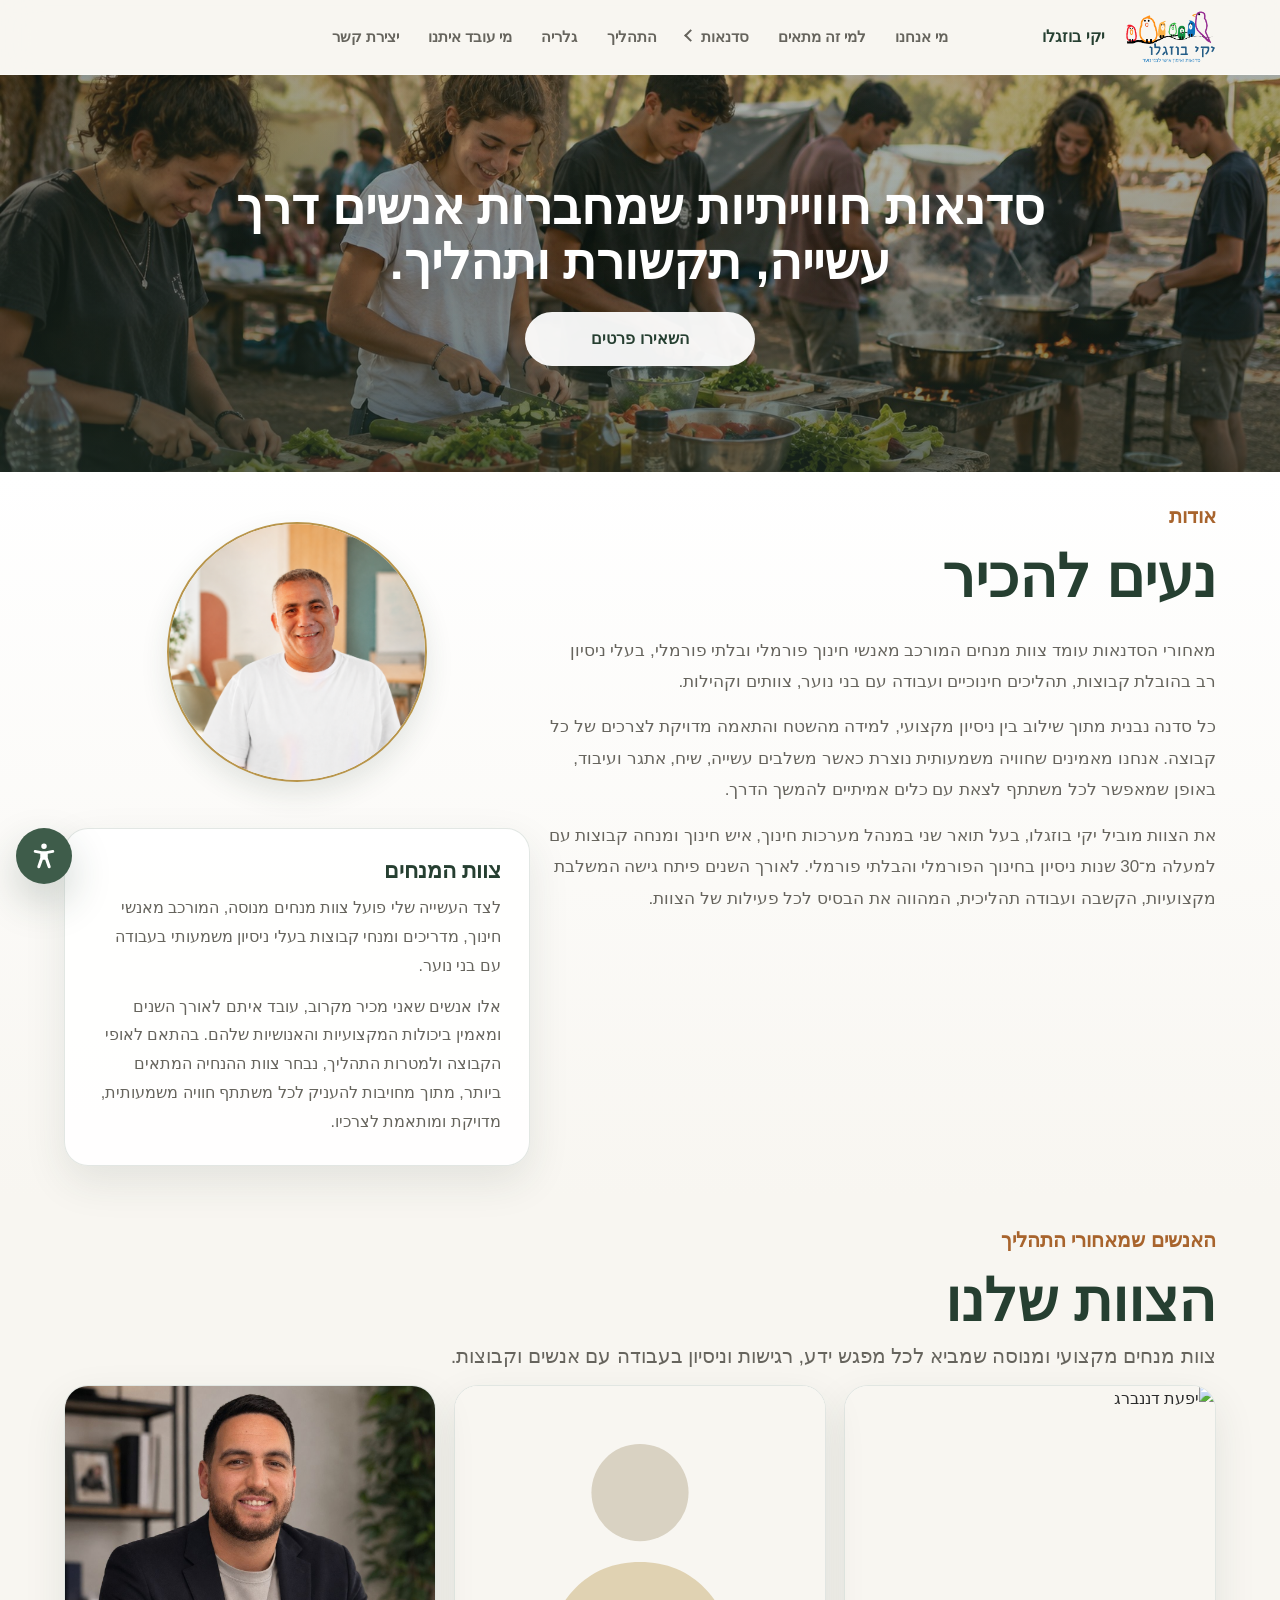
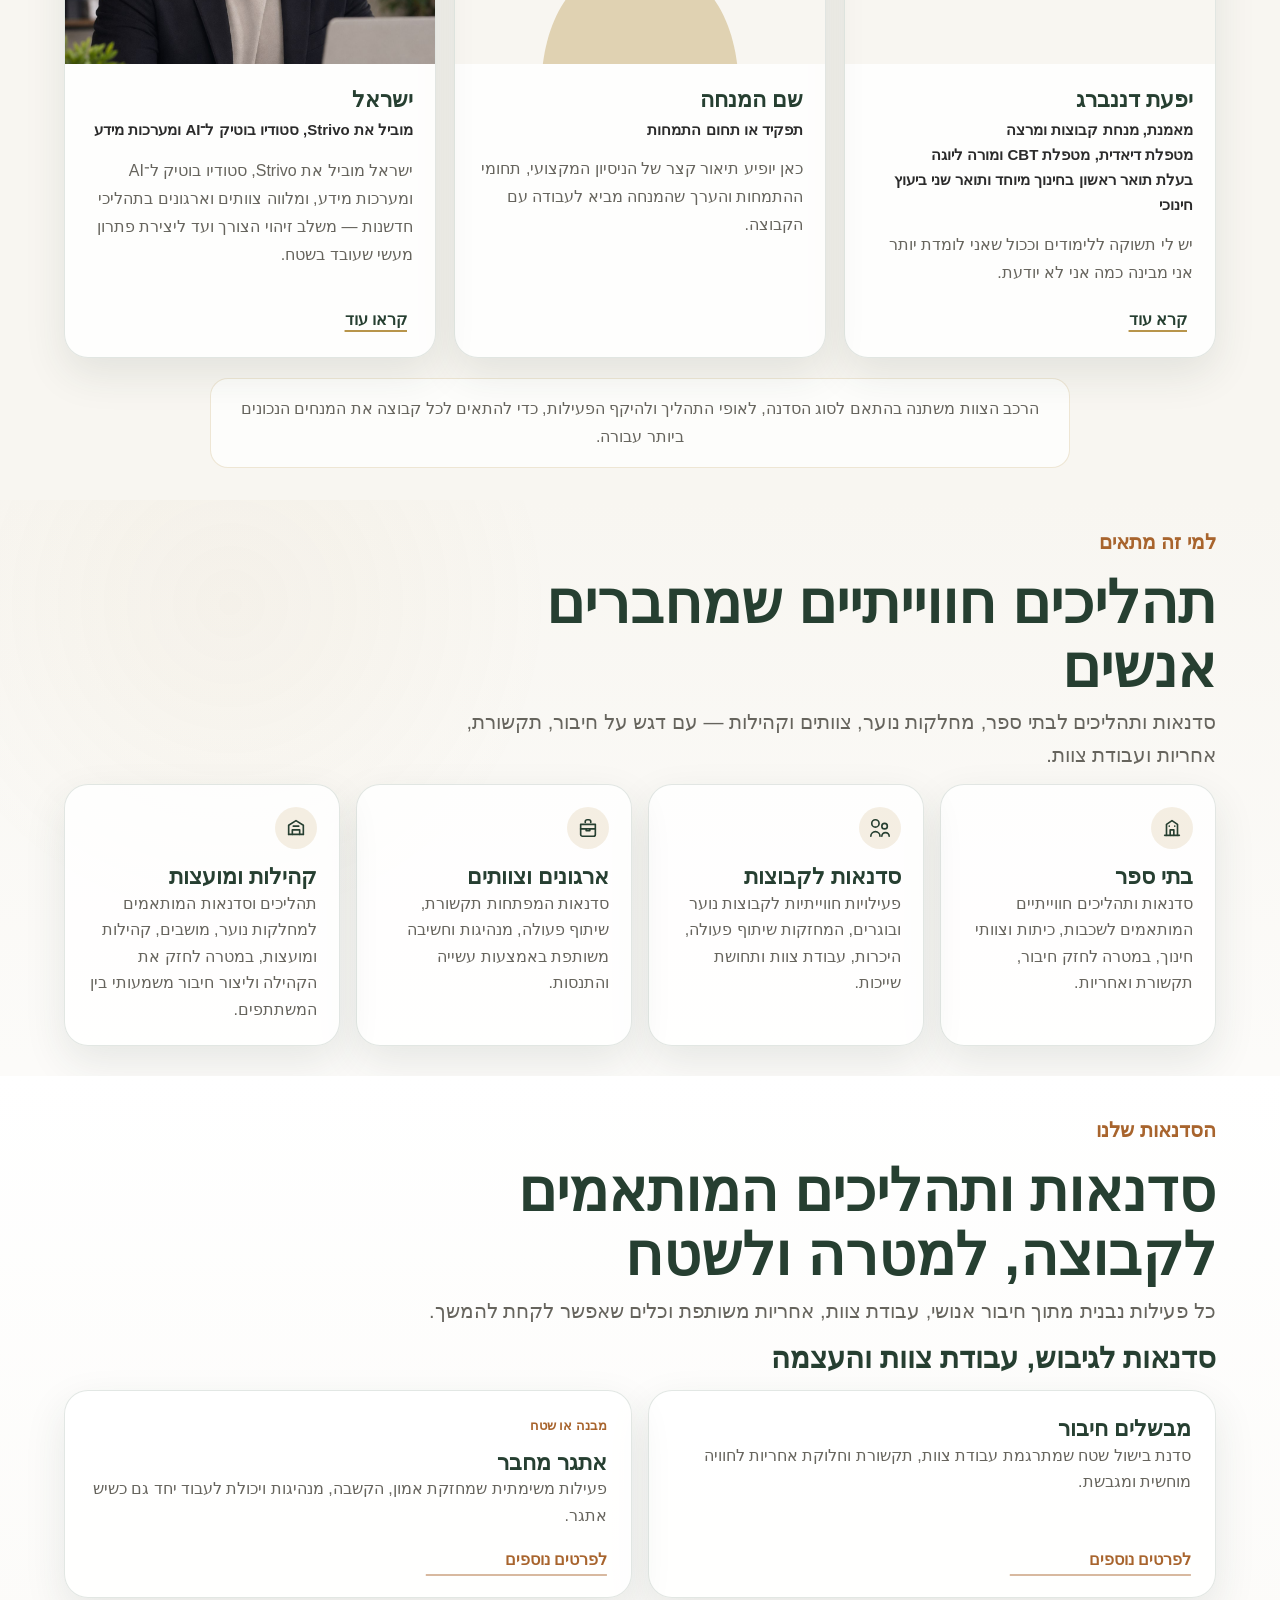
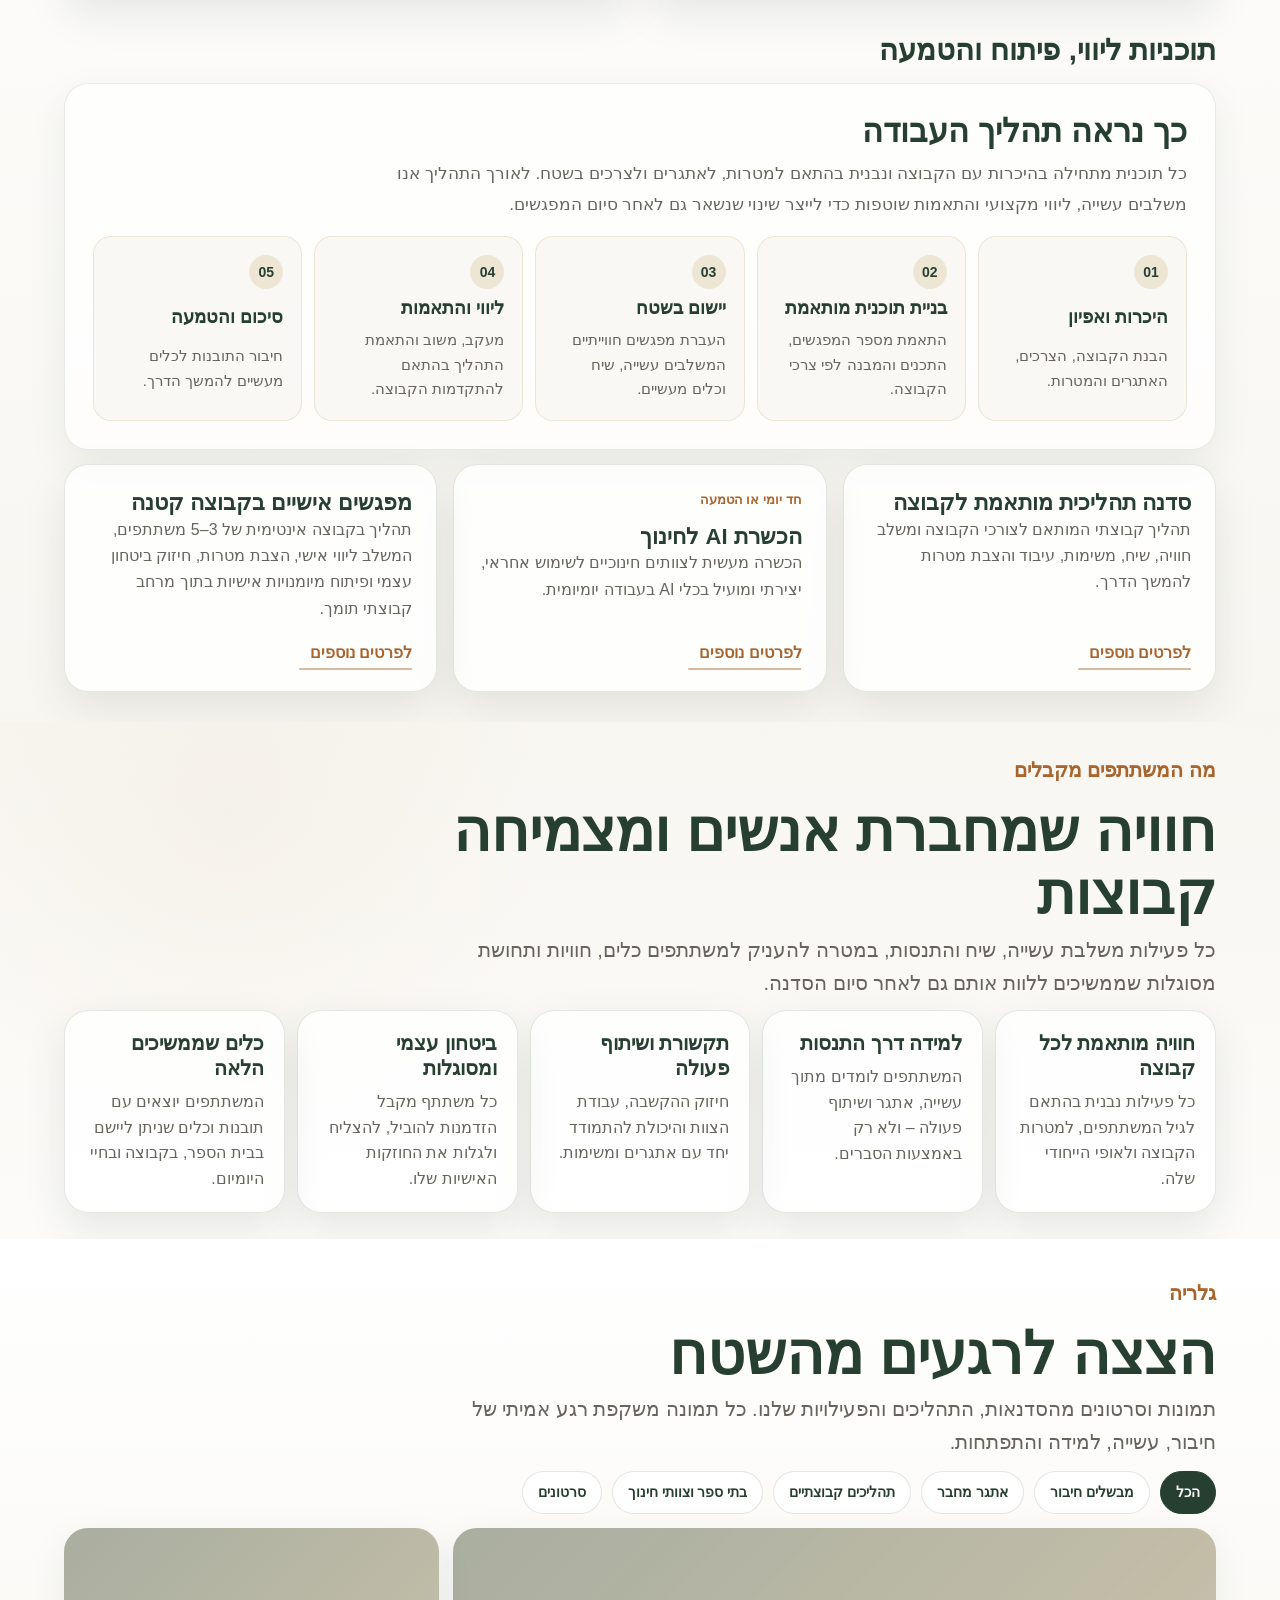
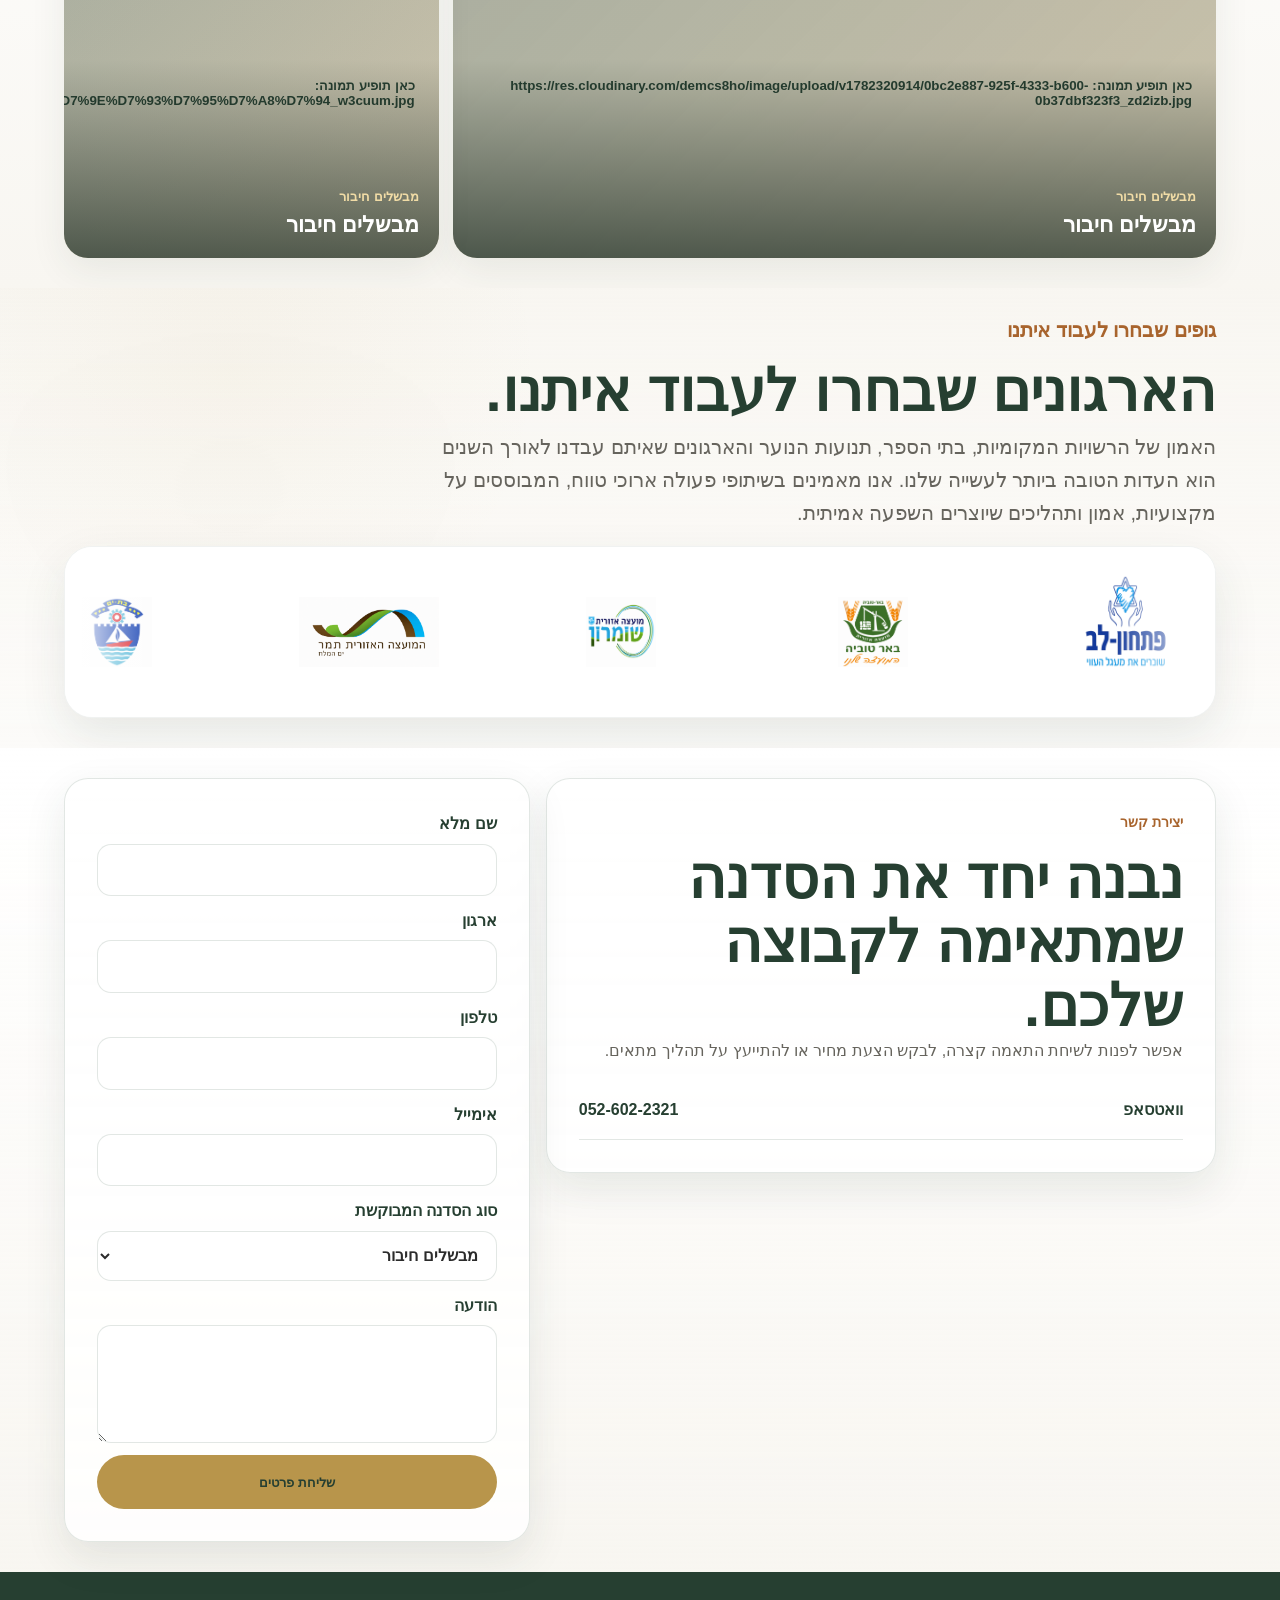
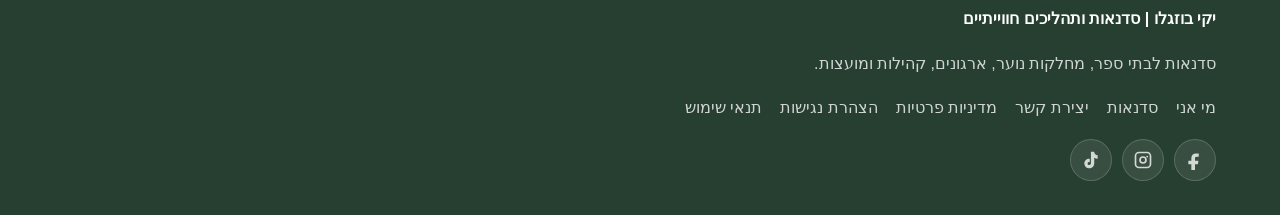
==== index.html @ cfc8cd13 "Fix process navigation scroll target" ====
<!doctype html>
<!-- Site heartbeat: homepage update verified. -->
<html lang="he" dir="rtl">
  <head>
    <script type="text/javascript">
        (function(c,l,a,r,i,t,y){
            c[a]=c[a]||function(){(c[a].q=c[a].q||[]).push(arguments)};
            t=l.createElement(r);t.async=1;t.src="https://www.clarity.ms/tag/"+i;
            y=l.getElementsByTagName(r)[0];y.parentNode.insertBefore(t,y);
        })(window, document, "clarity", "script", "xnafvwif09");
    </script>
    <meta charset="utf-8">
    <meta name="viewport" content="width=device-width, initial-scale=1">
    <meta name="description" content="סדנאות ותהליכים חווייתיים שמחזקים עבודת צוות, תקשורת ותחושת שייכות לבתי ספר, מחלקות נוער, ארגונים, קהילות ומועצות.">
    <title>יקי בוזגלו | סדנאות ותהליכים חווייתיים</title>
    <style>
      :root {
        --forest: #263f31;
        --green: #3e5c4a;
        --olive: #76805a;
        --cream: #f8f6f1;
        --sand: #eee7d8;
        --white: #ffffff;
        --ink: #2b2b2b;
        --muted: #66645d;
        --gold: #b8954b;
        --gold-strong: #a8642d;
        --line: rgba(62, 92, 74, .15);
        --shadow: 0 22px 56px rgba(38, 63, 49, .14);
        --radius: 24px;
      }

      * { box-sizing: border-box; }
      html { scroll-behavior: smooth; }
      body {
        margin: 0;
        background: var(--cream);
        color: var(--ink);
        font-family: Arial, "Helvetica Neue", sans-serif;
        line-height: 1.65;
        width: 100%;
        overflow-x: hidden;
      }
      body.is-menu-open { overflow: hidden; }
      a { color: inherit; }
      img { display: block; max-width: 100%; }
      h1, h2, h3, p { overflow-wrap: anywhere; }
      h1, h2, h3 { margin: 0; letter-spacing: 0; }
      p { margin: 0; color: var(--muted); }

      #workflow-process {
        scroll-margin-top: 82px;
      }

      .site-header {
        position: sticky;
        inset: 0 0 auto;
        z-index: 40;
        display: grid;
        grid-template-columns: 1fr auto 1fr;
        align-items: center;
        gap: 18px;
        padding: 10px clamp(16px, 4vw, 54px);
        background: rgba(248, 246, 241, .88);
        border-bottom: 1px solid rgba(255, 255, 255, .35);
        backdrop-filter: blur(18px);
      }

      .brand {
        display: inline-flex;
        align-items: center;
        gap: 12px;
        min-width: 0;
        color: var(--forest);
        font-weight: 900;
        text-decoration: none;
        justify-self: start;
      }

      .brand img {
        width: 112px;
        height: 54px;
        object-fit: contain;
      }

      .brand span {
        display: none;
        white-space: nowrap;
      }

      .primary-nav {
        display: none;
        align-items: center;
        justify-self: center;
        gap: clamp(10px, 1.8vw, 24px);
      }

      .primary-nav a,
      .nav-dropdown-toggle {
        padding: 8px 3px;
        border: 0;
        border-radius: 999px;
        background: transparent;
        color: var(--muted);
        font: inherit;
        font-size: 15px;
        font-weight: 800;
        text-decoration: none;
        cursor: pointer;
        transition: color .2s ease;
      }

      .primary-nav a:hover,
      .primary-nav a:focus-visible,
      .nav-dropdown-toggle:hover,
      .nav-dropdown-toggle:focus-visible,
      .nav-dropdown.is-open .nav-dropdown-toggle {
        color: var(--gold);
      }

      .nav-dropdown {
        position: relative;
      }

      .nav-dropdown-toggle {
        display: inline-flex;
        align-items: center;
        gap: 6px;
      }

      .nav-dropdown-toggle::after {
        content: "";
        width: 7px;
        height: 7px;
        border-inline-end: 2px solid currentColor;
        border-block-end: 2px solid currentColor;
        transform: translateY(-2px) rotate(45deg);
      }

      .dropdown-menu {
        position: absolute;
        top: calc(100% + 16px);
        right: 50%;
        width: min(620px, calc(100vw - 36px));
        display: grid;
        grid-template-columns: repeat(2, minmax(0, 1fr));
        gap: 18px;
        padding: 22px;
        border: 1px solid rgba(62, 92, 74, .13);
        border-radius: 22px;
        background: rgba(255, 255, 255, .97);
        box-shadow: 0 24px 70px rgba(38, 63, 49, .16);
        opacity: 0;
        visibility: hidden;
        transform: translate(50%, 8px);
        pointer-events: none;
        transition: opacity .2s ease, transform .2s ease, visibility .2s ease;
      }

      .nav-dropdown:hover .dropdown-menu,
      .nav-dropdown:focus-within .dropdown-menu,
      .nav-dropdown.is-open .dropdown-menu {
        opacity: 1;
        visibility: visible;
        transform: translate(50%, 0);
        pointer-events: auto;
      }

      .dropdown-menu::before {
        content: "";
        position: absolute;
        inset: -18px 0 auto;
        height: 18px;
      }

      .dropdown-group {
        display: grid;
        align-content: start;
        gap: 8px;
      }

      .dropdown-title {
        color: var(--forest);
        font-size: 14px;
        font-weight: 900;
        line-height: 1.45;
      }

      .primary-nav .dropdown-menu a {
        padding: 8px 0;
        border-radius: 0;
        color: var(--muted);
        font-size: 14px;
        line-height: 1.4;
      }

      .primary-nav .dropdown-menu a:hover,
      .primary-nav .dropdown-menu a:focus-visible {
        color: var(--gold);
      }

      .menu-toggle {
        width: 44px;
        height: 44px;
        border: 1px solid var(--line);
        border-radius: 999px;
        background: rgba(255, 255, 255, .72);
        color: var(--forest);
        font-size: 24px;
        line-height: 1;
        justify-self: end;
      }

      .mobile-panel {
        position: fixed;
        inset: 76px 14px auto;
        z-index: 50;
        display: none;
        padding: 16px;
        border: 1px solid var(--line);
        border-radius: 20px;
        background: rgba(248, 246, 241, .98);
        box-shadow: var(--shadow);
      }

      .mobile-panel.is-open {
        display: grid;
        gap: 8px;
      }

      .mobile-panel a {
        padding: 13px 14px;
        border-radius: 14px;
        color: var(--forest);
        font-weight: 900;
        text-decoration: none;
      }

      .mobile-panel a:hover {
        background: rgba(62, 92, 74, .08);
      }

      .mobile-panel details {
        border-radius: 14px;
      }

      .mobile-panel summary {
        padding: 13px 14px;
        border-radius: 14px;
        color: var(--forest);
        font-weight: 900;
        cursor: pointer;
        list-style: none;
      }

      .mobile-panel summary::-webkit-details-marker {
        display: none;
      }

      .mobile-panel details[open] summary,
      .mobile-panel summary:hover {
        background: rgba(62, 92, 74, .08);
      }

      .mobile-dropdown-content {
        display: grid;
        gap: 8px;
        padding: 2px 14px 10px;
      }

      .mobile-dropdown-title {
        margin-top: 6px;
        color: var(--gold-strong);
        font-size: 13px;
        font-weight: 900;
      }

      .mobile-panel .mobile-dropdown-content a {
        padding: 9px 12px;
        color: var(--muted);
        font-size: 14px;
      }

      .hero {
        position: relative;
        min-height: clamp(390px, 31vw, 460px);
        display: grid;
        align-items: center;
        overflow: hidden;
        color: var(--white);
        isolation: isolate;
      }

      .hero-slide {
        position: absolute;
        inset: 0;
        z-index: -3;
        background-size: cover;
        background-position: center;
        opacity: 0;
        transform: scale(1.02);
        transition: opacity 900ms ease, transform 5s ease;
      }

      .hero-slide.is-active {
        opacity: 1;
        transform: scale(1);
      }

      .hero::after {
        content: "";
        position: absolute;
        inset: 0;
        z-index: -2;
        background:
          linear-gradient(0deg, rgba(28, 43, 34, .58), rgba(28, 43, 34, .28) 52%, rgba(28, 43, 34, .18)),
          linear-gradient(90deg, rgba(28, 43, 34, .38), rgba(62, 92, 74, .18), rgba(28, 43, 34, .24));
      }

      .hero-content {
        width: 100%;
        max-width: 1080px;
        margin-inline: auto;
        padding: clamp(36px, 5vw, 72px) clamp(18px, 5vw, 72px);
        text-align: center;
      }

      .hero-logo {
        width: clamp(102px, 16vw, 150px);
        height: auto;
        margin: 0 auto 14px;
        filter: drop-shadow(0 12px 32px rgba(0, 0, 0, .28));
      }

      .eyebrow {
        margin: 0 0 12px;
        color: var(--gold-strong);
        font-size: 14px;
        font-weight: 900;
      }

      .hero .eyebrow {
        color: var(--gold-strong);
      }

      h1 {
        max-width: 840px;
        margin-inline: auto;
        color: var(--white);
        font-size: clamp(31px, 4.4vw, 50px);
        line-height: 1.1;
        text-shadow: 0 14px 36px rgba(0, 0, 0, .38);
      }

      .hero-lead {
        max-width: 780px;
        margin: 16px auto 0;
        color: rgba(255, 255, 255, .92);
        font-size: clamp(17px, 2vw, 22px);
        font-weight: 800;
      }

      .actions {
        display: grid;
        gap: 12px;
        width: min(430px, 100%);
        margin: 24px auto 0;
      }

      .hero .actions {
        grid-template-columns: 1fr;
        width: min(230px, 100%);
        margin-top: 22px;
      }

      .button {
        display: inline-flex;
        min-height: 54px;
        align-items: center;
        justify-content: center;
        padding: 12px 26px;
        border: 1px solid transparent;
        border-radius: 999px;
        font-weight: 900;
        text-decoration: none;
        transition: transform .22s ease, box-shadow .22s ease, background .22s ease, border-color .22s ease;
      }

      .button:hover,
      .button:focus-visible {
        transform: translateY(-2px);
        box-shadow: var(--shadow);
      }

      .button-primary {
        background: var(--gold);
        color: var(--forest);
      }

      .button-secondary {
        background: rgba(255, 255, 255, .94);
        color: var(--forest);
      }

      .section {
        position: relative;
        padding: clamp(20px, 2.8vw, 32px) clamp(18px, 5vw, 72px);
      }

      #about {
        padding-top: clamp(14px, 1.8vw, 20px);
      }

      #doing,
      #workshops,
      #gallery,
      #testimonials,
      #contact {
        padding-block: clamp(20px, 2.7vw, 30px);
      }

      #team,
      #doing,
      #testimonials {
        padding-top: clamp(14px, 1.5vw, 18px);
      }

      #workshops .section-heading {
        margin-bottom: 12px;
      }

      .section-inner {
        width: 100%;
        max-width: 1160px;
        margin-inline: auto;
      }

      .section-heading {
        max-width: 790px;
        margin-bottom: 12px;
      }

      h2 {
        color: var(--forest);
        font-size: clamp(32px, 5vw, 58px);
        line-height: 1.1;
      }

      h3 {
        color: var(--forest);
        font-size: 22px;
        line-height: 1.25;
      }

      .section-heading p {
        margin-top: 8px;
        font-size: clamp(17px, 2vw, 20px);
      }

      .soft-band {
        background: linear-gradient(180deg, var(--white), rgba(248, 246, 241, .42));
      }

      #doing,
      #process,
      #testimonials {
        background:
          radial-gradient(circle at 18% 18%, rgba(184, 149, 75, .055), transparent 28%),
          linear-gradient(180deg, var(--cream), rgba(255, 255, 255, .58));
      }

      .about-grid,
      .doing-grid,
      .workshop-grid,
      .benefits-grid,
      .process-grid,
      .contact-grid {
        display: grid;
        gap: 16px;
      }

      .about-grid {
        align-items: start;
      }

      .about-copy {
        display: grid;
        gap: 14px;
      }

      .about-story {
        display: grid;
        gap: 14px;
        max-width: 720px;
      }

      .about-story p {
        color: var(--muted);
        font-size: 17px;
        line-height: 1.85;
      }

      .about-story strong,
      .team-panel strong {
        color: var(--forest);
        font-weight: 900;
      }

      .about-visual {
        display: grid;
        gap: 16px;
      }

      .personal-photo {
        min-height: 320px;
        display: grid;
        justify-items: center;
        align-content: center;
        padding: 0;
      }

      .personal-photo img {
        width: min(86%, 260px);
        aspect-ratio: 1;
        object-fit: cover;
        object-position: center;
        border: 2px solid var(--gold);
        border-radius: 50%;
        box-shadow: 0 12px 28px rgba(38, 63, 49, .12);
      }

      .team-panel {
        padding: clamp(20px, 3vw, 28px);
        border: 1px solid var(--line);
        border-radius: var(--radius);
        background: rgba(255, 255, 255, .88);
        box-shadow: 0 16px 42px rgba(38, 63, 49, .1);
        transition: transform .25s ease, box-shadow .25s ease, border-color .25s ease;
      }

      .team-panel:hover {
        transform: translateY(-4px);
        border-color: rgba(184, 149, 75, .34);
        box-shadow: var(--shadow);
      }

      .team-panel h3 {
        margin-bottom: 10px;
      }

      .team-panel p {
        color: var(--muted);
        font-size: 16px;
        line-height: 1.8;
      }

      .team-panel p + p {
        margin-top: 12px;
      }

      .team-grid {
        display: grid;
        grid-template-columns: 1fr;
        grid-auto-rows: 1fr;
        gap: 18px;
      }

      .team-card {
        min-height: 100%;
        display: flex;
        flex-direction: column;
        overflow: hidden;
      }

      .team-card-image {
        width: 100%;
        aspect-ratio: 4 / 3;
        display: block;
        object-fit: cover;
        object-position: center;
        background: var(--cream);
      }

      .team-card-body {
        flex: 1;
        display: flex;
        flex-direction: column;
        padding: 22px;
      }

      .team-card-role {
        margin-top: 5px;
        color: var(--gold-dark);
        font-size: 15px;
        font-weight: 900;
      }

      .team-card-description {
        margin-top: 12px;
        color: var(--muted);
        font-size: 16px;
        line-height: 1.75;
      }

      .team-card-image-yifat {
        object-position: center 20%;
      }

      .team-card-image-israel {
        object-position: center 28%;
      }

      .team-card-summary {
        margin-top: 14px;
        color: var(--muted);
        font-size: 16px;
        line-height: 1.75;
      }

      .team-read-more {
        align-self: flex-start;
        margin-top: auto;
        padding-top: 20px;
        border: 0;
        background: transparent;
        color: var(--forest);
        font: inherit;
        font-weight: 900;
        text-decoration: underline;
        text-decoration-color: var(--gold);
        text-decoration-thickness: 2px;
        text-underline-offset: 5px;
        cursor: pointer;
      }

      .team-read-more:hover,
      .team-read-more:focus-visible {
        color: var(--gold-dark);
      }

      .team-profile-dialog {
        width: min(680px, calc(100% - 32px));
        max-height: min(88vh, 820px);
        padding: 0;
        border: 1px solid rgba(184, 149, 75, .3);
        border-radius: 26px;
        background: var(--white);
        box-shadow: 0 30px 90px rgba(24, 42, 32, .28);
        color: var(--ink);
      }

      .team-profile-dialog::backdrop {
        background: rgba(25, 38, 30, .68);
        backdrop-filter: blur(4px);
      }

      .team-profile-dialog-content {
        max-height: min(88vh, 820px);
        overflow-y: auto;
        padding: clamp(24px, 4vw, 38px);
      }

      .team-profile-close {
        position: sticky;
        top: 0;
        z-index: 1;
        width: 42px;
        height: 42px;
        display: grid;
        place-items: center;
        margin-right: auto;
        margin-bottom: 8px;
        border: 1px solid var(--line);
        border-radius: 50%;
        background: rgba(255, 255, 255, .96);
        color: var(--forest);
        font-size: 27px;
        line-height: 1;
        cursor: pointer;
      }

      .team-profile-dialog h3 {
        font-size: clamp(28px, 4vw, 38px);
      }

      .team-profile-dialog .team-card-role {
        margin-top: 14px;
        padding: 15px 18px;
        border-radius: 16px;
        background: rgba(184, 149, 75, .1);
        line-height: 1.75;
      }

      .team-profile-full-text {
        margin-top: 22px;
        padding-top: 20px;
        border-top: 1px solid rgba(62, 92, 74, .12);
        color: var(--muted);
        font-size: 16px;
        line-height: 1.9;
      }

      .team-note {
        max-width: 860px;
        margin: 20px auto 0;
        padding: 16px 20px;
        border: 1px solid rgba(184, 149, 75, .22);
        border-radius: 18px;
        background: rgba(255, 255, 255, .72);
        color: var(--muted);
        text-align: center;
        line-height: 1.75;
      }

      .quote-panel,
      .card,
      .contact-panel {
        border: 1px solid var(--line);
        border-radius: var(--radius);
        background: rgba(255, 255, 255, .82);
        box-shadow: 0 16px 42px rgba(38, 63, 49, .1);
        transition: transform .25s ease, box-shadow .25s ease, border-color .25s ease;
      }

      .quote-panel {
        padding: clamp(24px, 3vw, 32px);
        background:
          linear-gradient(135deg, rgba(62, 92, 74, .96), rgba(118, 128, 90, .92));
        color: var(--white);
      }

      .quote-panel p {
        color: rgba(255, 255, 255, .88);
        font-size: 18px;
        line-height: 1.75;
      }

      .quote-panel strong {
        display: block;
        margin-bottom: 14px;
        color: #f1dca6;
        font-size: clamp(25px, 3.4vw, 38px);
        line-height: 1.2;
      }

      .doing-grid {
        grid-template-columns: 1fr;
      }

      .card {
        overflow: hidden;
      }

      .card:hover {
        transform: translateY(-4px);
        border-color: rgba(184, 149, 75, .34);
        box-shadow: var(--shadow);
      }

      .contact-panel:hover {
        transform: translateY(-4px);
        border-color: rgba(184, 149, 75, .34);
        box-shadow: var(--shadow);
      }

      .value-card {
        padding: 22px;
      }

      .icon {
        width: 42px;
        height: 42px;
        display: grid;
        place-items: center;
        margin-bottom: 14px;
        border-radius: 50%;
        background: rgba(184, 149, 75, .15);
        color: var(--forest);
      }

      .icon svg {
        width: 22px;
        height: 22px;
        stroke: currentColor;
        stroke-width: 1.8;
        fill: none;
        stroke-linecap: round;
        stroke-linejoin: round;
      }

      .workshop-grid {
        grid-template-columns: 1fr;
        align-items: stretch;
      }

      .workshop-categories {
        display: grid;
        gap: clamp(22px, 3vw, 34px);
      }

      .workshop-category {
        display: grid;
        gap: 14px;
      }

      .workshop-category-title {
        margin: 0;
        color: var(--forest);
        font-size: clamp(22px, 2.3vw, 30px);
        line-height: 1.25;
      }

      .program-process {
        display: grid;
        gap: 16px;
        padding: clamp(20px, 3vw, 28px);
        border: 1px solid rgba(62, 92, 74, .12);
        border-radius: var(--radius);
        background: rgba(255, 255, 255, .74);
        box-shadow: 0 14px 38px rgba(38, 63, 49, .08);
      }

      .program-process-intro {
        max-width: 820px;
      }

      .program-process-intro h4 {
        margin: 0 0 8px;
        color: var(--forest);
        font-size: clamp(23px, 2.5vw, 32px);
        line-height: 1.22;
      }

      .program-process-intro p {
        margin: 0;
        color: var(--muted);
        font-size: 17px;
        line-height: 1.8;
      }

      .program-steps {
        display: grid;
        grid-template-columns: 1fr;
        gap: 12px;
      }

      .program-step {
        display: grid;
        gap: 8px;
        padding: 18px;
        border: 1px solid rgba(184, 149, 75, .18);
        border-radius: 18px;
        background: rgba(248, 246, 241, .76);
      }

      .program-step-number {
        width: 34px;
        height: 34px;
        display: grid;
        place-items: center;
        border-radius: 50%;
        background: rgba(184, 149, 75, .18);
        color: var(--forest);
        font-size: 14px;
        font-weight: 900;
      }

      .program-step h5 {
        margin: 0;
        color: var(--forest);
        font-size: 18px;
        line-height: 1.25;
      }

      .program-step p {
        margin: 0;
        color: var(--muted);
        font-size: 15px;
        line-height: 1.65;
      }

      .workshop-card {
        display: flex;
      }

      .workshop-body {
        width: 100%;
        min-height: 100%;
        display: flex;
        flex-direction: column;
        padding: 24px;
      }

      .workshop-body .text-link {
        margin-top: auto;
        padding-top: 18px;
      }

      .workshop-detail-panel {
        margin-top: 14px;
        padding: clamp(20px, 3vw, 30px);
        border: 1px solid rgba(184, 149, 75, .28);
        border-radius: var(--radius);
        background: rgba(248, 246, 241, .86);
        box-shadow: 0 12px 36px rgba(38, 63, 49, .08);
      }

      .workshop-detail-panel.is-collapsed:not(:target) {
        display: none;
      }

      .workshop-detail-panel .section-heading {
        margin-bottom: 16px;
      }

      .workshop-option-grid {
        display: grid;
        gap: 14px;
      }

      .workshop-option-card {
        display: grid;
        gap: 12px;
        padding: 20px;
      }

      .workshop-option-card .button {
        margin-top: 6px;
        justify-self: start;
      }

      .workshop-note {
        margin-top: 14px;
        padding: 16px 18px;
        border-right: 4px solid var(--gold);
        border-radius: 14px;
        background: rgba(255, 255, 255, .72);
        color: var(--forest);
        font-weight: 800;
      }

      .tag {
        display: inline-flex;
        margin-bottom: 12px;
        padding: 0;
        color: var(--gold-strong);
        font-size: 13px;
        font-weight: 900;
      }

      .text-link {
        display: inline-flex;
        position: relative;
        margin-top: 18px;
        padding: 0;
        border: 0;
        background: transparent;
        color: var(--gold-strong);
        font: inherit;
        font-weight: 700;
        text-decoration: none;
        cursor: pointer;
        transition: color .25s ease;
      }

      .text-link::after {
        content: "";
        position: absolute;
        inset-inline: 0;
        bottom: -3px;
        height: 2px;
        border-radius: 999px;
        background: currentColor;
        transform: scaleX(.35);
        transform-origin: right;
        opacity: .45;
        transition: transform .25s ease, opacity .25s ease;
      }

      .text-link:hover,
      .text-link:focus-visible {
        color: #b66a30;
      }

      .text-link:hover::after,
      .text-link:focus-visible::after {
        transform: scaleX(1);
        opacity: .9;
      }

      .process-grid {
        counter-reset: process;
        gap: 12px;
      }

      #process {
        padding-top: clamp(18px, 2.2vw, 24px);
        padding-bottom: clamp(18px, 2.4vw, 26px);
      }

      #process .section-heading {
        margin-bottom: 10px;
      }

      .process-card {
        position: relative;
        min-height: 0;
        padding: 18px 20px;
      }

      .process-card::before {
        counter-increment: process;
        content: "0" counter(process);
        display: block;
        margin-bottom: 12px;
        color: var(--gold);
        font-size: 18px;
        font-weight: 900;
        line-height: 1;
      }

      .process-card h3 {
        margin-bottom: 8px;
        font-size: 20px;
      }

      .process-card p {
        line-height: 1.55;
      }

      .benefits-grid {
        grid-template-columns: 1fr;
        gap: 12px;
      }

      .benefit-card {
        padding: 20px;
      }

      .benefit-card h3 {
        margin-bottom: 8px;
        font-size: 20px;
      }

      .benefit-card p {
        line-height: 1.6;
      }

      .gallery-note {
        display: grid;
        gap: 14px;
        padding: clamp(24px, 5vw, 44px);
        border-radius: var(--radius);
        background: linear-gradient(135deg, rgba(38, 63, 49, .96), rgba(118, 128, 90, .9));
        box-shadow: var(--shadow);
        color: var(--white);
      }

      .gallery-note p { color: rgba(255, 255, 255, .86); }
      .gallery-note strong {
        color: #f1dca6;
        font-size: clamp(26px, 4vw, 42px);
        line-height: 1.15;
      }

      .gallery-shell {
        display: grid;
        gap: 14px;
      }

      .gallery-filters {
        display: flex;
        flex-wrap: wrap;
        gap: 10px;
      }

      .gallery-filter {
        border: 1px solid var(--line);
        border-radius: 999px;
        background: rgba(255, 255, 255, .78);
        color: var(--forest);
        font: inherit;
        font-weight: 900;
        cursor: pointer;
        transition: background .2s ease, border-color .2s ease, transform .2s ease;
      }

      .gallery-filter {
        padding: 9px 15px;
        font-size: 14px;
      }

      .gallery-filter:hover,
      .gallery-filter:focus-visible {
        transform: translateY(-1px);
        border-color: rgba(184, 149, 75, .42);
      }

      .gallery-filter.is-active {
        background: var(--forest);
        border-color: var(--forest);
        color: var(--white);
      }

      .gallery-grid {
        display: grid;
        gap: 14px;
        grid-template-columns: 1fr;
        align-items: stretch;
      }

      .gallery-item {
        position: relative;
        min-height: clamp(230px, 28vw, 330px);
        overflow: hidden;
        border: 0;
        border-radius: var(--radius);
        background: var(--sand);
        box-shadow: 0 12px 36px rgba(38, 63, 49, .08);
        color: var(--white);
        cursor: pointer;
        text-align: right;
        animation: galleryFadeIn .55s ease both;
      }

      @keyframes galleryFadeIn {
        from {
          opacity: 0;
          transform: translateY(8px);
        }
        to {
          opacity: 1;
          transform: none;
        }
      }

      .gallery-item-media {
        position: absolute;
        inset: 0;
        background:
          linear-gradient(135deg, rgba(62, 92, 74, .28), rgba(184, 149, 75, .18)),
          var(--sand);
      }

      .gallery-item-media img,
      .gallery-item-media video {
        width: 100%;
        height: 100%;
        object-fit: cover;
      }

      .gallery-item-media.is-empty {
        display: grid;
        place-items: center;
        padding: 24px;
        color: var(--forest);
        font-weight: 900;
      }

      .gallery-item::after {
        content: "";
        position: absolute;
        inset: 0;
        background: linear-gradient(0deg, rgba(28, 43, 34, .72), rgba(28, 43, 34, .12) 60%);
      }

      .gallery-item-content {
        position: absolute;
        inset: auto 0 0;
        z-index: 1;
        padding: 20px;
      }

      .gallery-item-content span {
        display: inline-flex;
        margin-bottom: 8px;
        color: #f1dca6;
        font-size: 13px;
        font-weight: 900;
      }

      .gallery-item-content strong {
        display: block;
        color: var(--white);
        font-size: 22px;
        line-height: 1.2;
      }

      .gallery-empty {
        display: none;
        padding: 22px;
        border: 1px solid var(--line);
        border-radius: var(--radius);
        background: rgba(255, 255, 255, .82);
        color: var(--forest);
        font-weight: 900;
        text-align: center;
      }

      .gallery-empty.is-visible {
        display: block;
      }

      .lightbox {
        position: fixed;
        inset: 0;
        z-index: 80;
        display: none;
        place-items: center;
        padding: clamp(18px, 4vw, 48px);
        background: rgba(28, 43, 34, .82);
      }

      .lightbox.is-open {
        display: grid;
      }

      .lightbox-panel {
        width: min(980px, 100%);
        overflow: hidden;
        border-radius: var(--radius);
        background: var(--cream);
        box-shadow: 0 24px 80px rgba(0, 0, 0, .32);
      }

      .lightbox-media {
        background: var(--forest);
      }

      .lightbox-media img,
      .lightbox-media video {
        width: 100%;
        max-height: min(70vh, 720px);
        object-fit: contain;
        background: var(--forest);
      }

      .lightbox-media .gallery-item-media.is-empty {
        position: static;
        min-height: 360px;
        background:
          linear-gradient(135deg, rgba(62, 92, 74, .18), rgba(184, 149, 75, .12)),
          var(--sand);
      }

      .lightbox-body {
        display: flex;
        align-items: center;
        justify-content: space-between;
        gap: 16px;
        padding: 16px 18px;
      }

      .lightbox-body strong {
        display: block;
        color: var(--forest);
        font-size: 20px;
      }

      .lightbox-body span {
        color: var(--muted);
        font-weight: 800;
      }

      .lightbox-close {
        width: 42px;
        height: 42px;
        flex: 0 0 auto;
        border: 1px solid var(--line);
        border-radius: 999px;
        background: var(--white);
        color: var(--forest);
        font-size: 24px;
        cursor: pointer;
      }

      .partners-carousel {
        position: relative;
        overflow: hidden;
        background: var(--white);
        border: 1px solid rgba(62, 92, 74, .08);
        border-radius: 28px;
        box-shadow: 0 18px 46px rgba(38, 63, 49, .1);
        margin-top: 16px;
        padding-block: clamp(18px, 2.6vw, 26px);
      }

      .partners-carousel::before,
      .partners-carousel::after {
        content: "";
        position: absolute;
        inset-block: 0;
        z-index: 2;
        width: clamp(42px, 8vw, 120px);
        pointer-events: none;
      }

      .partners-carousel::before {
        right: 0;
        background: linear-gradient(270deg, var(--white), rgba(255, 255, 255, 0));
      }

      .partners-carousel::after {
        left: 0;
        background: linear-gradient(90deg, var(--white), rgba(255, 255, 255, 0));
      }

      .partners-track {
        display: flex;
        align-items: center;
        gap: clamp(34px, 6vw, 72px);
        width: max-content;
        animation: partners-scroll 36s linear infinite;
      }

      .partners-carousel:hover .partners-track {
        animation-play-state: paused;
      }

      .partner-logo {
        display: inline-flex;
        align-items: center;
        justify-content: center;
        min-width: clamp(120px, 15vw, 180px);
        transition: transform .25s ease;
      }

      .partner-logo:hover {
        transform: scale(1.05);
      }

      .partner-logo img {
        display: block;
        width: auto;
        height: clamp(46px, 6vw, 70px);
        max-width: 180px;
        object-fit: contain;
      }

      .partner-logo.is-pitahon img {
        height: clamp(88px, 10vw, 118px);
        max-width: 260px;
        transform: scale(1.55);
      }

      @keyframes partners-scroll {
        from {
          transform: translateX(0);
        }
        to {
          transform: translateX(50%);
        }
      }

      .contact-grid {
        align-items: start;
      }

      .contact-panel {
        padding: clamp(22px, 3vw, 32px);
      }

      .contact-list {
        display: grid;
        gap: 12px;
        margin-top: 18px;
      }

      .contact-list a {
        display: flex;
        justify-content: space-between;
        gap: 16px;
        padding: 15px 0;
        border-bottom: 1px solid var(--line);
        color: var(--forest);
        font-weight: 900;
        text-decoration: none;
      }

      form {
        display: grid;
        gap: 12px;
      }

      label {
        display: grid;
        gap: 6px;
        color: var(--forest);
        font-weight: 900;
      }

      input,
      select,
      textarea {
        width: 100%;
        min-height: 50px;
        padding: 12px 14px;
        border: 1px solid var(--line);
        border-radius: 14px;
        background: var(--white);
        color: var(--ink);
        font: inherit;
      }

      textarea {
        min-height: 118px;
        resize: vertical;
      }

      .form-note {
        display: none;
        margin-top: 12px;
        padding: 14px;
        border-radius: 14px;
        background: rgba(62, 92, 74, .1);
        color: var(--forest);
        font-weight: 900;
      }

      .form-note.is-visible {
        display: block;
      }

      .form-note.is-error {
        background: rgba(166, 64, 45, .1);
        color: #7b2e20;
      }

      .hidden-field {
        display: none;
      }

      .form-selection {
        padding: 14px;
        border: 1px solid rgba(184, 149, 75, .32);
        border-radius: 14px;
        background: rgba(248, 246, 241, .82);
        color: var(--forest);
        font-weight: 900;
        line-height: 1.7;
      }

      .site-footer {
        padding: 34px clamp(18px, 5vw, 72px);
        background: var(--forest);
        color: var(--white);
      }

      .footer-inner {
        width: min(1160px, 100%);
        margin-inline: auto;
        display: grid;
        gap: 18px;
      }

      .site-footer p,
      .site-footer a {
        color: rgba(255, 255, 255, .78);
      }

      .footer-links {
        display: flex;
        flex-wrap: wrap;
        gap: 10px 18px;
      }

      .footer-links a {
        text-decoration: none;
      }

      .social-links {
        display: flex;
        flex-wrap: wrap;
        align-items: center;
        gap: 10px;
      }

      .social-link {
        width: 42px;
        height: 42px;
        display: inline-grid;
        place-items: center;
        border: 1px solid rgba(255, 255, 255, .18);
        border-radius: 999px;
        background: rgba(255, 255, 255, .08);
        color: rgba(255, 255, 255, .86);
        text-decoration: none;
        transition: transform .22s ease, background .22s ease, color .22s ease, border-color .22s ease;
      }

      .social-link:hover,
      .social-link:focus-visible {
        transform: translateY(-2px);
        border-color: rgba(184, 149, 75, .56);
        background: rgba(184, 149, 75, .18);
        color: var(--white);
      }

      .social-link svg {
        width: 20px;
        height: 20px;
        fill: currentColor;
      }

      .sr-only {
        position: absolute;
        width: 1px;
        height: 1px;
        padding: 0;
        overflow: hidden;
        clip: rect(0, 0, 0, 0);
        white-space: nowrap;
        border: 0;
      }

      .reveal {
        opacity: 0;
        transform: translateY(18px);
        transition: opacity .65s ease, transform .65s ease;
      }

      .reveal.is-visible {
        opacity: 1;
        transform: none;
      }

      @media (min-width: 640px) {
        .team-grid {
          grid-template-columns: repeat(2, 1fr);
        }

        .actions {
          grid-template-columns: 1fr 1fr;
        }

        .doing-grid,
        .process-grid,
        .benefits-grid,
        .gallery-grid {
          grid-template-columns: repeat(2, 1fr);
        }

        .program-steps {
          grid-template-columns: repeat(2, 1fr);
        }
      }

      @media (min-width: 900px) {
        .menu-toggle { display: none; }
        .primary-nav { display: flex; }
        .brand span { display: inline; }
        .hero { min-height: clamp(390px, 31vw, 460px); }
        .about-grid,
        .contact-grid {
          grid-template-columns: minmax(0, 1.18fr) minmax(280px, .82fr);
        }
        .workshop-grid {
          grid-template-columns: repeat(3, 1fr);
        }
        .workshop-category.is-team-building .workshop-grid {
          grid-template-columns: repeat(2, minmax(0, 1fr));
        }
        .program-steps {
          grid-template-columns: repeat(5, 1fr);
        }
        .workshop-option-grid {
          grid-template-columns: repeat(2, 1fr);
        }
        .workshop-card.featured {
          grid-column: span 2;
        }
        .workshop-category.is-team-building .workshop-card.featured {
          grid-column: span 1;
        }
        .doing-grid {
          grid-template-columns: repeat(4, 1fr);
        }
        .team-grid {
          grid-template-columns: repeat(3, 1fr);
        }
        .process-grid {
          grid-template-columns: repeat(4, 1fr);
        }
        .benefits-grid {
          grid-template-columns: repeat(5, 1fr);
        }
        .gallery-grid {
          grid-template-columns: repeat(3, 1fr);
        }
        .gallery-item:nth-child(1) {
          grid-column: span 2;
        }
      }

      @media (max-width: 520px) {
        #workflow-process {
          scroll-margin-top: 70px;
        }

        .site-header {
          display: flex;
          justify-content: center;
          padding-block: 8px;
        }
        .menu-toggle {
          position: absolute;
          left: 18px;
        }
        .brand img {
          width: 86px;
          height: 44px;
        }
        .brand span {
          display: none;
        }
        .hero {
          min-height: 310px;
        }
        .partners-carousel {
          border-radius: 22px;
          padding-block: 16px;
        }
        .partner-logo {
          min-width: 118px;
        }
        .partner-logo img {
          height: 48px;
          max-width: 138px;
        }
        .partner-logo.is-pitahon img {
          height: 82px;
          max-width: 190px;
          transform: scale(1.42);
        }
        .personal-photo {
          min-height: 220px;
        }
        .team-profile-dialog {
          width: calc(100% - 20px);
          max-height: 92vh;
          border-radius: 22px;
        }
        .team-profile-dialog-content {
          max-height: 92vh;
          padding: 18px;
        }
        .team-profile-full-text {
          font-size: 15px;
          line-height: 1.85;
        }
        .hero-content {
          padding-top: 24px;
          padding-inline: 22px;
          padding-bottom: 24px;
        }
        .hero-logo {
          display: none;
        }
        .hero .eyebrow {
          margin-bottom: 6px;
          font-size: 12px;
        }
        h1 {
          max-width: 286px;
          font-size: 21px;
          line-height: 1.18;
        }
        .hero-lead {
          max-width: 286px;
          margin-top: 10px;
          font-size: 14px;
          line-height: 1.55;
        }
        .actions {
          max-width: 220px;
          margin-top: 18px;
          gap: 10px;
        }
        .button {
          min-height: 44px;
          padding-block: 9px;
        }
        .section-heading {
          max-width: 286px;
          margin-inline: auto;
          text-align: center;
        }
        h2 {
          font-size: 27px;
          line-height: 1.18;
        }
        .section {
          padding-block: 18px;
        }
        #about {
          padding-top: 14px;
          padding-bottom: 18px;
        }
        #doing,
        #workshops,
        #gallery,
        #testimonials,
        #contact {
          padding-block: 18px;
        }
        #team,
        #doing,
        #testimonials {
          padding-top: 12px;
        }
        #workshops {
          padding-top: 16px;
        }
        #workshops .section-heading {
          margin-bottom: 10px;
        }
        #process {
          padding-top: 16px;
          padding-bottom: 18px;
        }
        #process .section-heading {
          margin-bottom: 10px;
        }
        .gallery-filters {
          justify-content: center;
        }
        .gallery-item {
          min-height: 178px;
        }
        .lightbox-body {
          align-items: flex-start;
        }
      }
    </style>
    <link rel="stylesheet" href="assets/css/accessibility-widget.css">
  </head>
  <body>
    <header class="site-header">
      <a class="brand" href="#home" aria-label="יקי בוזגלו - דף הבית">
        <img src="assets/images/logo.png" alt="לוגו יקי בוזגלו">
        <span>יקי בוזגלו</span>
      </a>
      <nav class="primary-nav" aria-label="ניווט ראשי">
        <a href="#about">מי אנחנו</a>
        <a href="#doing">למי זה מתאים</a>
        <div class="nav-dropdown">
          <button class="nav-dropdown-toggle" type="button" aria-expanded="false" aria-haspopup="true">סדנאות</button>
          <div class="dropdown-menu" role="menu">
            <div class="dropdown-group">
              <span class="dropdown-title">סדנאות לגיבוש, עבודת צוות והעצמה</span>
              <a href="workshops/mevashlim-hibur.html" role="menuitem">מבשלים חיבור</a>
              <a href="workshops/etgar-mehaber.html" role="menuitem">אתגר מחבר</a>
            </div>
            <div class="dropdown-group">
              <span class="dropdown-title">תוכניות ליווי, פיתוח והטמעה</span>
              <a href="workshops/sadna-tahalichit.html" role="menuitem">ד.ר.ך</a>
              <a href="workshops/sadna-tahalichit.html" role="menuitem">סדנה תהליכית</a>
              <a href="workshops/small-group.html" role="menuitem">מפגשים אישיים בקבוצה קטנה</a>
              <a href="workshops/ai-education.html" role="menuitem">הכשרת AI לחינוך</a>
            </div>
          </div>
        </div>
        <a href="#workflow-process">התהליך</a>
        <a href="#gallery">גלריה</a>
        <a href="#testimonials">מי עובד איתנו</a>
        <a href="#contact">יצירת קשר</a>
      </nav>
      <button class="menu-toggle" type="button" aria-label="פתיחת תפריט" aria-expanded="false">☰</button>
    </header>

    <nav class="mobile-panel" aria-label="ניווט מובייל">
      <a href="#about">מי אנחנו</a>
      <a href="#doing">למי זה מתאים</a>
      <details>
        <summary>סדנאות</summary>
        <div class="mobile-dropdown-content">
          <span class="mobile-dropdown-title">סדנאות לגיבוש, עבודת צוות והעצמה</span>
          <a href="workshops/mevashlim-hibur.html">מבשלים חיבור</a>
          <a href="workshops/etgar-mehaber.html">אתגר מחבר</a>
          <span class="mobile-dropdown-title">תוכניות ליווי, פיתוח והטמעה</span>
          <a href="workshops/sadna-tahalichit.html">ד.ר.ך</a>
          <a href="workshops/sadna-tahalichit.html">סדנה תהליכית</a>
          <a href="workshops/small-group.html">מפגשים אישיים בקבוצה קטנה</a>
          <a href="workshops/ai-education.html">הכשרת AI לחינוך</a>
        </div>
      </details>
      <a href="#workflow-process">התהליך</a>
      <a href="#gallery">גלריה</a>
      <a href="#testimonials">מי עובד איתנו</a>
      <a href="#contact">יצירת קשר</a>
    </nav>

    <main id="home">
      <section class="hero" aria-label="פתיח האתר">
        <div class="hero-slide is-active" style="background-image: url('assets/images/hero-01.jpg');"></div>
        <div class="hero-slide" style="background-image: url('assets/images/hero-02.jpg');"></div>
        <div class="hero-slide" style="background-image: url('assets/images/hero-03.jpg');"></div>
        <div class="hero-content">
          <h1>סדנאות חווייתיות שמחברות אנשים דרך עשייה, תקשורת ותהליך.</h1>
          <div class="actions">
            <a class="button button-secondary" href="https://wa.me/972526022321?text=שלום%20יקי,%20אשמח%20לקבל%20פרטים%20על%20הסדנאות">השאירו פרטים</a>
          </div>
        </div>
      </section>

      <section class="section soft-band" id="about">
        <div class="section-inner about-grid">
          <div class="about-copy reveal">
            <div class="section-heading">
              <p class="eyebrow">אודות</p>
              <h2>נעים להכיר</h2>
            </div>
            <div class="about-story">
              <p>מאחורי הסדנאות עומד צוות מנחים המורכב מאנשי חינוך פורמלי ובלתי פורמלי, בעלי ניסיון רב בהובלת קבוצות, תהליכים חינוכיים ועבודה עם בני נוער, צוותים וקהילות.</p>
              <p>כל סדנה נבנית מתוך שילוב בין ניסיון מקצועי, למידה מהשטח והתאמה מדויקת לצרכים של כל קבוצה. אנחנו מאמינים שחוויה משמעותית נוצרת כאשר משלבים עשייה, שיח, אתגר ועיבוד, באופן שמאפשר לכל משתתף לצאת עם כלים אמיתיים להמשך הדרך.</p>
              <p>את הצוות מוביל יקי בוזגלו, בעל תואר שני במנהל מערכות חינוך, איש חינוך ומנחה קבוצות עם למעלה מ־30 שנות ניסיון בחינוך הפורמלי והבלתי פורמלי. לאורך השנים פיתח גישה המשלבת מקצועיות, הקשבה ועבודה תהליכית, המהווה את הבסיס לכל פעילות של הצוות.</p>
            </div>
          </div>
          <aside class="about-visual reveal" aria-label="תמונה אישית וצוות המנחים">
            <div class="personal-photo">
              <img src="assets/images/yaki-profile.png" alt="יקי בוזגלו">
            </div>
            <div class="team-panel">
              <h3>צוות המנחים</h3>
              <p>לצד העשייה שלי פועל צוות מנחים מנוסה, המורכב מאנשי חינוך, מדריכים ומנחי קבוצות בעלי ניסיון משמעותי בעבודה עם בני נוער.</p>
              <p>אלו אנשים שאני מכיר מקרוב, עובד איתם לאורך השנים ומאמין ביכולות המקצועיות והאנושיות שלהם. בהתאם לאופי הקבוצה ולמטרות התהליך, נבחר צוות ההנחיה המתאים ביותר, מתוך מחויבות להעניק לכל משתתף חוויה משמעותית, מדויקת ומותאמת לצרכיו.</p>
            </div>
          </aside>
        </div>
      </section>

      <section class="section" id="team">
        <div class="section-inner">
          <div class="section-heading reveal">
            <p class="eyebrow">האנשים שמאחורי התהליך</p>
            <h2>הצוות שלנו</h2>
            <p>צוות מנחים מקצועי ומנוסה שמביא לכל מפגש ידע, רגישות וניסיון בעבודה עם אנשים וקבוצות.</p>
          </div>
          <div class="team-grid">
            <article class="card team-card reveal">
              <img class="team-card-image team-card-image-yifat" src="https://res.cloudinary.com/demcs8ho/image/upload/v1784157553/WhatsApp_Image_2026-07-13_at_12.47.29_blbqca.jpg" alt="יפעת דננברג">
              <div class="team-card-body">
                <h3>יפעת דננברג</h3>
                <p class="team-card-role">מאמנת, מנחת קבוצות ומרצה<br>מטפלת דיאדית, מטפלת CBT ומורה ליוגה<br>בעלת תואר ראשון בחינוך מיוחד ותואר שני ביעוץ חינוכי</p>
                <p class="team-card-summary">יש לי תשוקה ללימודים וככול שאני לומדת יותר אני מבינה כמה אני לא יודעת.</p>
                <button class="team-read-more" type="button" data-team-profile-open="team-profile-yifat">קרא עוד</button>
              </div>
            </article>
            <article class="card team-card reveal">
              <img class="team-card-image" src="data:image/svg+xml,%3Csvg xmlns='http://www.w3.org/2000/svg' viewBox='0 0 800 600'%3E%3Crect width='800' height='600' fill='%23f8f6f1'/%3E%3Ccircle cx='400' cy='230' r='105' fill='%23d9d2c2'/%3E%3Cpath d='M190 600c18-140 96-220 210-220s192 80 210 220' fill='%23b8954b' opacity='.38'/%3E%3C/svg%3E" alt="תמונה זמנית של המנחה">
              <div class="team-card-body">
                <h3>שם המנחה</h3>
                <p class="team-card-role">תפקיד או תחום התמחות</p>
                <p class="team-card-description">כאן יופיע תיאור קצר של הניסיון המקצועי, תחומי ההתמחות והערך שהמנחה מביא לעבודה עם הקבוצה.</p>
              </div>
            </article>
            <article class="card team-card reveal">
              <img class="team-card-image team-card-image-israel" src="assets/images/team-israel.jpg" alt="ישראל">
              <div class="team-card-body">
                <h3>ישראל</h3>
                <p class="team-card-role">מוביל את Strivo, סטודיו בוטיק ל־AI ומערכות מידע</p>
                <p class="team-card-summary">ישראל מוביל את Strivo, סטודיו בוטיק ל־AI ומערכות מידע, ומלווה צוותים וארגונים בתהליכי חדשנות — משלב זיהוי הצורך ועד ליצירת פתרון מעשי שעובד בשטח.</p>
                <button class="team-read-more" type="button" data-team-profile-open="team-profile-israel">קראו עוד</button>
              </div>
            </article>
          </div>
          <p class="team-note reveal">הרכב הצוות משתנה בהתאם לסוג הסדנה, לאופי התהליך ולהיקף הפעילות, כדי להתאים לכל קבוצה את המנחים הנכונים ביותר עבורה.</p>
        </div>
      </section>

      <dialog class="team-profile-dialog" id="team-profile-yifat" aria-labelledby="team-profile-yifat-title">
        <div class="team-profile-dialog-content">
          <button class="team-profile-close" type="button" data-team-profile-close aria-label="סגירת הפרופיל">×</button>
          <h3 id="team-profile-yifat-title">יפעת דננברג</h3>
          <p class="team-card-role">מאמנת, מנחת קבוצות ומרצה<br>מטפלת דיאדית, מטפלת CBT ומורה ליוגה<br>בעלת תואר ראשון בחינוך מיוחד ותואר שני ביעוץ חינוכי</p>
          <p class="team-profile-full-text">יש לי תשוקה ללימודים וככול שאני לומדת יותר אני מבינה כמה אני לא יודעת.<br><br>מאמינה כמו שאת.ה ככה זה טוב- לא באתי לתקן , מניסיוני, הרבה פעמים השינוי הגדול מגיע פשוט מתוך השיקוף- דרך האמונה שלי בך אדם שאני פוגשת את.ה לומד להאמין בעצמך מחדש- יחד מגיעים לתוצאות מדהימות, ומממשים את היכולות האישיות.<br>את.ה לא לבד!<br>אני איתך 🙂<br>מלווה, תומכת, מכוונת. אנחנו מתקדמים בקצב שנכון עבורך ועובדים עם כלים שמותאמים לך.</p>
        </div>
      </dialog>

      <dialog class="team-profile-dialog" id="team-profile-israel" aria-labelledby="team-profile-israel-title">
        <div class="team-profile-dialog-content">
          <button class="team-profile-close" type="button" data-team-profile-close aria-label="סגירת הפרופיל">×</button>
          <h3 id="team-profile-israel-title">ישראל</h3>
          <p class="team-card-role">מוביל את Strivo, סטודיו בוטיק ל־AI ומערכות מידע</p>
          <p class="team-profile-full-text">ישראל מוביל את Strivo, סטודיו בוטיק ל־AI ומערכות מידע, ומלווה צוותים וארגונים בתהליכי חדשנות — משלב זיהוי הצורך ועד ליצירת פתרון מעשי שעובד בשטח.<br><br>בשנים האחרונות ישראל פועל גם בעולם החינוך הבלתי פורמלי, ומנגיש לצוותים ולבני נוער את תחום הבינה המלאכותית בדרך פשוטה, חווייתית ומעשית. הוא מעביר סדנאות והכשרות המשלבות התנסות בכלי AI, חשיבה יצירתית, פתרון בעיות ועבודה משותפת.<br><br>הגישה שלו מבוססת על פחות תיאוריה ויותר התנסות: כלים שאפשר להשתמש בהם כבר ביום שאחרי, תוך התאמה לגיל המשתתפים, לצורכי הקבוצה ולמטרות התהליך.</p>
        </div>
      </dialog>

      <section class="section" id="doing">
        <div class="section-inner">
          <div class="section-heading reveal">
            <p class="eyebrow">למי זה מתאים</p>
            <h2>תהליכים חווייתיים שמחברים אנשים</h2>
            <p>סדנאות ותהליכים לבתי ספר, מחלקות נוער, צוותים וקהילות — עם דגש על חיבור, תקשורת, אחריות ועבודת צוות.</p>
          </div>
          <div class="doing-grid">
            <article class="card value-card reveal">
              <div class="icon" aria-hidden="true">
                <svg viewBox="0 0 24 24"><path d="M4 20h16"/><path d="M6 20V8l6-4 6 4v12"/><path d="M10 20v-6h4v6"/><path d="M9 10h.01"/><path d="M15 10h.01"/></svg>
              </div>
              <h3>בתי ספר</h3>
              <p>סדנאות ותהליכים חווייתיים המותאמים לשכבות, כיתות וצוותי חינוך, במטרה לחזק חיבור, תקשורת ואחריות.</p>
            </article>
            <article class="card value-card reveal">
              <div class="icon" aria-hidden="true">
                <svg viewBox="0 0 24 24"><path d="M7 11a4 4 0 1 0 0-8 4 4 0 0 0 0 8Z"/><path d="M17 13a3 3 0 1 0 0-6 3 3 0 0 0 0 6Z"/><path d="M2 21a5 5 0 0 1 10 0"/><path d="M14 21a4 4 0 0 1 8 0"/></svg>
              </div>
              <h3>סדנאות לקבוצות</h3>
              <p>פעילויות חווייתיות לקבוצות נוער ובוגרים, המחזקות שיתוף פעולה, היכרות, עבודת צוות ותחושת שייכות.</p>
            </article>
            <article class="card value-card reveal">
              <div class="icon" aria-hidden="true">
                <svg viewBox="0 0 24 24"><path d="M9 6V5a2 2 0 0 1 2-2h2a2 2 0 0 1 2 2v1"/><path d="M4 8h16v11a2 2 0 0 1-2 2H6a2 2 0 0 1-2-2Z"/><path d="M4 13h16"/><path d="M10 13v2h4v-2"/></svg>
              </div>
              <h3>ארגונים וצוותים</h3>
              <p>סדנאות המפתחות תקשורת, שיתוף פעולה, מנהיגות וחשיבה משותפת באמצעות עשייה והתנסות.</p>
            </article>
            <article class="card value-card reveal">
              <div class="icon" aria-hidden="true">
                <svg viewBox="0 0 24 24"><path d="M4 19V9l8-5 8 5v10"/><path d="M4 19h16"/><path d="M8 19v-5h8v5"/><path d="M9 10h6"/></svg>
              </div>
              <h3>קהילות ומועצות</h3>
              <p>תהליכים וסדנאות המותאמים למחלקות נוער, מושבים, קהילות ומועצות, במטרה לחזק את הקהילה וליצור חיבור משמעותי בין המשתתפים.</p>
            </article>
          </div>
        </div>
      </section>

      <section class="section soft-band" id="workshops">
        <div class="section-inner">
          <div class="section-heading reveal">
            <p class="eyebrow">הסדנאות שלנו</p>
            <h2>סדנאות ותהליכים המותאמים לקבוצה, למטרה ולשטח</h2>
            <p>כל פעילות נבנית מתוך חיבור אנושי, עבודת צוות, אחריות משותפת וכלים שאפשר לקחת להמשך.</p>
          </div>
          <div class="workshop-categories">
            <div class="workshop-category is-team-building">
              <h3 class="workshop-category-title reveal">סדנאות לגיבוש, עבודת צוות והעצמה</h3>
              <div class="workshop-grid">
                <article class="card workshop-card featured reveal">
                  <div class="workshop-body">
                    <h3>מבשלים חיבור</h3>
                    <p>סדנת בישול שטח שמתרגמת עבודת צוות, תקשורת וחלוקת אחריות לחוויה מוחשית ומגבשת.</p>
                    <a class="text-link" href="workshops/mevashlim-hibur.html">לפרטים נוספים</a>
                  </div>
                </article>
                <article class="card workshop-card reveal">
                  <div class="workshop-body">
                    <span class="tag">מבנה או שטח</span>
                    <h3>אתגר מחבר</h3>
                    <p>פעילות משימתית שמחזקת אמון, הקשבה, מנהיגות ויכולת לעבוד יחד גם כשיש אתגר.</p>
                    <a class="text-link" href="workshops/etgar-mehaber.html">לפרטים נוספים</a>
                  </div>
                </article>
              </div>
            </div>
            <div class="workshop-category">
              <h3 class="workshop-category-title reveal">תוכניות ליווי, פיתוח והטמעה</h3>
              <div class="program-process reveal" id="workflow-process">
                <div class="program-process-intro">
                  <h4>כך נראה תהליך העבודה</h4>
                  <p>כל תוכנית מתחילה בהיכרות עם הקבוצה ונבנית בהתאם למטרות, לאתגרים ולצרכים בשטח. לאורך התהליך אנו משלבים עשייה, ליווי מקצועי והתאמות שוטפות כדי לייצר שינוי שנשאר גם לאחר סיום המפגשים.</p>
                </div>
                <div class="program-steps" aria-label="שלבי התהליך">
                  <article class="program-step">
                    <span class="program-step-number">01</span>
                    <h5>היכרות ואפיון</h5>
                    <p>הבנת הקבוצה, הצרכים, האתגרים והמטרות.</p>
                  </article>
                  <article class="program-step">
                    <span class="program-step-number">02</span>
                    <h5>בניית תוכנית מותאמת</h5>
                    <p>התאמת מספר המפגשים, התכנים והמבנה לפי צרכי הקבוצה.</p>
                  </article>
                  <article class="program-step">
                    <span class="program-step-number">03</span>
                    <h5>יישום בשטח</h5>
                    <p>העברת מפגשים חווייתיים המשלבים עשייה, שיח וכלים מעשיים.</p>
                  </article>
                  <article class="program-step">
                    <span class="program-step-number">04</span>
                    <h5>ליווי והתאמות</h5>
                    <p>מעקב, משוב והתאמת התהליך בהתאם להתקדמות הקבוצה.</p>
                  </article>
                  <article class="program-step">
                    <span class="program-step-number">05</span>
                    <h5>סיכום והטמעה</h5>
                    <p>חיבור התובנות לכלים מעשיים להמשך הדרך.</p>
                  </article>
                </div>
              </div>
              <div class="workshop-grid">
                <article class="card workshop-card reveal">
                  <div class="workshop-body">
                    <h3>סדנה תהליכית מותאמת לקבוצה</h3>
                    <p>תהליך קבוצתי המותאם לצורכי הקבוצה ומשלב חוויה, שיח, משימות, עיבוד והצבת מטרות להמשך הדרך.</p>
                    <a class="text-link" href="workshops/sadna-tahalichit.html">לפרטים נוספים</a>
                  </div>
                </article>
                <article class="card workshop-card reveal">
                  <div class="workshop-body">
                    <span class="tag">חד יומי או הטמעה</span>
                    <h3>הכשרת AI לחינוך</h3>
                    <p>הכשרה מעשית לצוותים חינוכיים לשימוש אחראי, יצירתי ומועיל בכלי AI בעבודה יומיומית.</p>
                    <a class="text-link" href="workshops/ai-education.html">לפרטים נוספים</a>
                  </div>
                </article>
                <article class="card workshop-card reveal">
                  <div class="workshop-body">
                    <h3>מפגשים אישיים בקבוצה קטנה</h3>
                    <p>תהליך בקבוצה אינטימית של 3–5 משתתפים, המשלב ליווי אישי, הצבת מטרות, חיזוק ביטחון עצמי ופיתוח מיומנויות אישיות בתוך מרחב קבוצתי תומך.</p>
                    <a class="text-link" href="workshops/small-group.html">לפרטים נוספים</a>
                  </div>
                </article>
              </div>
            </div>
          </div>
        </div>
      </section>

      <section class="section" id="process">
        <div class="section-inner">
          <div class="section-heading reveal">
            <p class="eyebrow">מה המשתתפים מקבלים</p>
            <h2>חוויה שמחברת אנשים ומצמיחה קבוצות</h2>
            <p>כל פעילות משלבת עשייה, שיח והתנסות, במטרה להעניק למשתתפים כלים, חוויות ותחושת מסוגלות שממשיכים ללוות אותם גם לאחר סיום הסדנה.</p>
          </div>
          <div class="benefits-grid">
            <article class="card benefit-card reveal"><h3>חוויה מותאמת לכל קבוצה</h3><p>כל פעילות נבנית בהתאם לגיל המשתתפים, למטרות הקבוצה ולאופי הייחודי שלה.</p></article>
            <article class="card benefit-card reveal"><h3>למידה דרך התנסות</h3><p>המשתתפים לומדים מתוך עשייה, אתגר ושיתוף פעולה – ולא רק באמצעות הסברים.</p></article>
            <article class="card benefit-card reveal"><h3>תקשורת ושיתוף פעולה</h3><p>חיזוק ההקשבה, עבודת הצוות והיכולת להתמודד יחד עם אתגרים ומשימות.</p></article>
            <article class="card benefit-card reveal"><h3>ביטחון עצמי ומסוגלות</h3><p>כל משתתף מקבל הזדמנות להוביל, להצליח ולגלות את החוזקות האישיות שלו.</p></article>
            <article class="card benefit-card reveal"><h3>כלים שממשיכים הלאה</h3><p>המשתתפים יוצאים עם תובנות וכלים שניתן ליישם בבית הספר, בקבוצה ובחיי היומיום.</p></article>
          </div>
        </div>
      </section>

      <section class="section soft-band" id="gallery">
        <div class="section-inner">
          <div class="section-heading reveal">
            <p class="eyebrow">גלריה</p>
            <h2>הצצה לרגעים מהשטח</h2>
            <p>תמונות וסרטונים מהסדנאות, התהליכים והפעילויות שלנו. כל תמונה משקפת רגע אמיתי של חיבור, עשייה, למידה והתפתחות.</p>
          </div>
          <div class="gallery-shell reveal" data-gallery>
            <div class="gallery-filters" aria-label="סינון לפי נושא">
              <button class="gallery-filter is-active" type="button" data-gallery-filter="all">הכל</button>
              <button class="gallery-filter" type="button" data-gallery-filter="mevashlim">מבשלים חיבור</button>
              <button class="gallery-filter" type="button" data-gallery-filter="etgar">אתגר מחבר</button>
              <button class="gallery-filter" type="button" data-gallery-filter="process">תהליכים קבוצתיים</button>
              <button class="gallery-filter" type="button" data-gallery-filter="schools">בתי ספר וצוותי חינוך</button>
              <button class="gallery-filter" type="button" data-gallery-filter="videos">סרטונים</button>
            </div>
            <div class="gallery-grid" id="gallery-grid" aria-live="polite"></div>
            <div class="gallery-empty" id="gallery-empty">בקטגוריה הזו יתווספו פריטים בהמשך.</div>
          </div>
        </div>
      </section>

      <section class="section" id="testimonials">
        <div class="section-inner">
          <div class="section-heading reveal">
            <p class="eyebrow">גופים שבחרו לעבוד איתנו</p>
            <h2>הארגונים שבחרו לעבוד איתנו.</h2>
            <p>האמון של הרשויות המקומיות, בתי הספר, תנועות הנוער והארגונים שאיתם עבדנו לאורך השנים הוא העדות הטובה ביותר לעשייה שלנו. אנו מאמינים בשיתופי פעולה ארוכי טווח, המבוססים על מקצועיות, אמון ותהליכים שיוצרים השפעה אמיתית.</p>
          </div>
          <div class="partners-carousel reveal" aria-label="גופים שבחרו לעבוד איתנו">
            <div class="partners-track">
              <span class="partner-logo is-pitahon" aria-label="פתחון לב"><img src="assets/images/partners/pitahon-lev.png" alt="פתחון לב" onerror="this.closest('.partner-logo').hidden = true"></span>
              <span class="partner-logo" aria-label="מועצה אזורית באר טוביה"><img src="assets/images/partners/beer-tuvia.png" alt="מועצה אזורית באר טוביה" onerror="this.closest('.partner-logo').hidden = true"></span>
              <span class="partner-logo" aria-label="מועצה אזורית שומרון"><img src="assets/images/partners/shomron.png" alt="מועצה אזורית שומרון" onerror="this.closest('.partner-logo').hidden = true"></span>
              <span class="partner-logo" aria-label="מועצה אזורית תמר"><img src="assets/images/partners/tamar.png" alt="מועצה אזורית תמר" onerror="this.closest('.partner-logo').hidden = true"></span>
              <span class="partner-logo" aria-label="עיריית בת ים"><img src="assets/images/partners/bat-yam.png" alt="עיריית בת ים" onerror="this.closest('.partner-logo').hidden = true"></span>
              <span class="partner-logo" aria-label="קריית חינוך אמית"><img src="assets/images/partners/amit.png" alt="קריית חינוך אמית" onerror="this.closest('.partner-logo').hidden = true"></span>
              <span class="partner-logo" aria-label="תיכון יצחק נבון"><img src="assets/images/partners/yitzhak-navon.png" alt="תיכון יצחק נבון" onerror="this.closest('.partner-logo').hidden = true"></span>
              <span class="partner-logo" aria-label="מועצה אזורית לכיש"><img src="assets/images/partners/lachish.png" alt="מועצה אזורית לכיש" onerror="this.closest('.partner-logo').hidden = true"></span>
              <span class="partner-logo is-pitahon" aria-hidden="true"><img src="assets/images/partners/pitahon-lev.png" alt="" onerror="this.closest('.partner-logo').hidden = true"></span>
              <span class="partner-logo" aria-hidden="true"><img src="assets/images/partners/beer-tuvia.png" alt="" onerror="this.closest('.partner-logo').hidden = true"></span>
              <span class="partner-logo" aria-hidden="true"><img src="assets/images/partners/shomron.png" alt="" onerror="this.closest('.partner-logo').hidden = true"></span>
              <span class="partner-logo" aria-hidden="true"><img src="assets/images/partners/tamar.png" alt="" onerror="this.closest('.partner-logo').hidden = true"></span>
              <span class="partner-logo" aria-hidden="true"><img src="assets/images/partners/bat-yam.png" alt="" onerror="this.closest('.partner-logo').hidden = true"></span>
              <span class="partner-logo" aria-hidden="true"><img src="assets/images/partners/amit.png" alt="" onerror="this.closest('.partner-logo').hidden = true"></span>
              <span class="partner-logo" aria-hidden="true"><img src="assets/images/partners/yitzhak-navon.png" alt="" onerror="this.closest('.partner-logo').hidden = true"></span>
              <span class="partner-logo" aria-hidden="true"><img src="assets/images/partners/lachish.png" alt="" onerror="this.closest('.partner-logo').hidden = true"></span>
            </div>
          </div>
        </div>
      </section>

      <section class="section soft-band" id="contact">
        <div class="section-inner contact-grid">
          <div class="contact-panel reveal">
            <p class="eyebrow">יצירת קשר</p>
            <h2>נבנה יחד את הסדנה שמתאימה לקבוצה שלכם.</h2>
            <p>אפשר לפנות לשיחת התאמה קצרה, לבקש הצעת מחיר או להתייעץ על תהליך מתאים.</p>
            <div class="contact-list">
              <a href="https://wa.me/972526022321?text=%D7%A9%D7%9C%D7%95%D7%9D%20%D7%99%D7%A7%D7%99%2C%20%D7%90%D7%A9%D7%9E%D7%97%20%D7%9C%D7%A7%D7%91%D7%9C%20%D7%A4%D7%A8%D7%98%D7%99%D7%9D%20%D7%A2%D7%9C%20%D7%94%D7%A1%D7%93%D7%A0%D7%90%D7%95%D7%AA." data-contact-link="whatsapp"><span>וואטסאפ</span><span>052-602-2321</span></a>
            </div>
          </div>
          <div class="contact-panel reveal">
            <form id="lead-form" name="lead-form" method="POST" action="https://formsubmit.co/ajax/yakib.officiai@gmail.com" accept-charset="UTF-8">
              <input type="hidden" name="_subject" value="פנייה חדשה מהאתר של יקי בוזגלו">
              <input type="hidden" name="_template" value="table">
              <input type="hidden" name="_captcha" value="false">
              <input type="hidden" name="_url" value="https://yakib.com/">
              <p class="hidden-field" aria-hidden="true">
                <label>לא למלא<input name="_honey" tabindex="-1" autocomplete="off"></label>
              </p>
              <label>שם מלא<input name="name" autocomplete="name" required></label>
              <label>ארגון<input name="organization" autocomplete="organization"></label>
              <label>טלפון<input name="phone" autocomplete="tel" required></label>
              <label>אימייל<input type="email" name="email" autocomplete="email" required></label>
              <label>סוג הסדנה המבוקשת
                <select name="workshop">
                  <option>מבשלים חיבור</option>
                  <option>אתגר מחבר</option>
                  <option>סדנה תהליכית מותאמת לקבוצה</option>
                  <option>הכשרת AI לחינוך</option>
                  <option>מפגשים אישיים בקבוצה קטנה</option>
                </select>
              </label>
              <input type="hidden" name="workshop_version">
              <input type="hidden" name="meeting_count">
              <input type="hidden" name="activity_type">
              <div class="form-selection" id="form-selection" hidden></div>
              <label>הודעה<textarea name="message"></textarea></label>
              <button class="button button-primary" type="submit">שליחת פרטים</button>
              <p class="form-note" id="lead-form-status" role="status" aria-live="polite"></p>
            </form>
          </div>
        </div>
      </section>
    </main>

    <footer class="site-footer">
      <div class="footer-inner">
        <strong>יקי בוזגלו | סדנאות ותהליכים חווייתיים</strong>
        <p>סדנאות לבתי ספר, מחלקות נוער, ארגונים, קהילות ומועצות.</p>
        <div class="footer-links">
          <a href="#about">מי אני</a>
          <a href="#workshops">סדנאות</a>
          <a href="#contact">יצירת קשר</a>
          <a href="privacy.html">מדיניות פרטיות</a>
          <a href="accessibility.html">הצהרת נגישות</a>
          <a href="terms.html">תנאי שימוש</a>
        </div>
        <div class="social-links" aria-label="רשתות חברתיות">
          <a class="social-link" href="coming-soon.html" data-social-link="facebook" aria-label="Facebook">
            <svg viewBox="0 0 24 24" aria-hidden="true"><path d="M14.2 8.1h2.3V4.3c-.4-.1-1.8-.2-3.4-.2-3.3 0-5.5 2-5.5 5.7v3.2H4v4.2h3.6V24h4.4v-6.8h3.5l.6-4.2H12V10.2c0-1.2.3-2.1 2.2-2.1Z"/></svg>
            <span class="sr-only">Facebook</span>
          </a>
          <a class="social-link" href="coming-soon.html" data-social-link="instagram" aria-label="Instagram">
            <svg viewBox="0 0 24 24" aria-hidden="true"><path d="M7.2 2h9.6A5.2 5.2 0 0 1 22 7.2v9.6a5.2 5.2 0 0 1-5.2 5.2H7.2A5.2 5.2 0 0 1 2 16.8V7.2A5.2 5.2 0 0 1 7.2 2Zm0 2A3.2 3.2 0 0 0 4 7.2v9.6A3.2 3.2 0 0 0 7.2 20h9.6a3.2 3.2 0 0 0 3.2-3.2V7.2A3.2 3.2 0 0 0 16.8 4H7.2ZM12 7.4a4.6 4.6 0 1 1 0 9.2 4.6 4.6 0 0 1 0-9.2Zm0 2a2.6 2.6 0 1 0 0 5.2 2.6 2.6 0 0 0 0-5.2Zm5-2.6a1.1 1.1 0 1 1 0 2.2 1.1 1.1 0 0 1 0-2.2Z"/></svg>
            <span class="sr-only">Instagram</span>
          </a>
          <a class="social-link" href="coming-soon.html" data-social-link="tiktok" aria-label="TikTok">
            <svg viewBox="0 0 24 24" aria-hidden="true"><path d="M15.8 2c.3 2.4 1.7 4.1 4.2 4.3v4.1a8.4 8.4 0 0 1-4.1-1.2v6.4c0 4.1-2.7 6.4-6.2 6.4A5.8 5.8 0 0 1 4 16.2c0-3.5 2.8-6.1 6.5-5.8v4.2c-1.5-.5-2.6.4-2.6 1.6 0 1.1.8 1.9 2 1.9 1.3 0 2-.8 2-2.4V2h3.9Z"/></svg>
            <span class="sr-only">TikTok</span>
          </a>
        </div>
      </div>
    </footer>

    <div class="lightbox" id="gallery-lightbox" aria-hidden="true">
      <div class="lightbox-panel" role="dialog" aria-modal="true" aria-label="צפייה בפריט מהגלריה">
        <div class="lightbox-media" id="lightbox-media"></div>
        <div class="lightbox-body">
          <div>
            <strong id="lightbox-title"></strong>
            <span id="lightbox-category"></span>
          </div>
          <button class="lightbox-close" type="button" aria-label="סגירת צפייה">×</button>
        </div>
      </div>
    </div>

    <script src="galleryItems.js"></script>
    <script>
      const slides = document.querySelectorAll(".hero-slide");
      let activeSlide = 0;
      setInterval(() => {
        slides[activeSlide].classList.remove("is-active");
        activeSlide = (activeSlide + 1) % slides.length;
        slides[activeSlide].classList.add("is-active");
      }, 2000);

      const toggle = document.querySelector(".menu-toggle");
      const mobilePanel = document.querySelector(".mobile-panel");
      toggle.addEventListener("click", () => {
        const open = mobilePanel.classList.toggle("is-open");
        document.body.classList.toggle("is-menu-open", open);
        toggle.setAttribute("aria-expanded", String(open));
      });
      mobilePanel.querySelectorAll("a").forEach((link) => {
        link.addEventListener("click", () => {
          mobilePanel.classList.remove("is-open");
          document.body.classList.remove("is-menu-open");
          toggle.setAttribute("aria-expanded", "false");
        });
      });

      const navDropdown = document.querySelector(".nav-dropdown");
      const navDropdownToggle = document.querySelector(".nav-dropdown-toggle");
      if (navDropdown && navDropdownToggle) {
        const setDropdownOpen = (open) => {
          navDropdown.classList.toggle("is-open", open);
          navDropdownToggle.setAttribute("aria-expanded", String(open));
        };

        navDropdownToggle.addEventListener("click", (event) => {
          event.stopPropagation();
          setDropdownOpen(!navDropdown.classList.contains("is-open"));
        });

        document.addEventListener("click", (event) => {
          if (!navDropdown.contains(event.target)) {
            setDropdownOpen(false);
          }
        });

        document.addEventListener("keydown", (event) => {
          if (event.key === "Escape") {
            setDropdownOpen(false);
            navDropdownToggle.blur();
          }
        });

        navDropdown.querySelectorAll("a").forEach((link) => {
          link.addEventListener("click", () => setDropdownOpen(false));
        });
      }

      const observer = new IntersectionObserver((entries) => {
        entries.forEach((entry) => {
          if (entry.isIntersecting) entry.target.classList.add("is-visible");
        });
      }, { threshold: 0.15 });
      document.querySelectorAll(".reveal").forEach((el) => observer.observe(el));

      let galleryItems = window.galleryItems || [];
      const galleryCategoryLabels = {
        gallery: "גלריה",
        mevashlim: "מבשלים חיבור",
        etgar: "אתגר מחבר",
        field: "סדנאות שטח",
        process: "תהליכים קבוצתיים",
        schools: "בתי ספר וצוותי חינוך"
      };
      const galleryGrid = document.querySelector("#gallery-grid");
      const galleryEmpty = document.querySelector("#gallery-empty");
      const galleryFilters = document.querySelectorAll("[data-gallery-filter]");
      const lightbox = document.querySelector("#gallery-lightbox");
      const lightboxMedia = document.querySelector("#lightbox-media");
      const lightboxTitle = document.querySelector("#lightbox-title");
      const lightboxCategory = document.querySelector("#lightbox-category");
      let activeGalleryFilter = "all";
      let galleryWindowStart = 0;
      let galleryRotationTimer = null;
      const galleryVisibleCount = 2;
      const galleryRotationDelay = 4500;

      const getGalleryItemSrc = (item) => {
        if (item.src) return item.src;
        const basePath = item.type === "video" ? "assets/videos/gallery/" : "assets/images/gallery/";
        return `${basePath}${item.fileName}`;
      };

      const getGalleryItemLabel = (item) => (
        galleryCategoryLabels[item.category] || item.category
      );

      const getFullGalleryUrl = (category) => (
        `gallery.html?category=${encodeURIComponent(category || "all")}`
      );

      const createGalleryPreview = (item) => {
        const wrapper = document.createElement("div");
        wrapper.className = "gallery-item-media";
        const src = getGalleryItemSrc(item);

        if (item.type === "image") {
          const image = document.createElement("img");
          image.src = src;
          image.alt = item.alt || item.title;
          image.loading = "lazy";
          image.addEventListener("error", () => {
            wrapper.classList.add("is-empty");
            wrapper.replaceChildren(`כאן תופיע תמונה: ${src}`);
          });
          wrapper.append(image);
          return wrapper;
        }

        wrapper.classList.add("is-empty");
        wrapper.textContent = `כאן יופיע סרטון: ${src}`;
        return wrapper;
      };

      const openGalleryItem = (item) => {
        lightboxMedia.replaceChildren();
        const src = getGalleryItemSrc(item);

        if (item.type === "image") {
          const image = document.createElement("img");
          image.src = src;
          image.alt = item.alt || item.title;
          image.addEventListener("error", () => {
            const fallback = document.createElement("div");
            fallback.className = "gallery-item-media is-empty";
            fallback.textContent = `כאן תופיע תמונה: ${src}`;
            lightboxMedia.replaceChildren(fallback);
          });
          lightboxMedia.append(image);
        } else {
          const video = document.createElement("video");
          video.src = src;
          video.controls = true;
          video.playsInline = true;
          video.addEventListener("error", () => {
            const fallback = document.createElement("div");
            fallback.className = "gallery-item-media is-empty";
            fallback.textContent = `כאן יופיע סרטון: ${src}`;
            lightboxMedia.replaceChildren(fallback);
          });
          lightboxMedia.append(video);
        }

        lightboxTitle.textContent = item.title;
        lightboxCategory.textContent = getGalleryItemLabel(item);
        lightbox.classList.add("is-open");
        lightbox.setAttribute("aria-hidden", "false");
        document.body.classList.add("is-menu-open");
      };

      const closeGalleryItem = () => {
        lightbox.classList.remove("is-open");
        lightbox.setAttribute("aria-hidden", "true");
        lightboxMedia.replaceChildren();
        document.body.classList.remove("is-menu-open");
      };

      const getFilteredGalleryItems = () => (
        galleryItems.filter((item) => (
          activeGalleryFilter === "all" ||
          (activeGalleryFilter === "videos" && item.type === "video") ||
          item.category === activeGalleryFilter
        ))
      );

      const getVisibleGalleryItems = (items) => {
        if (items.length <= galleryVisibleCount) return items;

        return Array.from({ length: galleryVisibleCount }, (_, index) => (
          items[(galleryWindowStart + index) % items.length]
        ));
      };

      const stopGalleryRotation = () => {
        if (galleryRotationTimer) {
          clearInterval(galleryRotationTimer);
          galleryRotationTimer = null;
        }
      };

      const startGalleryRotation = () => {
        stopGalleryRotation();
        const items = getFilteredGalleryItems();

        if (items.length <= galleryVisibleCount) return;

        galleryRotationTimer = setInterval(() => {
          galleryWindowStart = (galleryWindowStart + galleryVisibleCount) % items.length;
          renderGallery();
        }, galleryRotationDelay);
      };

      const renderGallery = () => {
        const items = getFilteredGalleryItems();
        const visibleItems = getVisibleGalleryItems(items);

        galleryGrid.replaceChildren();
        galleryEmpty.classList.toggle("is-visible", items.length === 0);

        visibleItems.forEach((item) => {
          const button = document.createElement("button");
          button.className = "gallery-item";
          button.type = "button";
          button.setAttribute("aria-label", `פתיחת ${item.title}`);
          button.append(createGalleryPreview(item));

          const content = document.createElement("div");
          content.className = "gallery-item-content";
          content.innerHTML = `<span>${getGalleryItemLabel(item)}</span><strong>${item.title}</strong>`;
          button.append(content);
          button.addEventListener("click", () => {
            saveHomepageScroll();
            window.location.href = getFullGalleryUrl(item.category);
          });
          galleryGrid.append(button);
        });
      };

      const loadCloudinaryGallery = async () => {
        const feedUrls = [
          "api/gallery-feed",
          "/api/gallery-feed",
          "/.netlify/functions/gallery-feed"
        ];

        for (const url of feedUrls) {
          try {
            const response = await fetch(url, { cache: "no-store" });
            if (!response.ok) continue;

            const data = await response.json();
            if (Array.isArray(data.items)) {
              galleryItems = data.items;
              galleryWindowStart = 0;
              renderGallery();
              startGalleryRotation();
              return;
            }
          } catch (error) {
            // The site can still run locally from galleryItems.js until deployment is configured.
          }
        }

        renderGallery();
        startGalleryRotation();
      };

      galleryFilters.forEach((filter) => {
        filter.addEventListener("click", () => {
          saveHomepageScroll();
          window.location.href = getFullGalleryUrl(filter.dataset.galleryFilter);
        });
      });

      document.querySelector(".lightbox-close").addEventListener("click", closeGalleryItem);
      lightbox.addEventListener("click", (event) => {
        if (event.target === lightbox) closeGalleryItem();
      });
      document.addEventListener("keydown", (event) => {
        if (event.key === "Escape" && lightbox.classList.contains("is-open")) {
          closeGalleryItem();
        }
      });
      loadCloudinaryGallery();

      const contactParams = new URLSearchParams(window.location.search);
      const requestedWorkshop = contactParams.get("workshop");
      const requestedVersion = contactParams.get("version");
      const leadForm = document.querySelector("#lead-form");
      const selectionBox = document.querySelector("#form-selection");

      const setLeadSelection = ({ workshop, version, workshopLabel = "שם הסדנה", versionLabel = "סוג הסדנה שנבחרה" }) => {
        const workshopSelect = leadForm.elements.workshop;
        const versionField = leadForm.elements.workshop_version;
        const meetingCountField = leadForm.elements.meeting_count;
        const activityTypeField = leadForm.elements.activity_type;
        const selectionLines = [];

        versionField.value = "";
        meetingCountField.value = "";
        activityTypeField.value = "";

        if (workshop) {
          workshopSelect.value = workshop;
          if (workshopLabel === "סוג הפעילות") {
            activityTypeField.value = workshop;
          }
          selectionLines.push(`${workshopLabel}: ${workshop}`);
        }
        if (version) {
          if (versionLabel === "כמות המפגשים שנבחרה") {
            meetingCountField.value = version;
          } else {
            versionField.value = version;
          }
          selectionLines.push(`${versionLabel}: ${version}`);
        }

        selectionBox.innerHTML = selectionLines.join("<br>");
        selectionBox.hidden = selectionLines.length === 0;
      };

      document.querySelectorAll("[data-open-detail]").forEach((link) => {
        link.addEventListener("click", (event) => {
          event.preventDefault();
          document.querySelectorAll(".workshop-detail-panel").forEach((panel) => {
            panel.classList.add("is-collapsed");
          });
          const details = document.querySelector(link.getAttribute("href"));
          details.classList.remove("is-collapsed");
          history.replaceState(null, "", link.getAttribute("href"));
          details.scrollIntoView({ behavior: "smooth", block: "start" });
        });
      });

      document.querySelectorAll("[data-quote-request]").forEach((button) => {
        button.addEventListener("click", () => {
          setLeadSelection({
            workshop: button.dataset.workshop,
            version: button.dataset.version,
            workshopLabel: button.dataset.workshopLabel || "שם הסדנה",
            versionLabel: button.dataset.versionLabel || "סוג הסדנה שנבחרה"
          });
          document.querySelector("#contact").scrollIntoView({ behavior: "smooth", block: "start" });
        });
      });

      if (requestedWorkshop || requestedVersion) {
        setLeadSelection({ workshop: requestedWorkshop, version: requestedVersion });
      }

      const leadFormStatus = document.querySelector("#lead-form-status");
      const leadFormSubmit = leadForm.querySelector('[type="submit"]');
      const leadFormSubmitLabel = leadFormSubmit.textContent;

      leadForm.addEventListener("submit", async (event) => {
        event.preventDefault();
        leadFormStatus.classList.remove("is-visible", "is-error");
        leadFormSubmit.disabled = true;
        leadFormSubmit.textContent = "שולח...";

        try {
          const response = await fetch(leadForm.action, {
            method: "POST",
            headers: { Accept: "application/json" },
            body: new FormData(leadForm)
          });
          const result = await response.json();
          const accepted = result.success === true || result.success === "true";

          if (!response.ok || !accepted) {
            throw new Error(result.message || "השליחה לא התקבלה");
          }

          leadFormStatus.textContent = "הפרטים נשלחו בהצלחה. נחזור אליכם בהקדם.";
          leadFormStatus.classList.add("is-visible");
          leadForm.reset();
          selectionBox.hidden = true;
        } catch (error) {
          leadFormStatus.textContent = "השליחה לא הושלמה. נסו שוב או פנו אלינו בוואטסאפ.";
          leadFormStatus.classList.add("is-visible", "is-error");
        } finally {
          leadFormSubmit.disabled = false;
          leadFormSubmit.textContent = leadFormSubmitLabel;
        }
      });

      document.querySelectorAll("[data-team-profile-open]").forEach((button) => {
        const dialog = document.querySelector(`#${button.dataset.teamProfileOpen}`);
        const closeButton = dialog.querySelector("[data-team-profile-close]");

        button.addEventListener("click", () => {
          dialog.showModal();
        });

        closeButton.addEventListener("click", () => {
          dialog.close();
        });

        dialog.addEventListener("click", (event) => {
          if (event.target === dialog) dialog.close();
        });
      });

    </script>
    <script src="assets/js/scroll-restoration.js"></script>
    <script src="assets/js/social-links.js"></script>
    <script src="assets/js/accessibility-widget.js"></script>
  </body>
</html>
---- assets/css/accessibility-widget.css ----
.accessibility-widget {
  position: fixed;
  left: max(16px, env(safe-area-inset-left));
  bottom: max(16px, env(safe-area-inset-bottom));
  z-index: 9999;
  direction: rtl;
  font-family: system-ui, -apple-system, BlinkMacSystemFont, "Segoe UI", sans-serif;
}

.accessibility-toggle {
  width: 56px;
  height: 56px;
  display: grid;
  place-items: center;
  border: 0;
  border-radius: 50%;
  background: #3e5c4a;
  color: #ffffff;
  box-shadow: 0 18px 42px rgba(38, 63, 49, .22);
  cursor: pointer;
  transition: transform .22s ease, box-shadow .22s ease, background .22s ease;
}

.accessibility-toggle:hover,
.accessibility-toggle:focus-visible {
  transform: translateY(-2px);
  background: #324d3d;
  box-shadow: 0 20px 48px rgba(38, 63, 49, .28);
}

.accessibility-toggle:focus-visible,
.accessibility-panel button:focus-visible {
  outline: 3px solid #b8954b;
  outline-offset: 3px;
}

.accessibility-toggle svg {
  width: 30px;
  height: 30px;
  fill: currentColor;
}

.accessibility-panel {
  position: absolute;
  left: 0;
  bottom: 70px;
  width: min(310px, calc(100vw - 32px));
  padding: 16px;
  border: 1px solid rgba(62, 92, 74, .16);
  border-radius: 22px;
  background: rgba(255, 255, 255, .96);
  box-shadow: 0 24px 70px rgba(38, 63, 49, .18);
  color: #2b2b2b;
  opacity: 0;
  visibility: hidden;
  transform: translateY(10px);
  transition: opacity .2s ease, transform .2s ease, visibility .2s ease;
}

.accessibility-widget.is-open .accessibility-panel {
  opacity: 1;
  visibility: visible;
  transform: translateY(0);
}

.accessibility-panel h2 {
  margin: 0 0 6px;
  color: #3e5c4a;
  font-size: 20px;
  line-height: 1.25;
}

.accessibility-panel p {
  margin: 0 0 12px;
  color: #66645d;
  font-size: 14px;
  line-height: 1.55;
}

.accessibility-actions {
  display: grid;
  gap: 8px;
}

.accessibility-actions button {
  width: 100%;
  min-height: 42px;
  display: flex;
  align-items: center;
  justify-content: space-between;
  gap: 12px;
  padding: 9px 12px;
  border: 1px solid rgba(62, 92, 74, .14);
  border-radius: 14px;
  background: #f8f6f1;
  color: #2b2b2b;
  font: inherit;
  font-size: 15px;
  font-weight: 800;
  text-align: right;
  cursor: pointer;
  transition: background .18s ease, border-color .18s ease, transform .18s ease;
}

.accessibility-actions button:hover {
  transform: translateY(-1px);
  border-color: rgba(184, 149, 75, .38);
  background: #ffffff;
}

.accessibility-actions button[aria-pressed="true"] {
  border-color: rgba(62, 92, 74, .45);
  background: rgba(62, 92, 74, .1);
  color: #3e5c4a;
}

.accessibility-actions .accessibility-reset {
  margin-top: 4px;
  justify-content: center;
  background: #3e5c4a;
  color: #ffffff;
}

html[data-accessibility-text="large"] body :where(p, li, a, button, input, textarea, select, label, span, h1, h2, h3, h4, h5, h6) {
  font-size: calc(1em * 1.1) !important;
}

html[data-accessibility-text="small"] body :where(p, li, a, button, input, textarea, select, label, span, h1, h2, h3, h4, h5, h6) {
  font-size: calc(1em * .94) !important;
}

html.accessibility-readable-font body,
html.accessibility-readable-font body * {
  font-family: Arial, Helvetica, sans-serif !important;
}

html.accessibility-highlight-links a {
  text-decoration: underline !important;
  text-decoration-thickness: 2px !important;
  text-underline-offset: .22em !important;
}

html.accessibility-high-contrast body {
  background: #ffffff !important;
  color: #111111 !important;
}

html.accessibility-high-contrast body :where(p, li, span, h1, h2, h3, h4, h5, h6, label, strong) {
  color: #111111 !important;
}

html.accessibility-high-contrast body :where(a, button) {
  color: #000000 !important;
}

html.accessibility-high-contrast body :where(.card, .policy-card, .term-card, .accessibility-card, .workshop-card, .contact-panel, .team-panel, .partners-carousel, .accessibility-panel) {
  border-color: #000000 !important;
  background: #ffffff !important;
  box-shadow: none !important;
}

html.accessibility-dark-mode body {
  background: #171b18 !important;
  color: #f8f6f1 !important;
}

html.accessibility-dark-mode body :where(.section, .soft-band, .card, .policy-card, .term-card, .accessibility-card, .workshop-card, .contact-panel, .team-panel, .partners-carousel, .accessibility-panel) {
  background: #202820 !important;
  color: #f8f6f1 !important;
  border-color: rgba(248, 246, 241, .22) !important;
}

html.accessibility-dark-mode body :where(p, li, span, h1, h2, h3, h4, h5, h6, label, strong, a) {
  color: #f8f6f1 !important;
}

@media (max-width: 640px) {
  .accessibility-toggle {
    width: 50px;
    height: 50px;
  }

  .accessibility-toggle svg {
    width: 27px;
    height: 27px;
  }

  .accessibility-panel {
    bottom: 62px;
  }
}
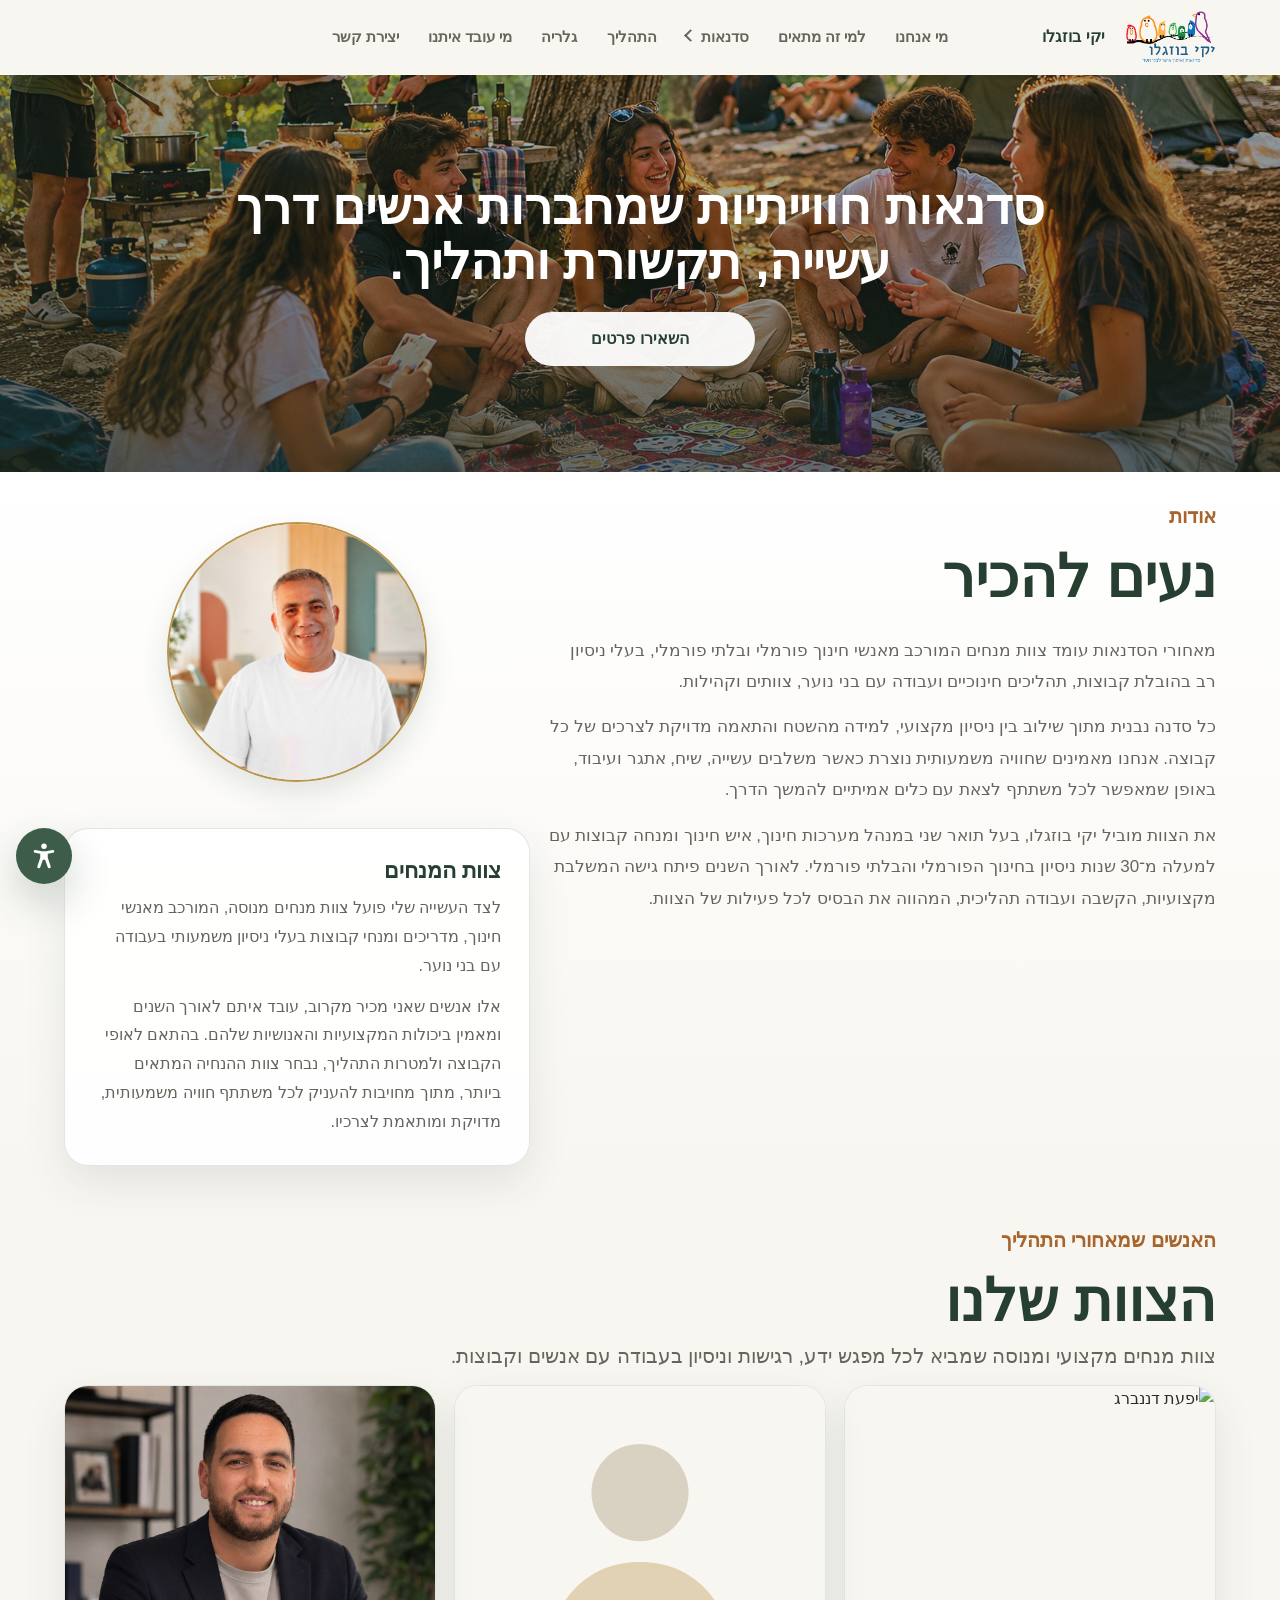
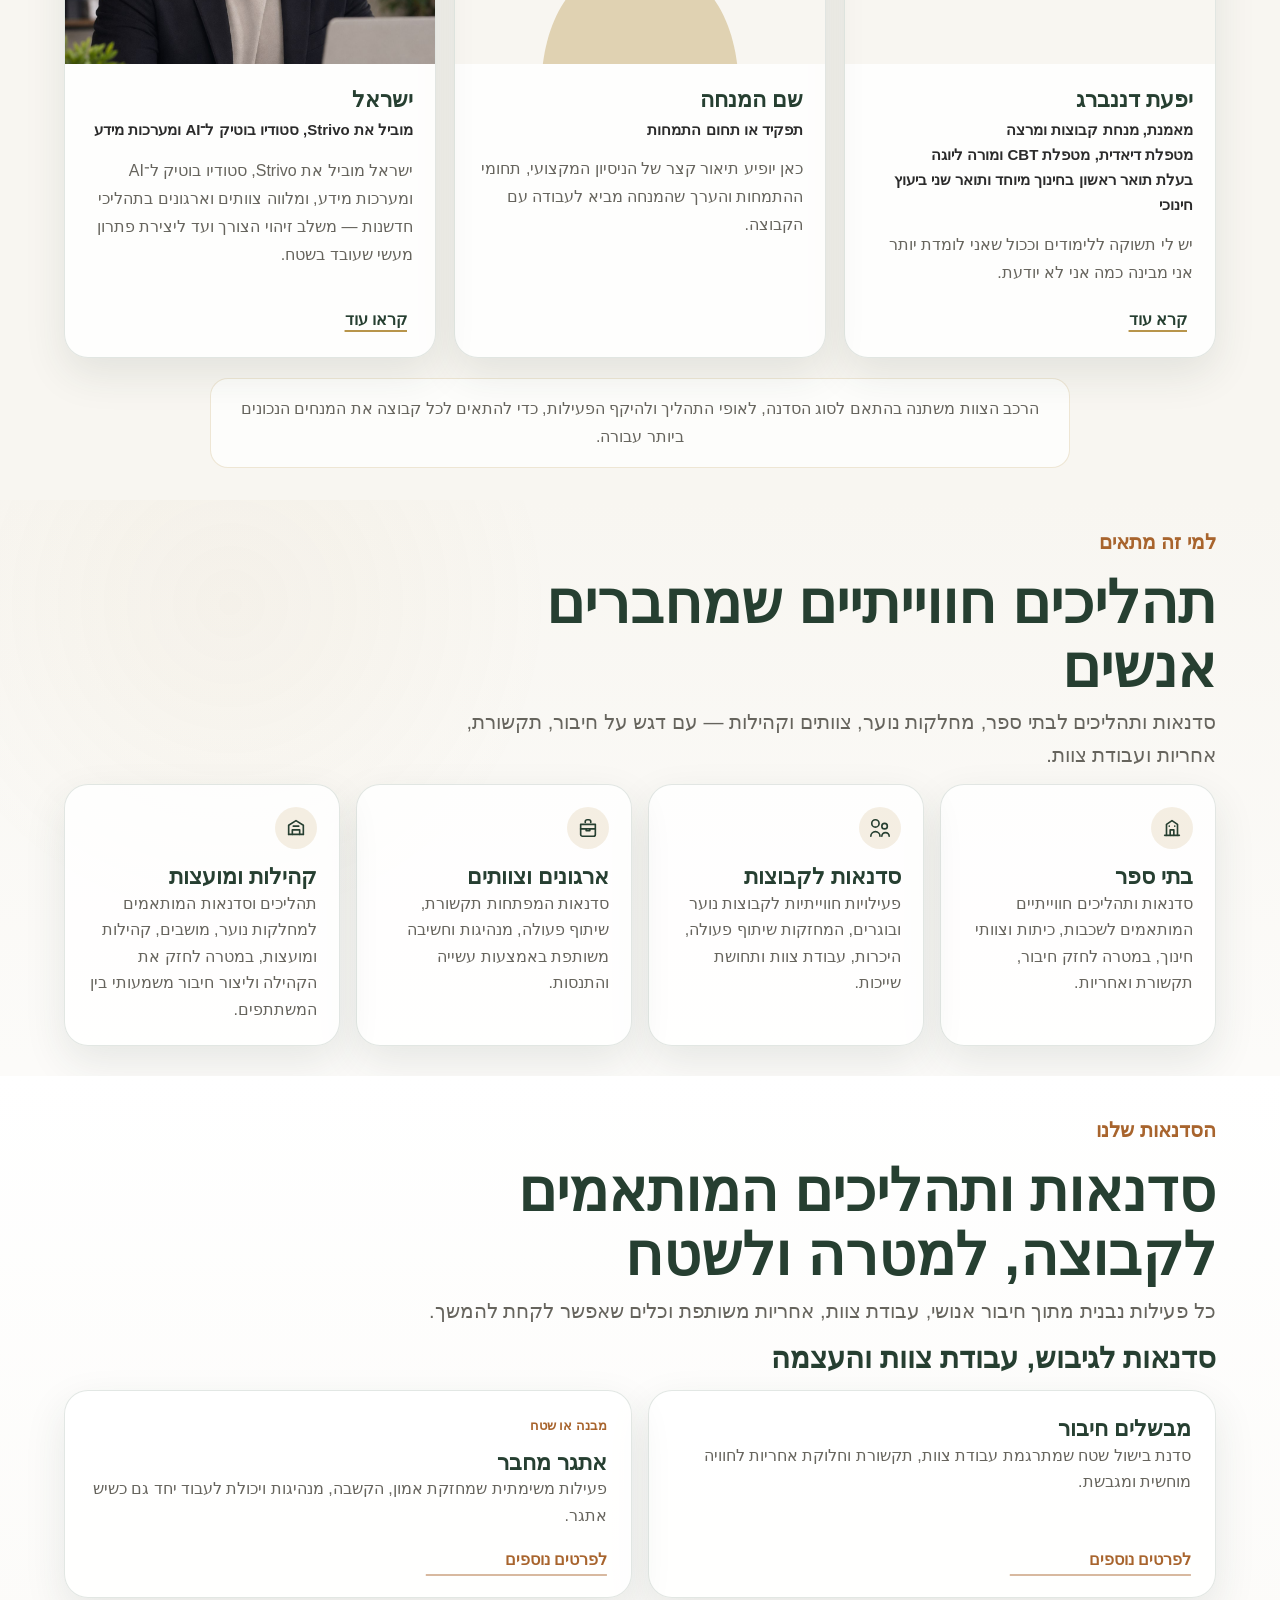
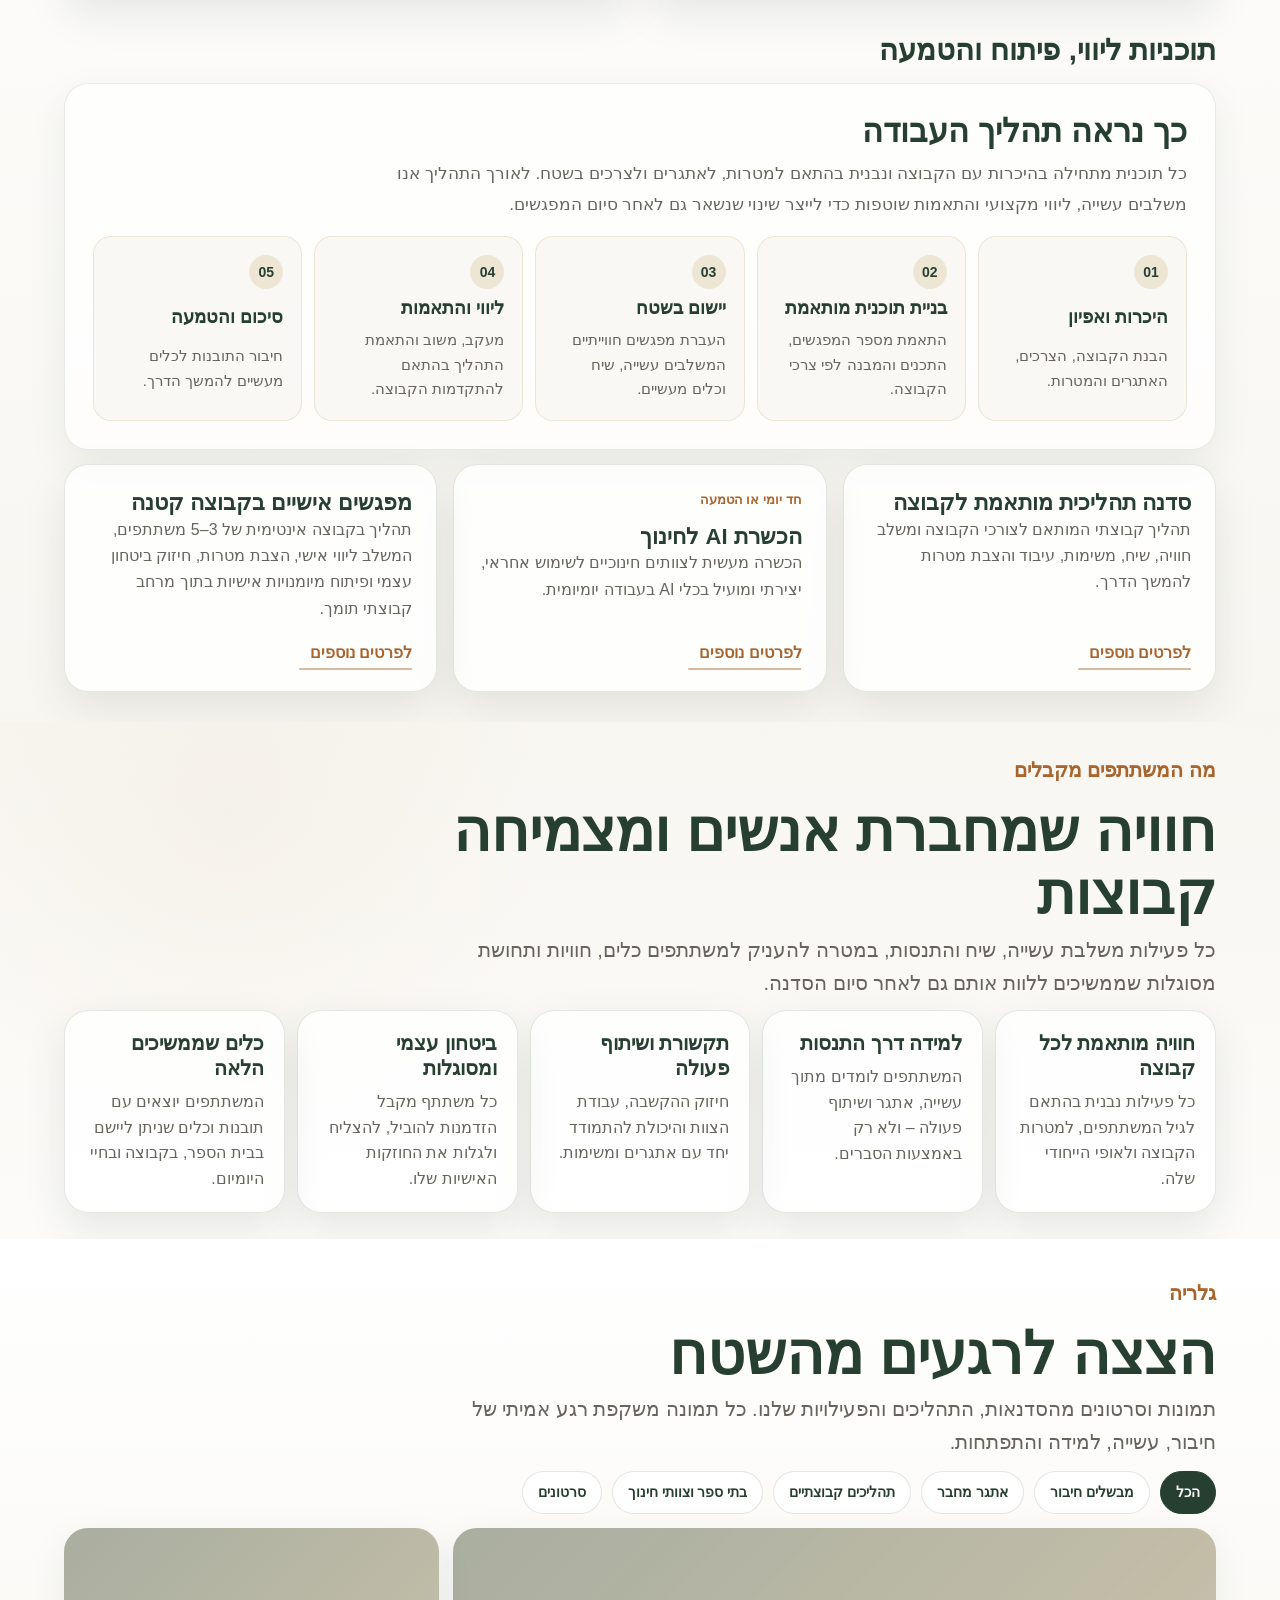
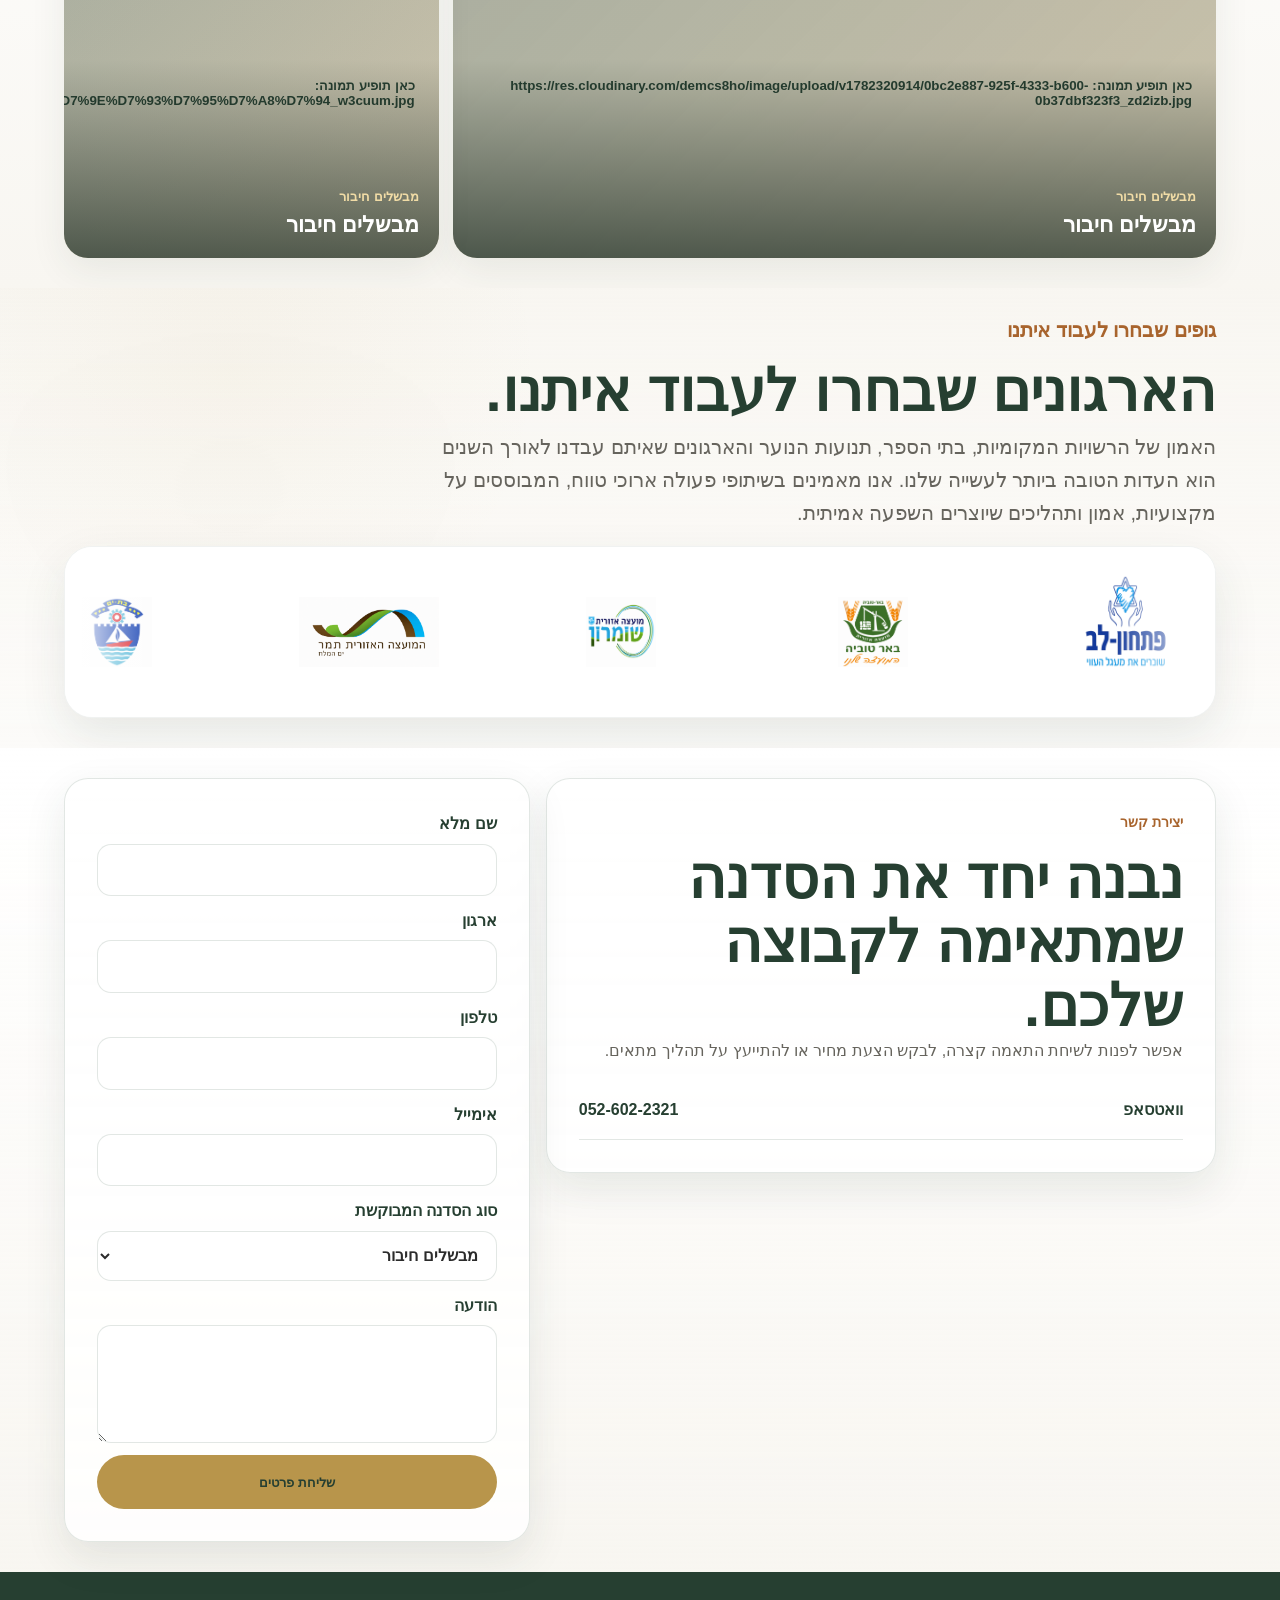
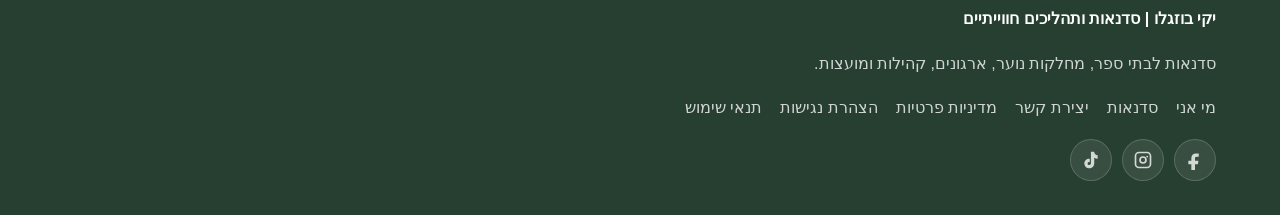
==== commit 5b6d35e2: "Remove temporary form diagnostics" ====
(no text change in the page or its own stylesheets)
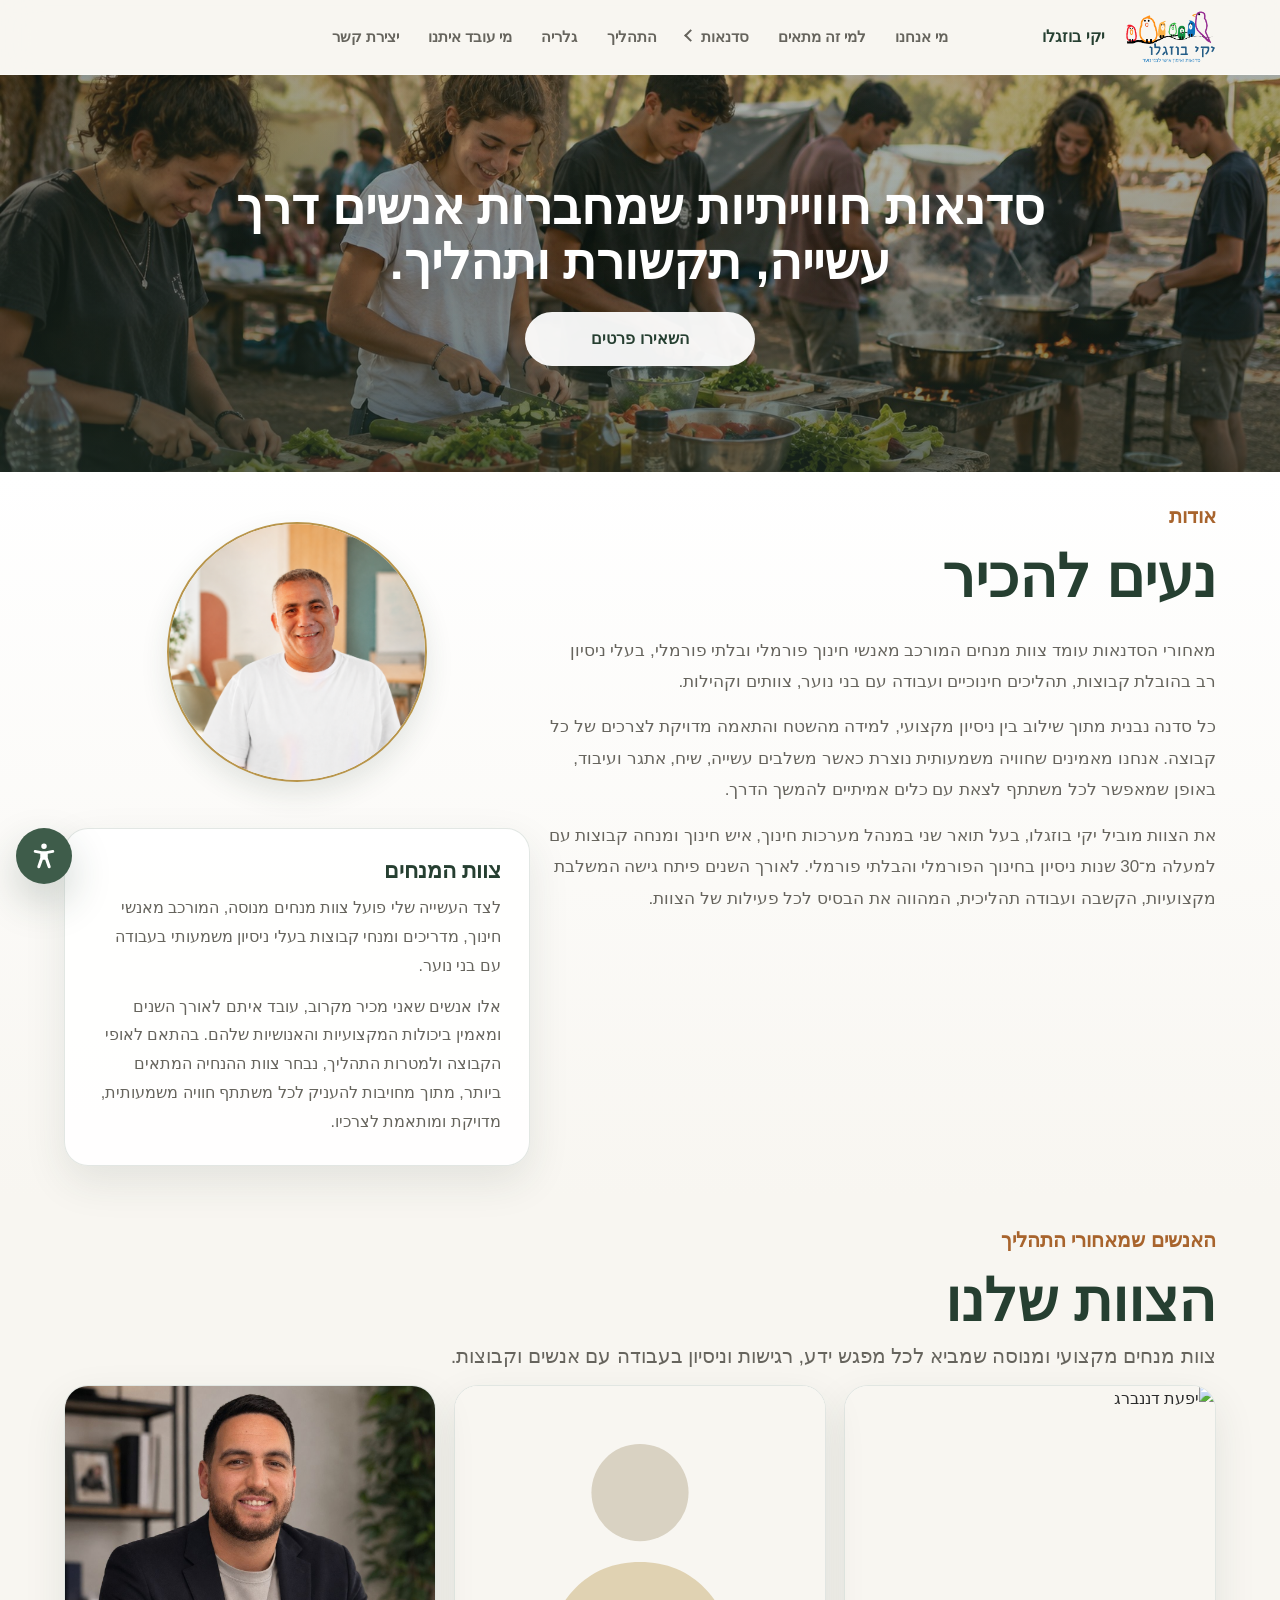
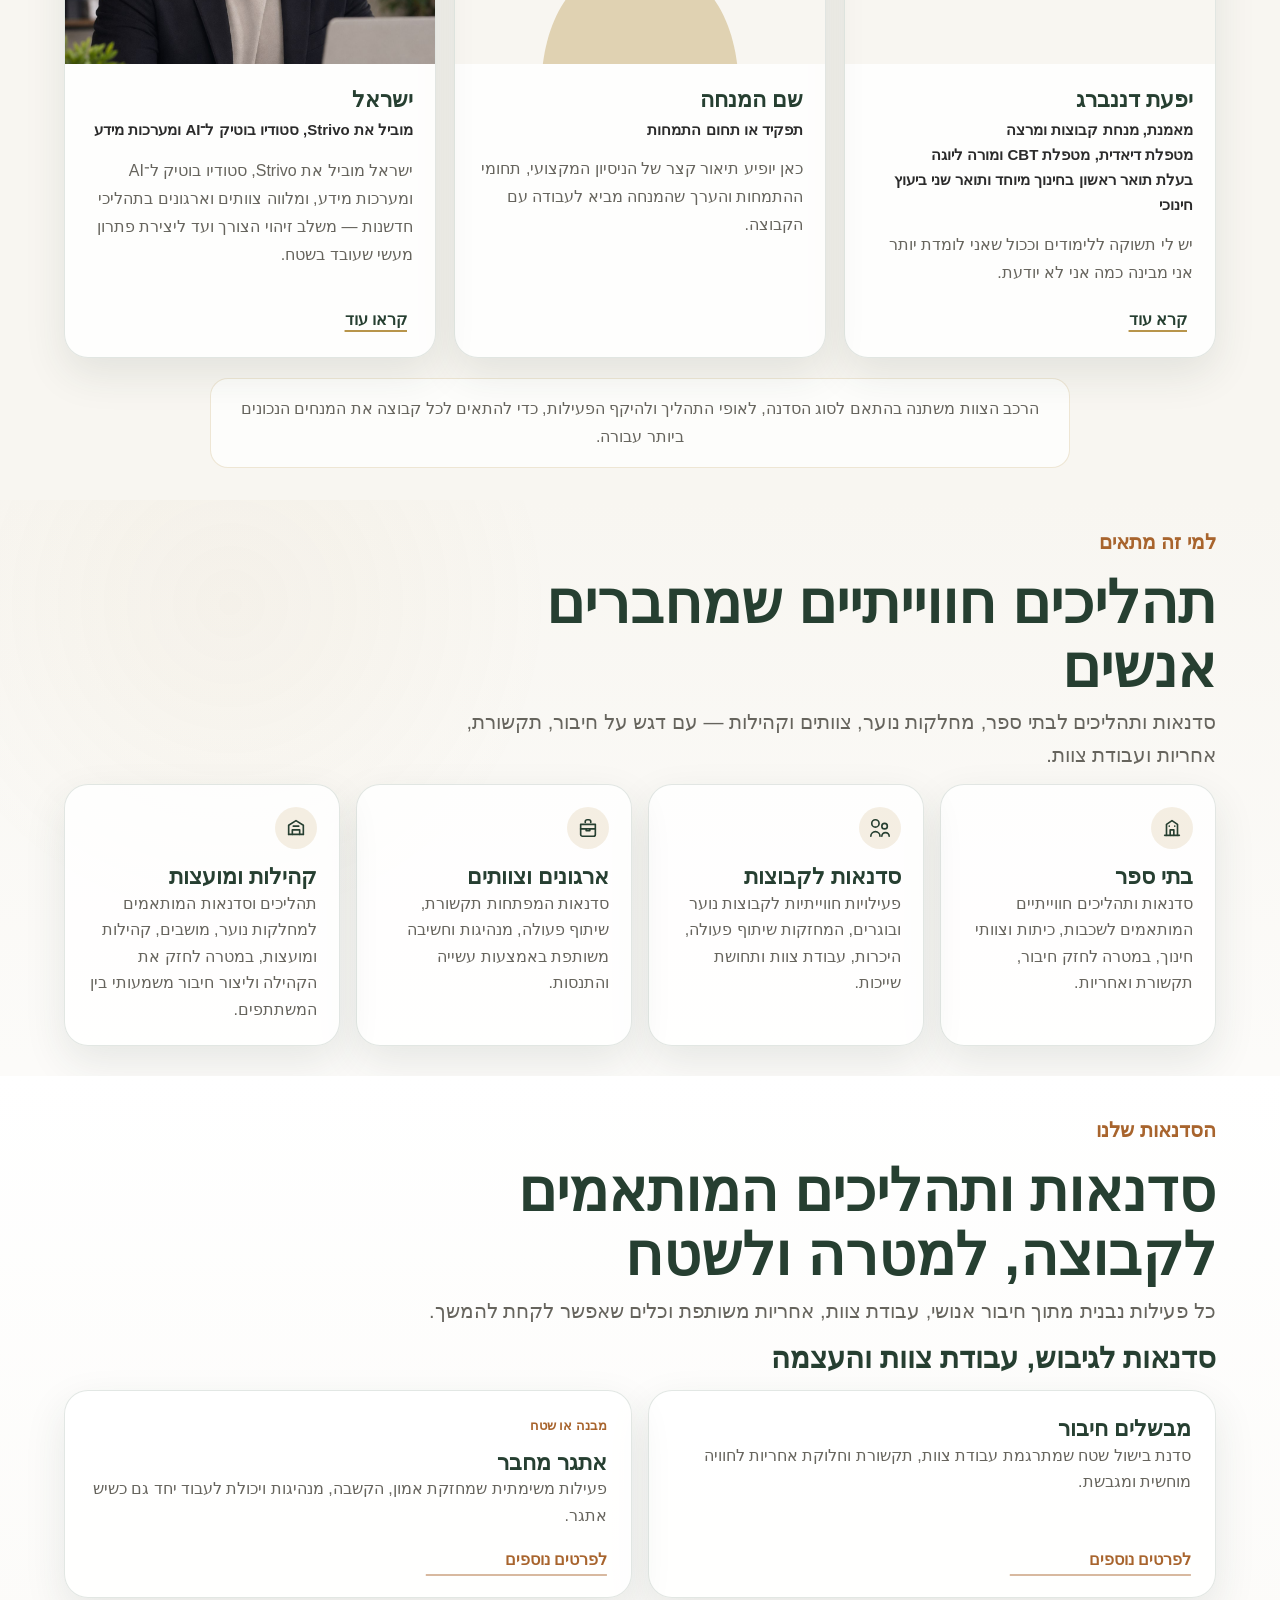
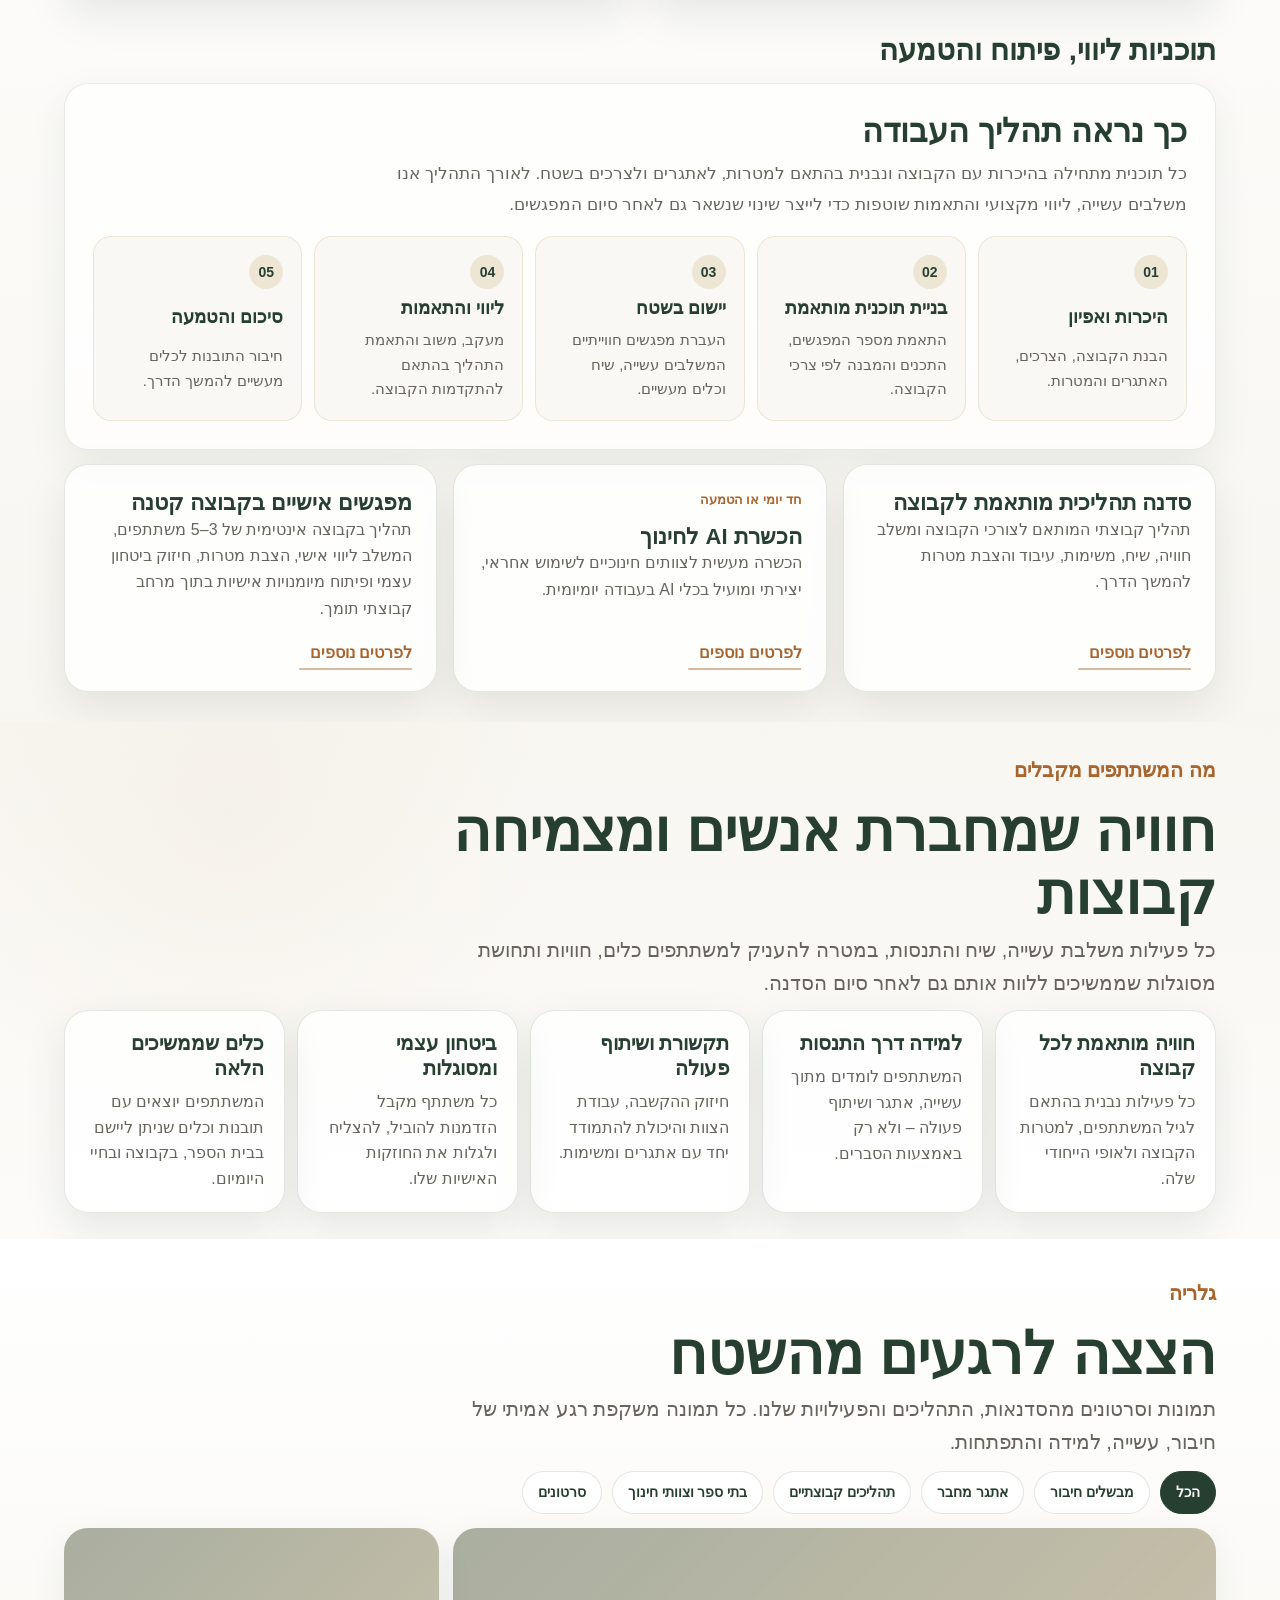
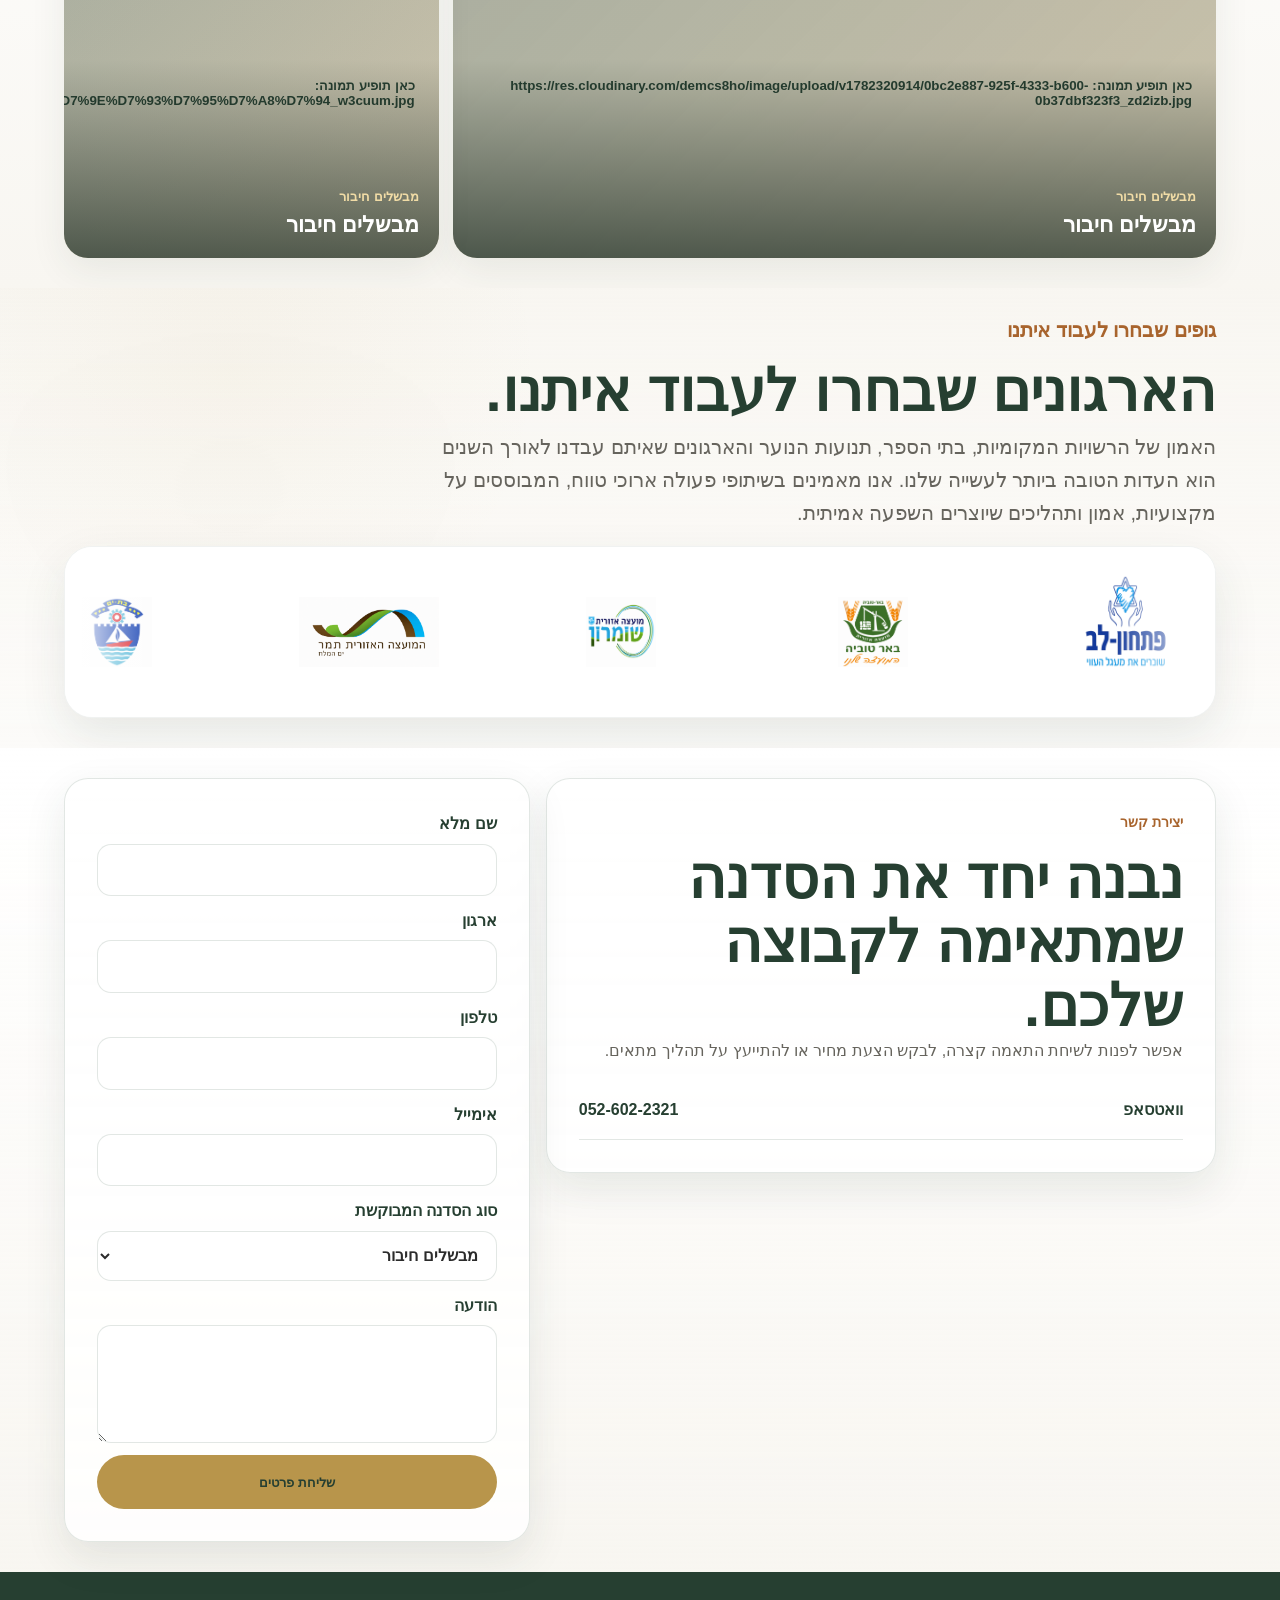
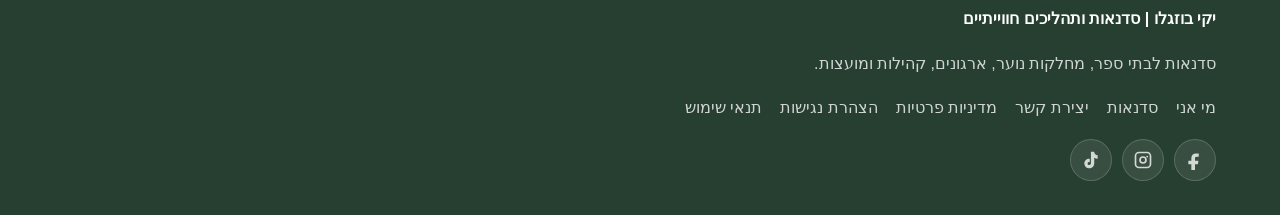
==== commit 16ae6f4b: "Align process navigation with benefits section" ====
--- a/index.html
+++ b/index.html
@@ -48,7 +48,7 @@
       h1, h2, h3 { margin: 0; letter-spacing: 0; }
       p { margin: 0; color: var(--muted); }
 
-      #workflow-process {
+      #process {
         scroll-margin-top: 82px;
       }
 
@@ -1593,7 +1593,7 @@
       }
 
       @media (max-width: 520px) {
-        #workflow-process {
+        #process {
           scroll-margin-top: 70px;
         }
 
@@ -1760,7 +1760,7 @@
             </div>
           </div>
         </div>
-        <a href="#workflow-process">התהליך</a>
+        <a href="#process">התהליך</a>
         <a href="#gallery">גלריה</a>
         <a href="#testimonials">מי עובד איתנו</a>
         <a href="#contact">יצירת קשר</a>
@@ -1784,7 +1784,7 @@
           <a href="workshops/ai-education.html">הכשרת AI לחינוך</a>
         </div>
       </details>
-      <a href="#workflow-process">התהליך</a>
+      <a href="#process">התהליך</a>
       <a href="#gallery">גלריה</a>
       <a href="#testimonials">מי עובד איתנו</a>
       <a href="#contact">יצירת קשר</a>
@@ -1956,7 +1956,7 @@
             </div>
             <div class="workshop-category">
               <h3 class="workshop-category-title reveal">תוכניות ליווי, פיתוח והטמעה</h3>
-              <div class="program-process reveal" id="workflow-process">
+              <div class="program-process reveal">
                 <div class="program-process-intro">
                   <h4>כך נראה תהליך העבודה</h4>
                   <p>כל תוכנית מתחילה בהיכרות עם הקבוצה ונבנית בהתאם למטרות, לאתגרים ולצרכים בשטח. לאורך התהליך אנו משלבים עשייה, ליווי מקצועי והתאמות שוטפות כדי לייצר שינוי שנשאר גם לאחר סיום המפגשים.</p>
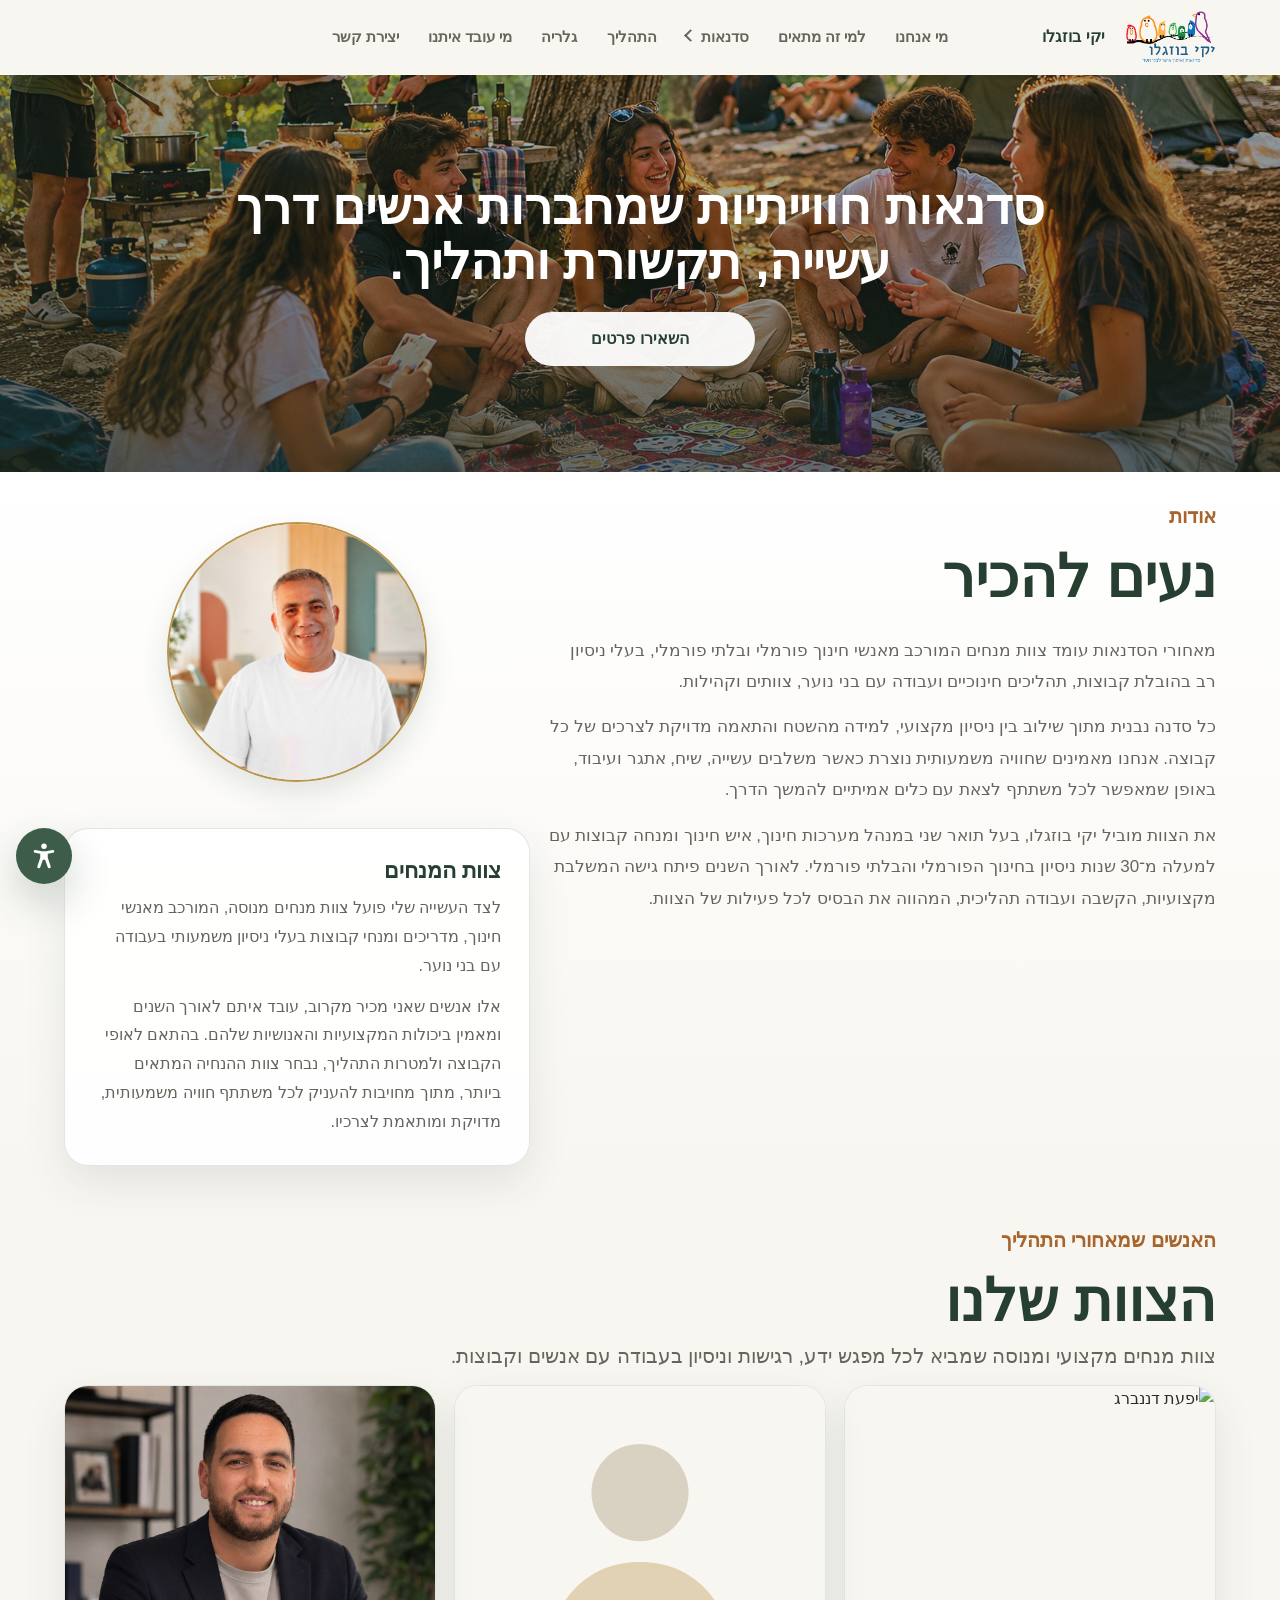
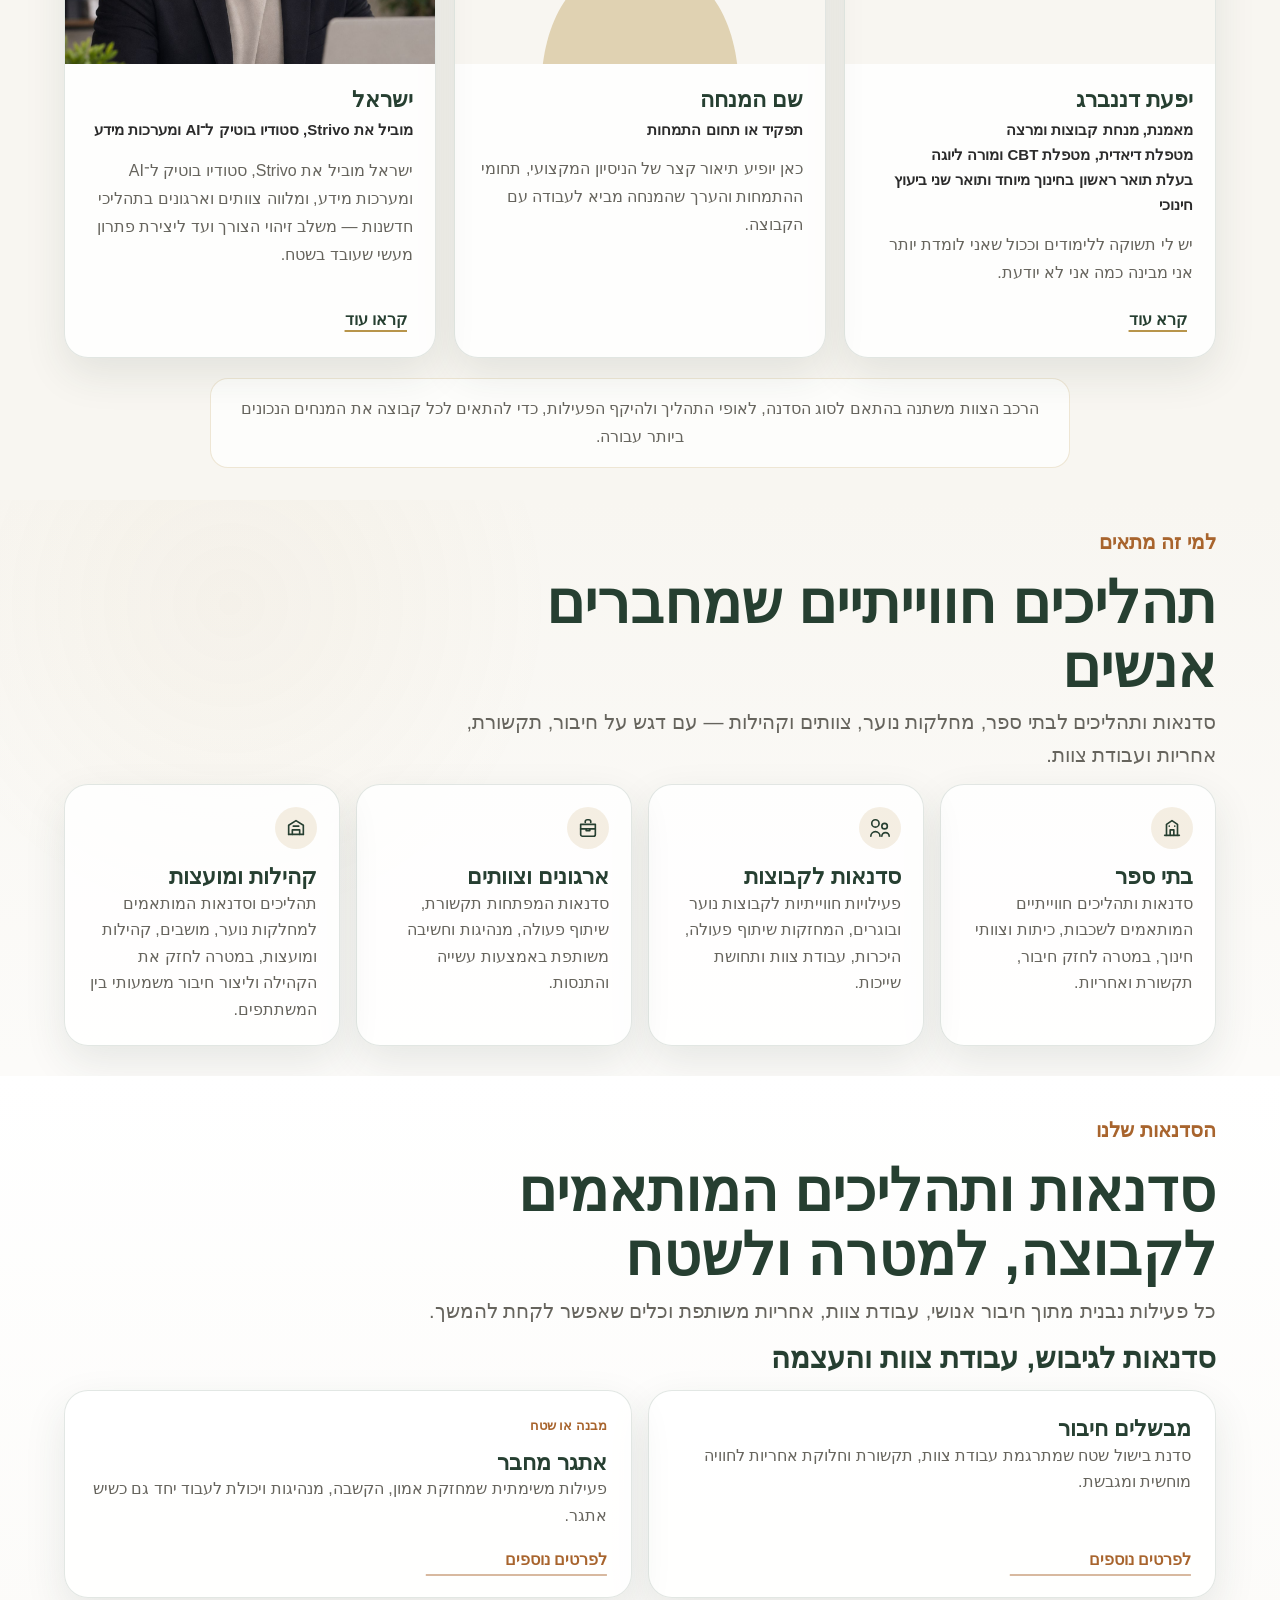
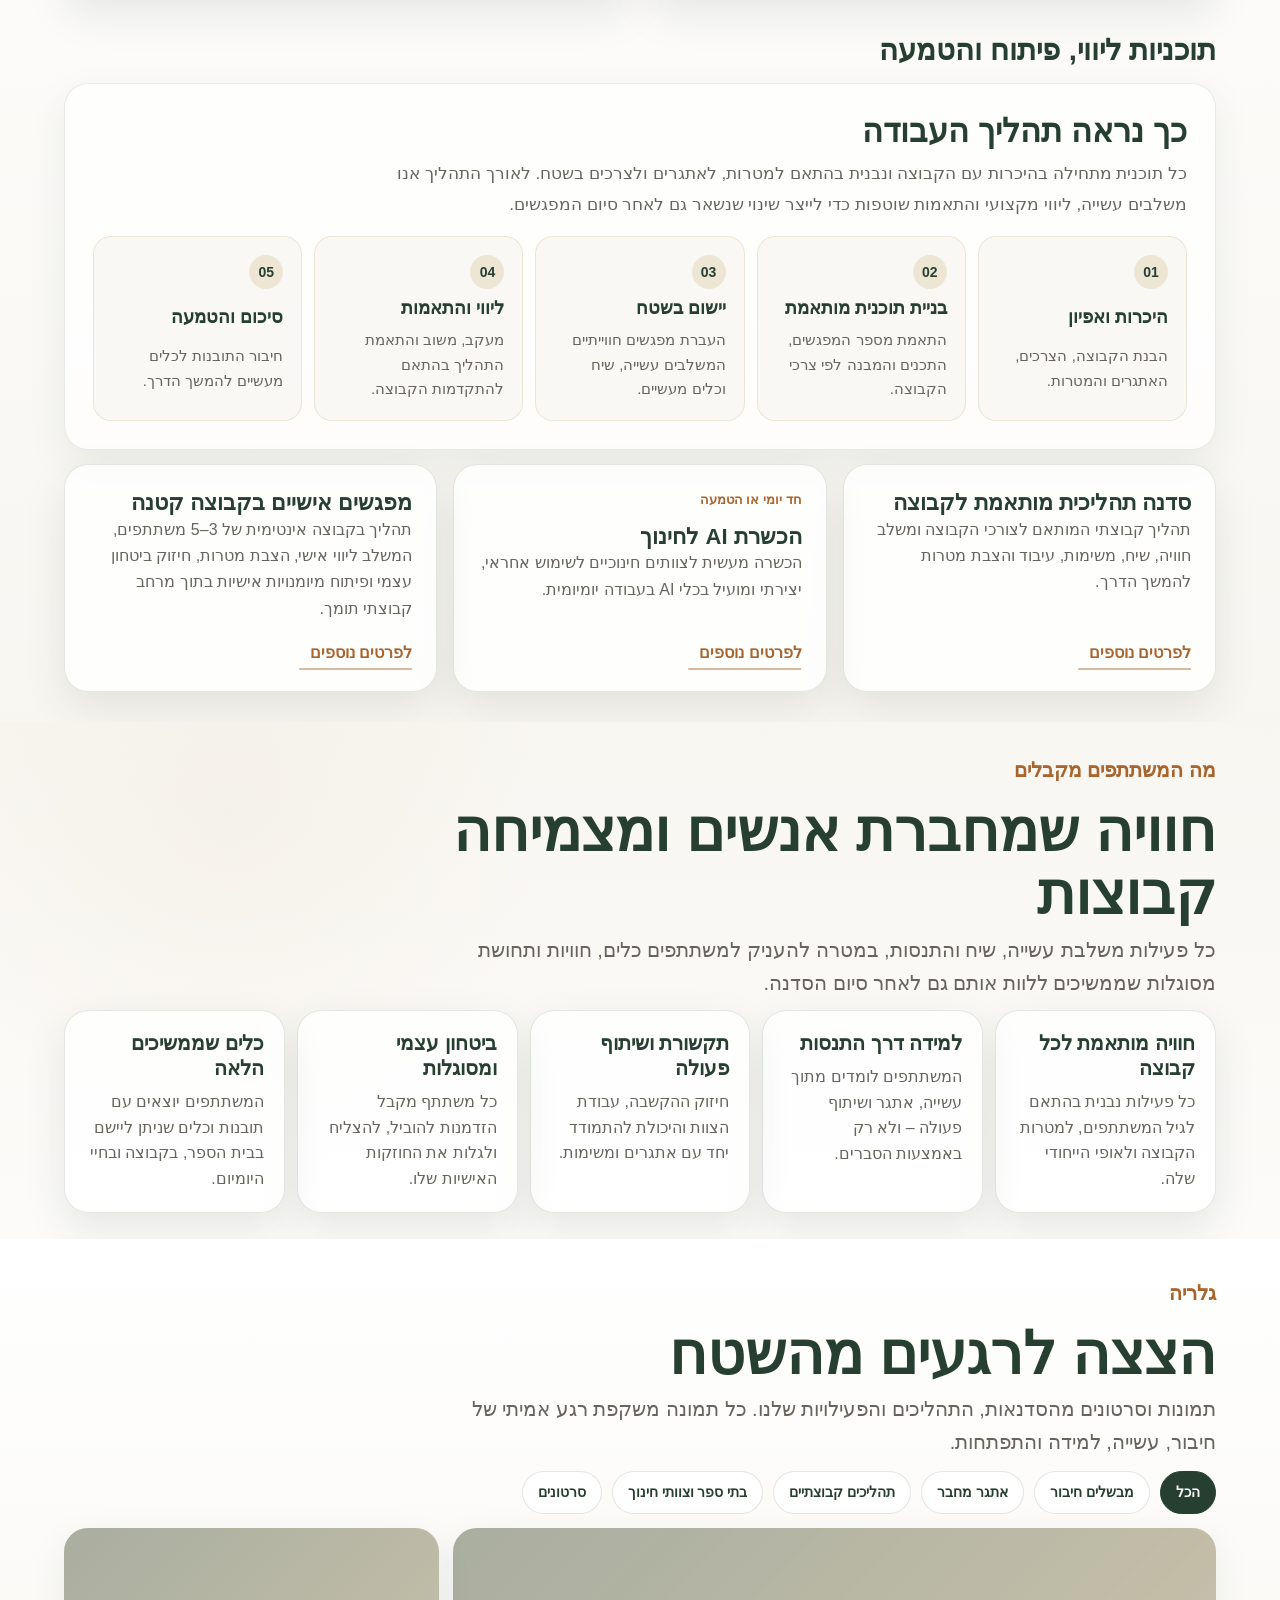
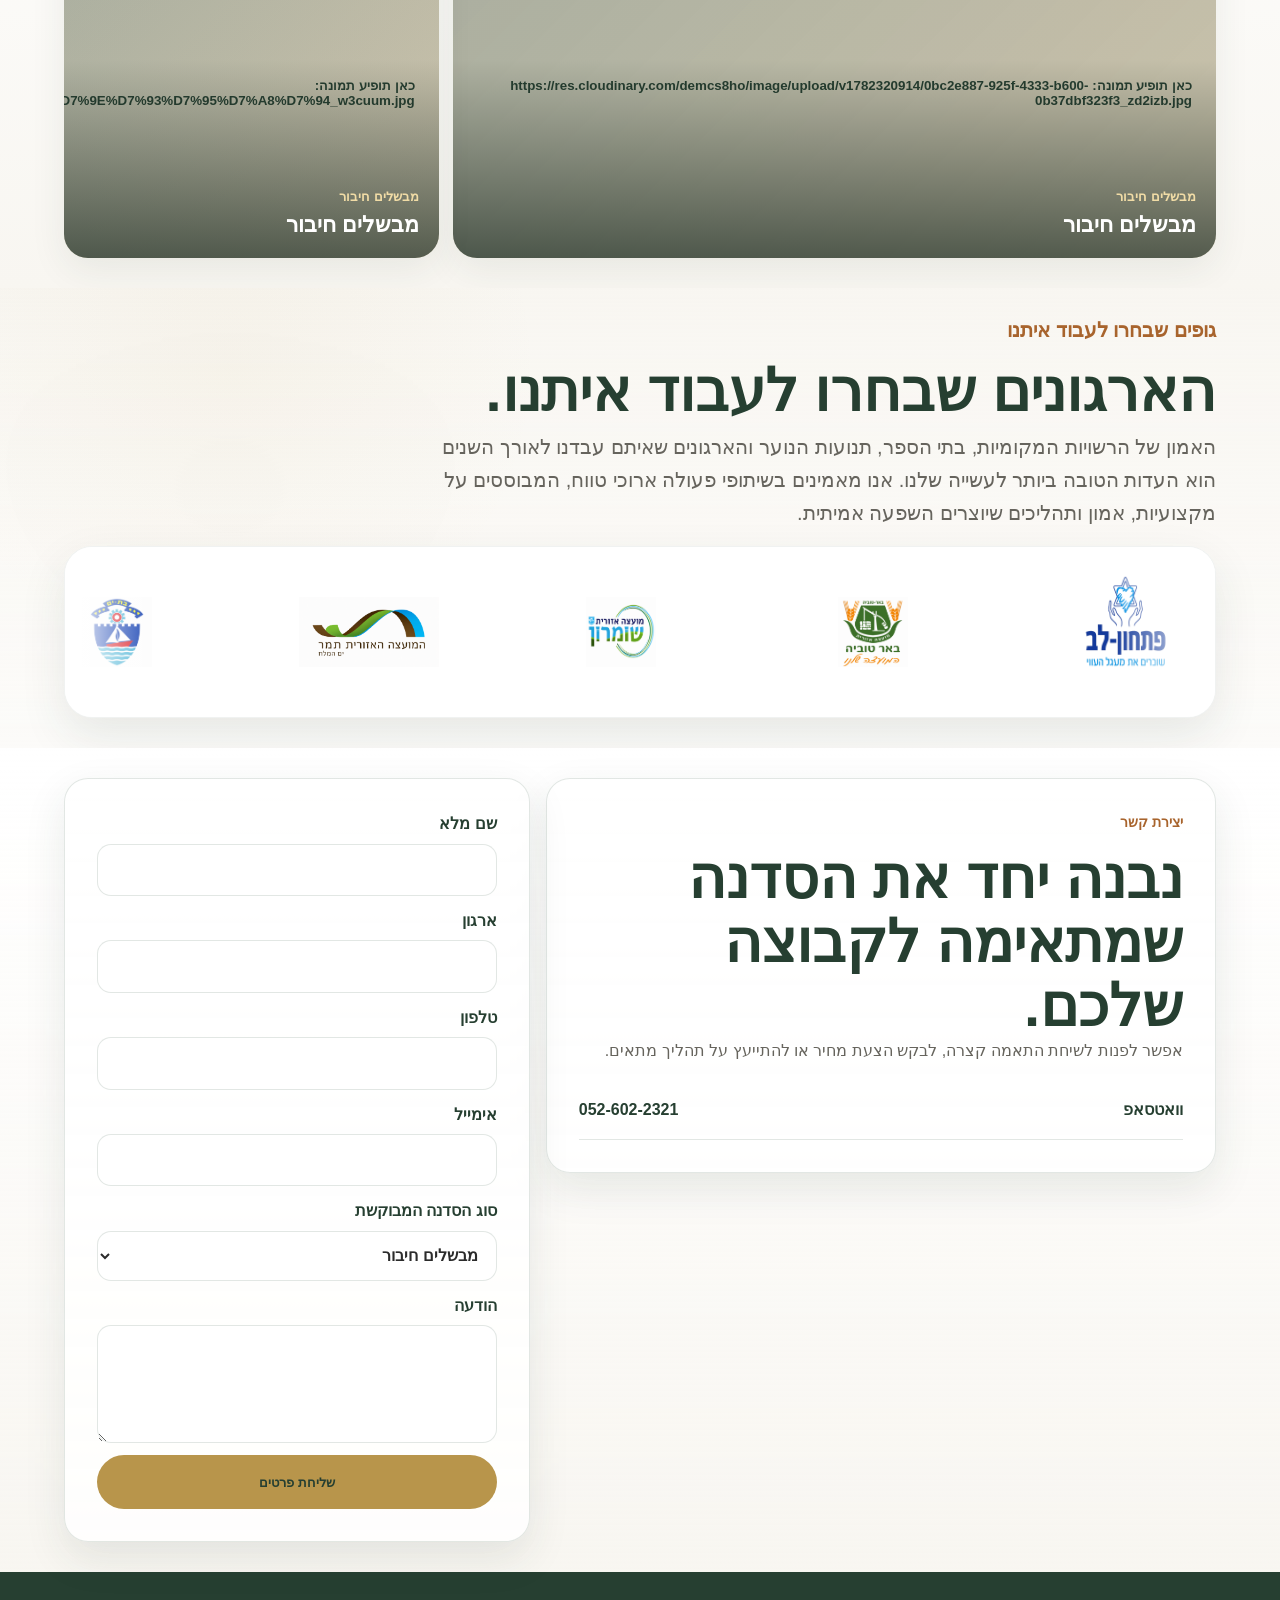
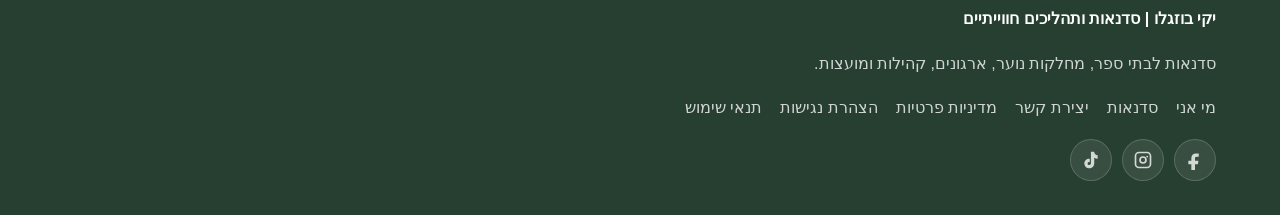
==== commit 4d8ea8ff: "Adjust gallery navigation scroll offset" ====
--- a/index.html
+++ b/index.html
@@ -52,6 +52,10 @@
         scroll-margin-top: 82px;
       }
 
+      #gallery {
+        scroll-margin-top: 82px;
+      }
+
       .site-header {
         position: sticky;
         inset: 0 0 auto;
@@ -1594,6 +1598,10 @@
 
       @media (max-width: 520px) {
         #process {
+          scroll-margin-top: 70px;
+        }
+
+        #gallery {
           scroll-margin-top: 70px;
         }
 
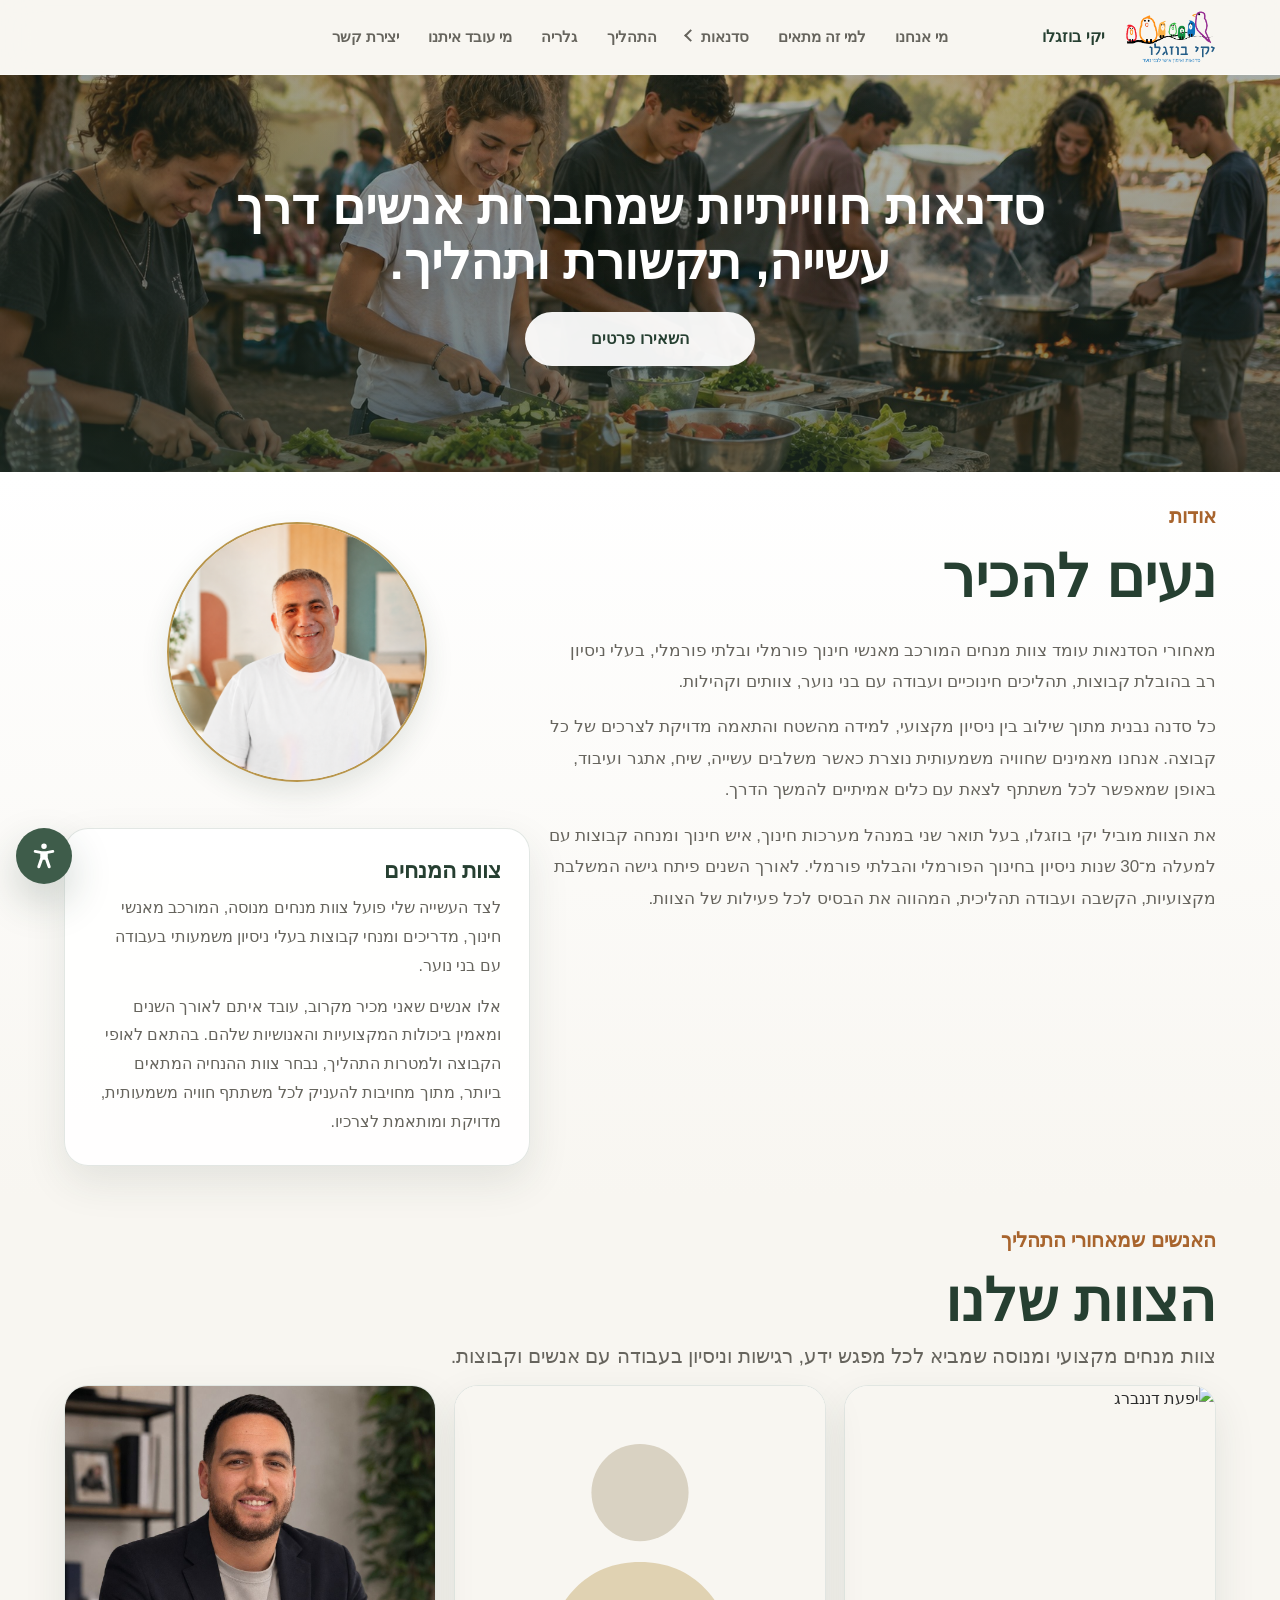
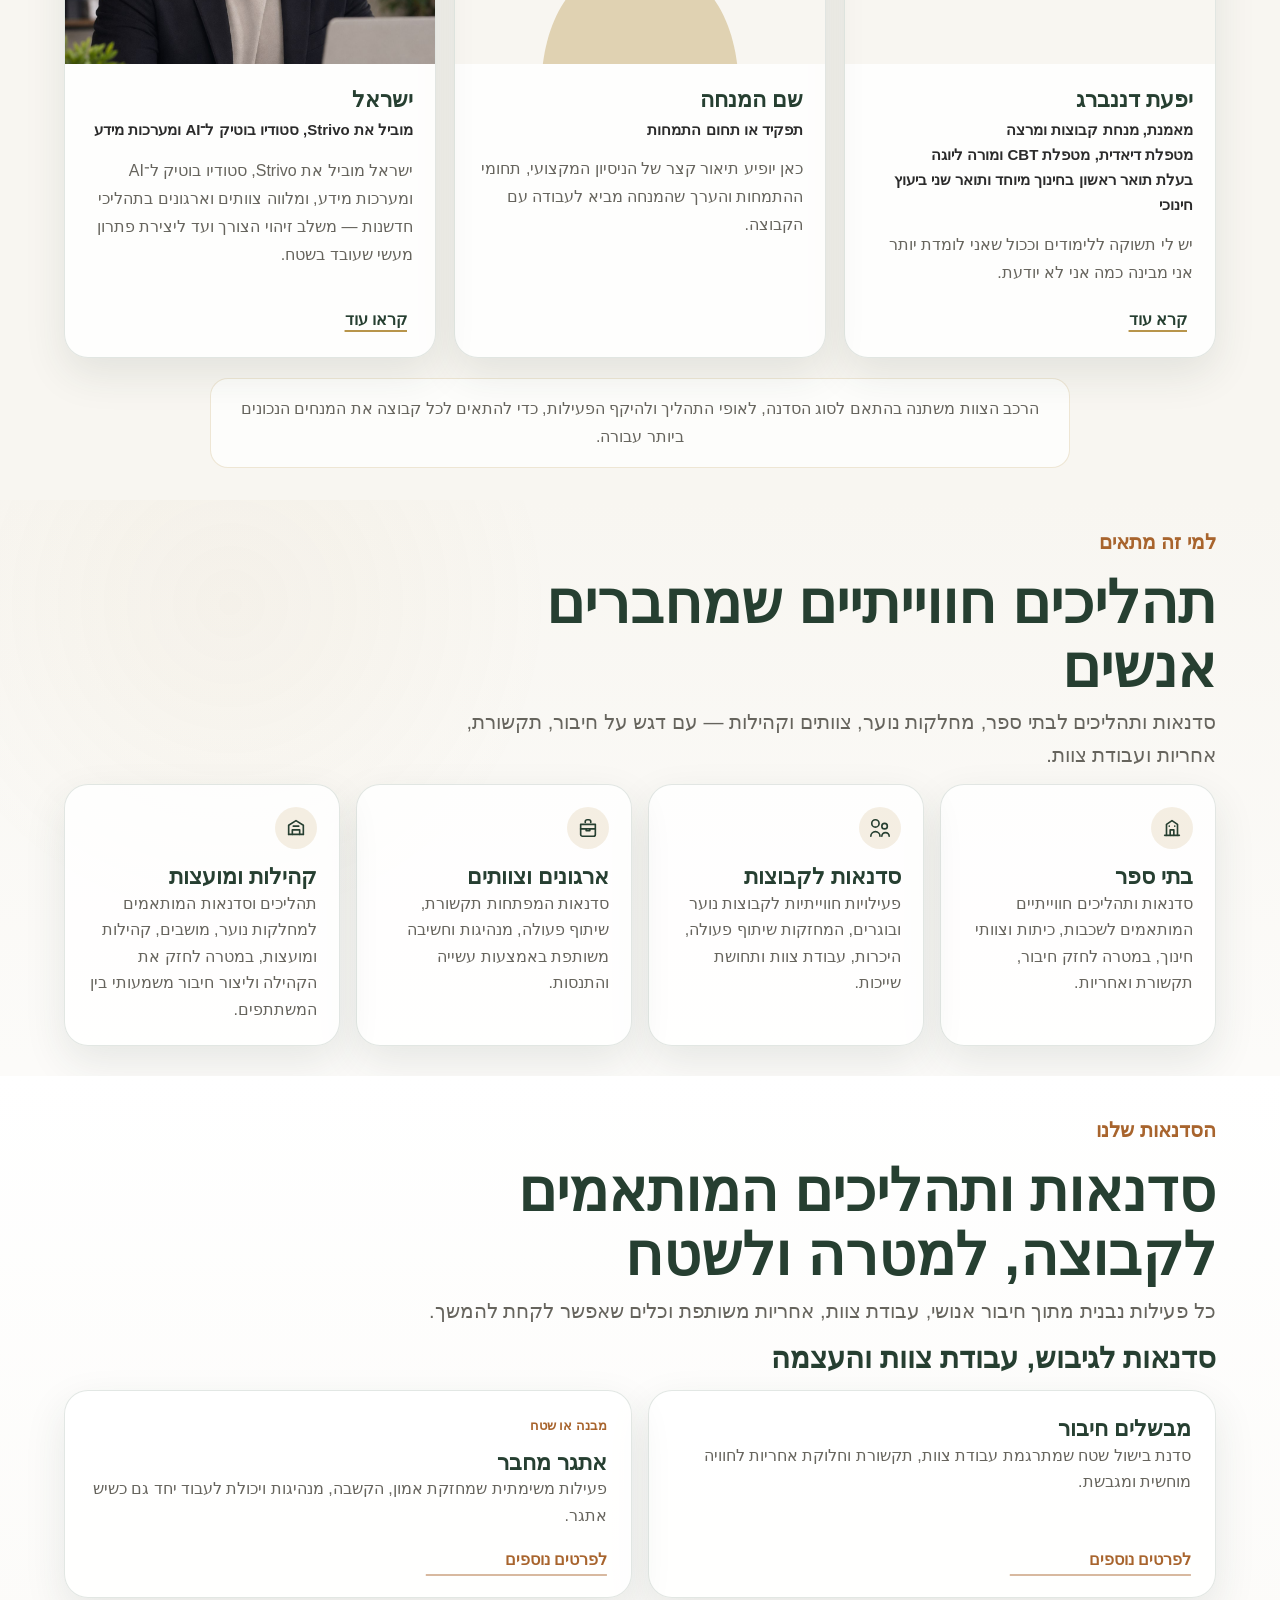
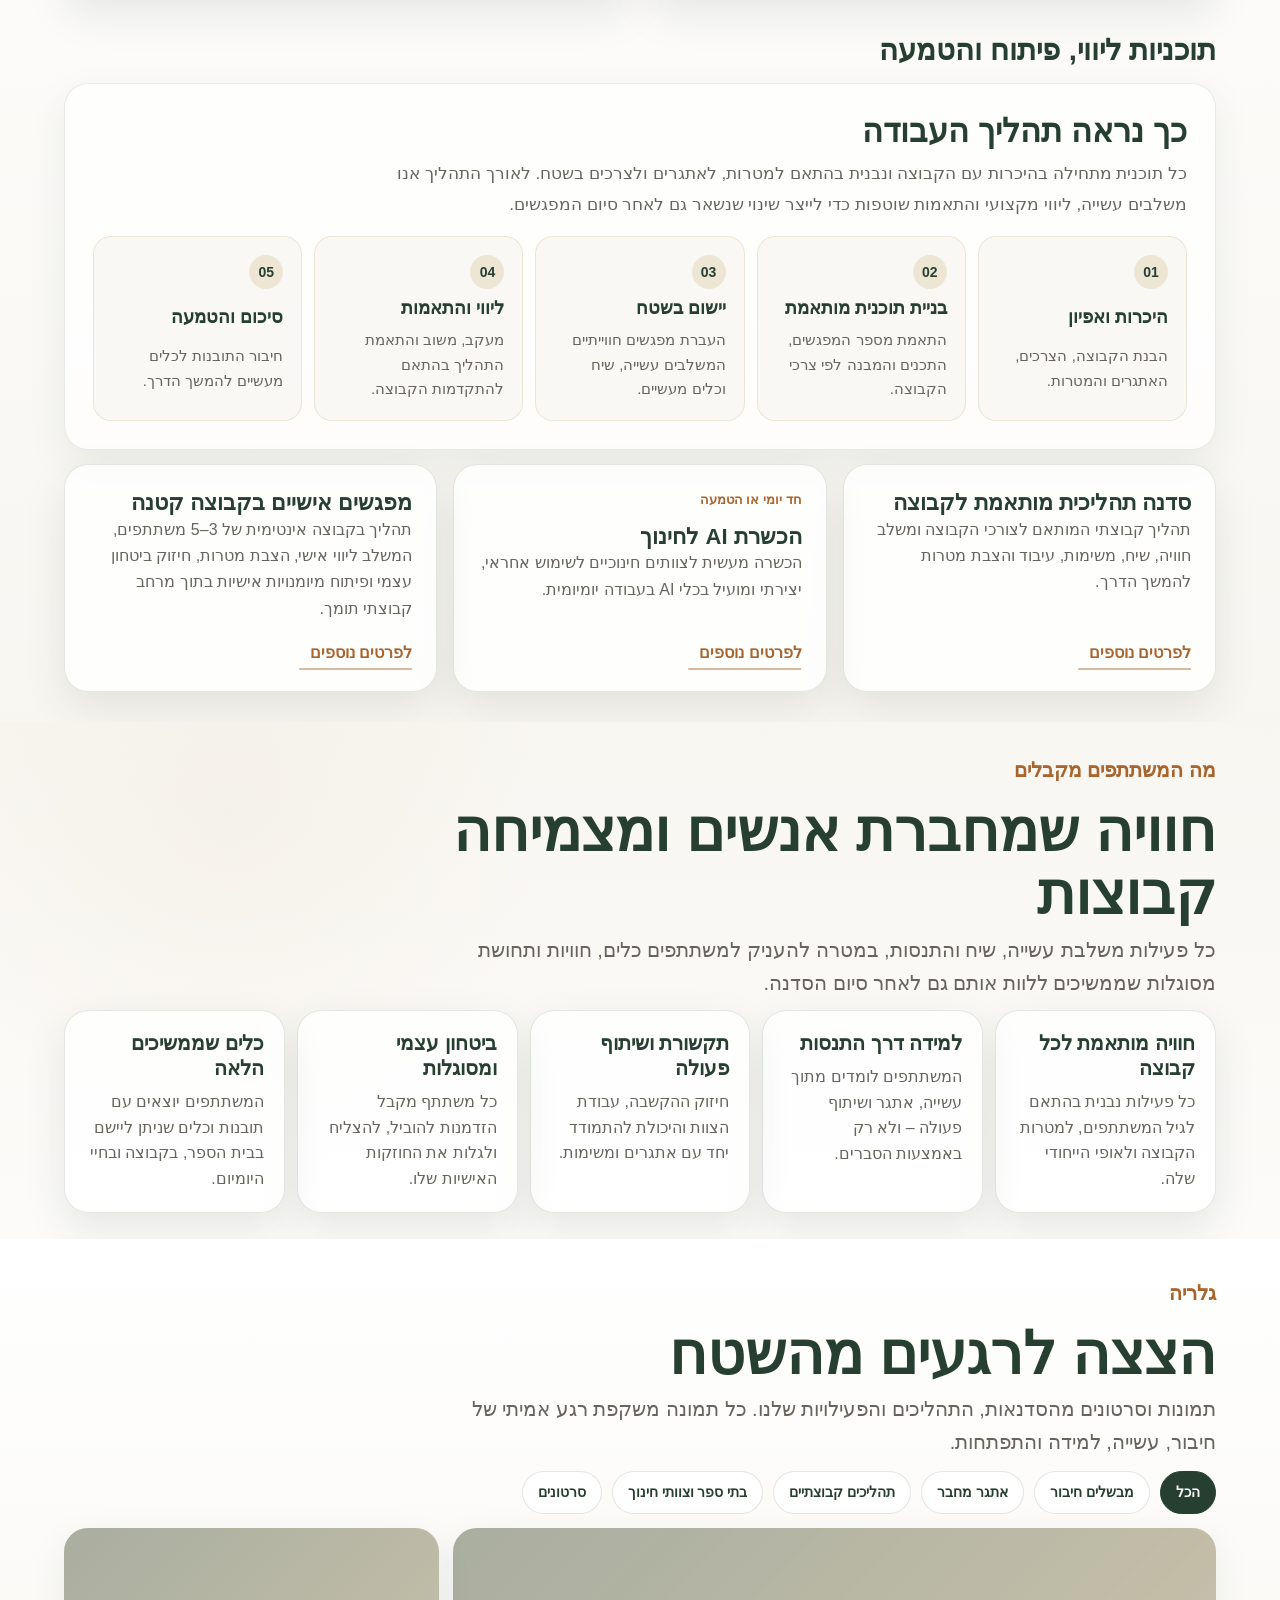
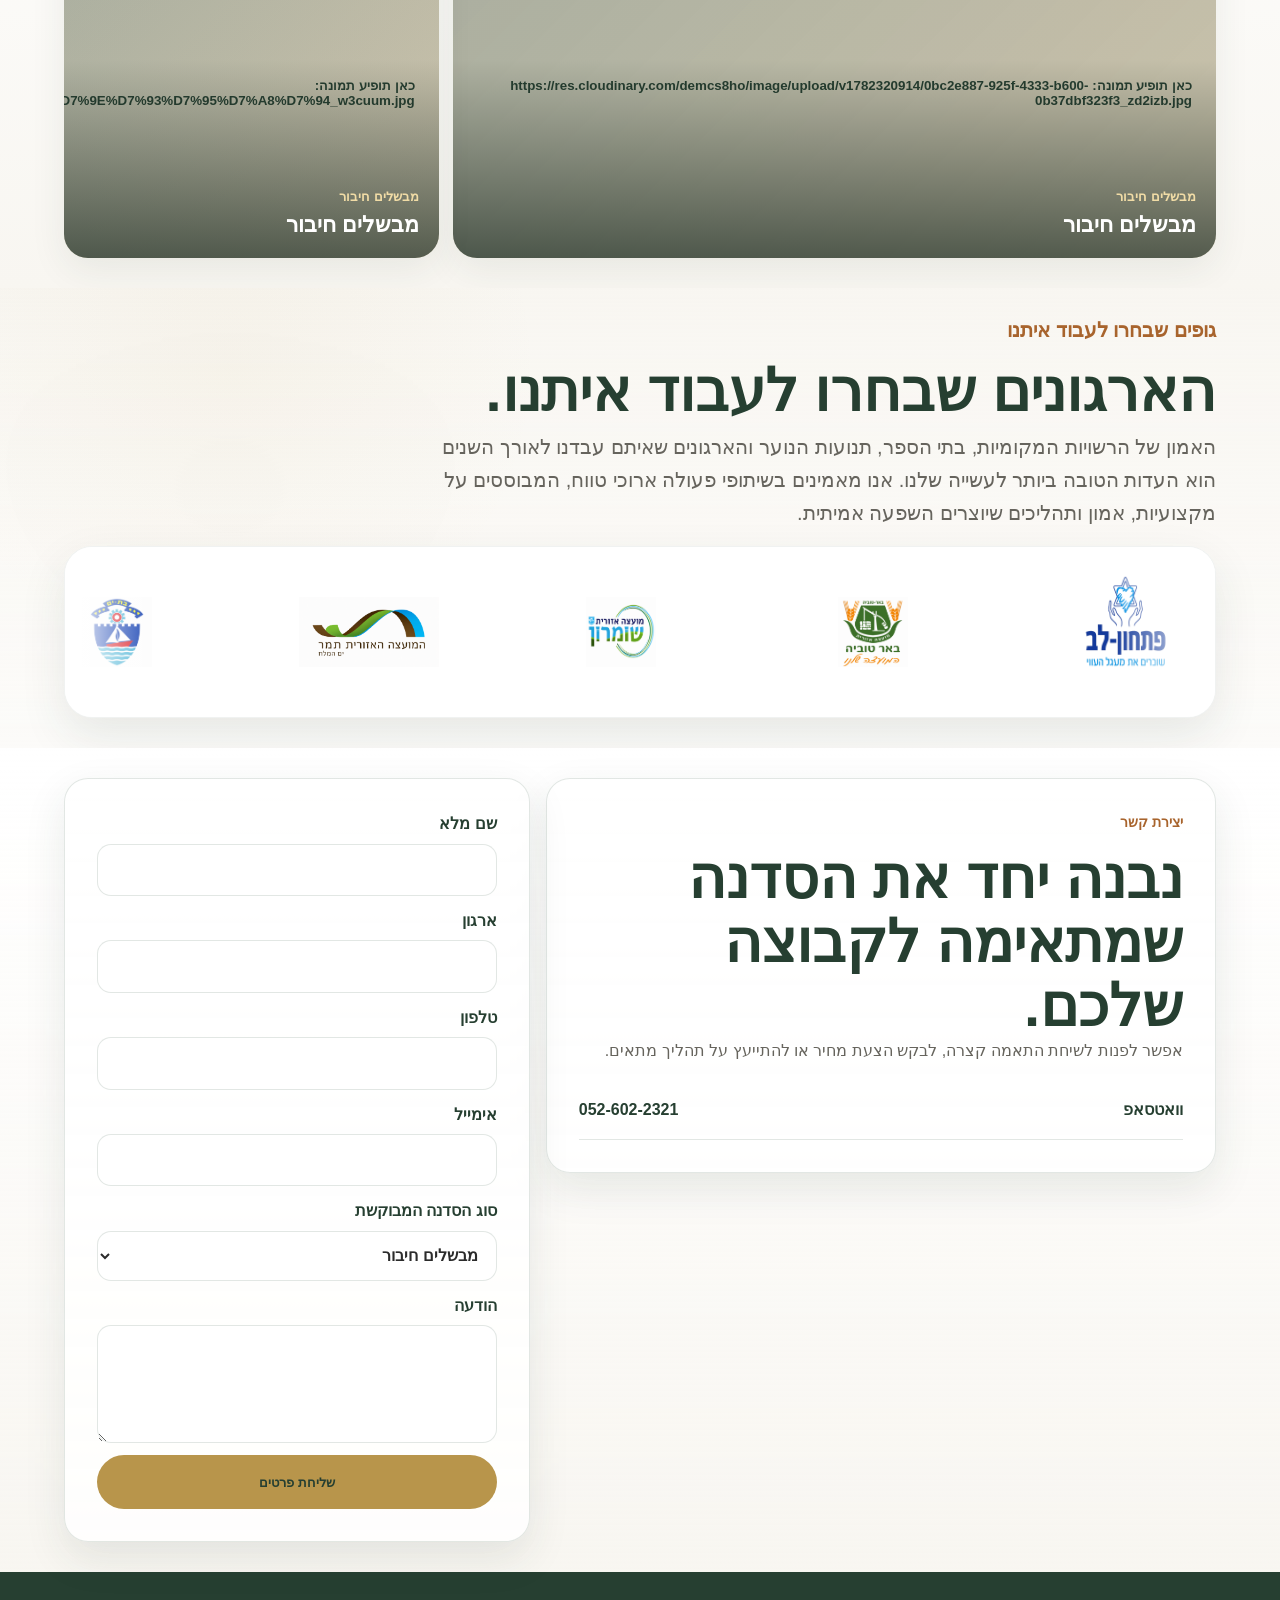
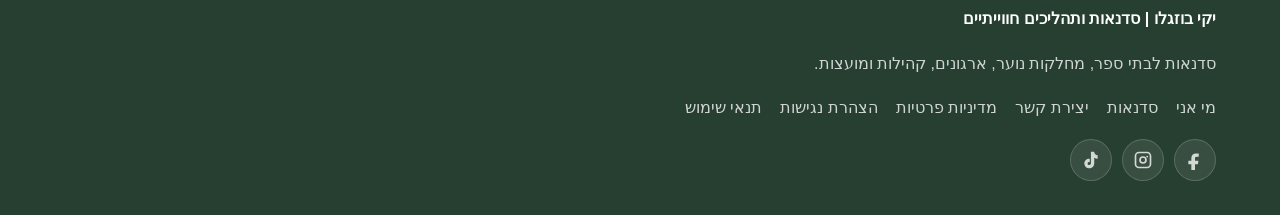
==== commit 159fa841: "Fix gallery category navigation" ====
--- a/index.html
+++ b/index.html
@@ -2401,7 +2401,6 @@
           content.innerHTML = `<span>${getGalleryItemLabel(item)}</span><strong>${item.title}</strong>`;
           button.append(content);
           button.addEventListener("click", () => {
-            saveHomepageScroll();
             window.location.href = getFullGalleryUrl(item.category);
           });
           galleryGrid.append(button);
@@ -2439,7 +2438,6 @@
 
       galleryFilters.forEach((filter) => {
         filter.addEventListener("click", () => {
-          saveHomepageScroll();
           window.location.href = getFullGalleryUrl(filter.dataset.galleryFilter);
         });
       });
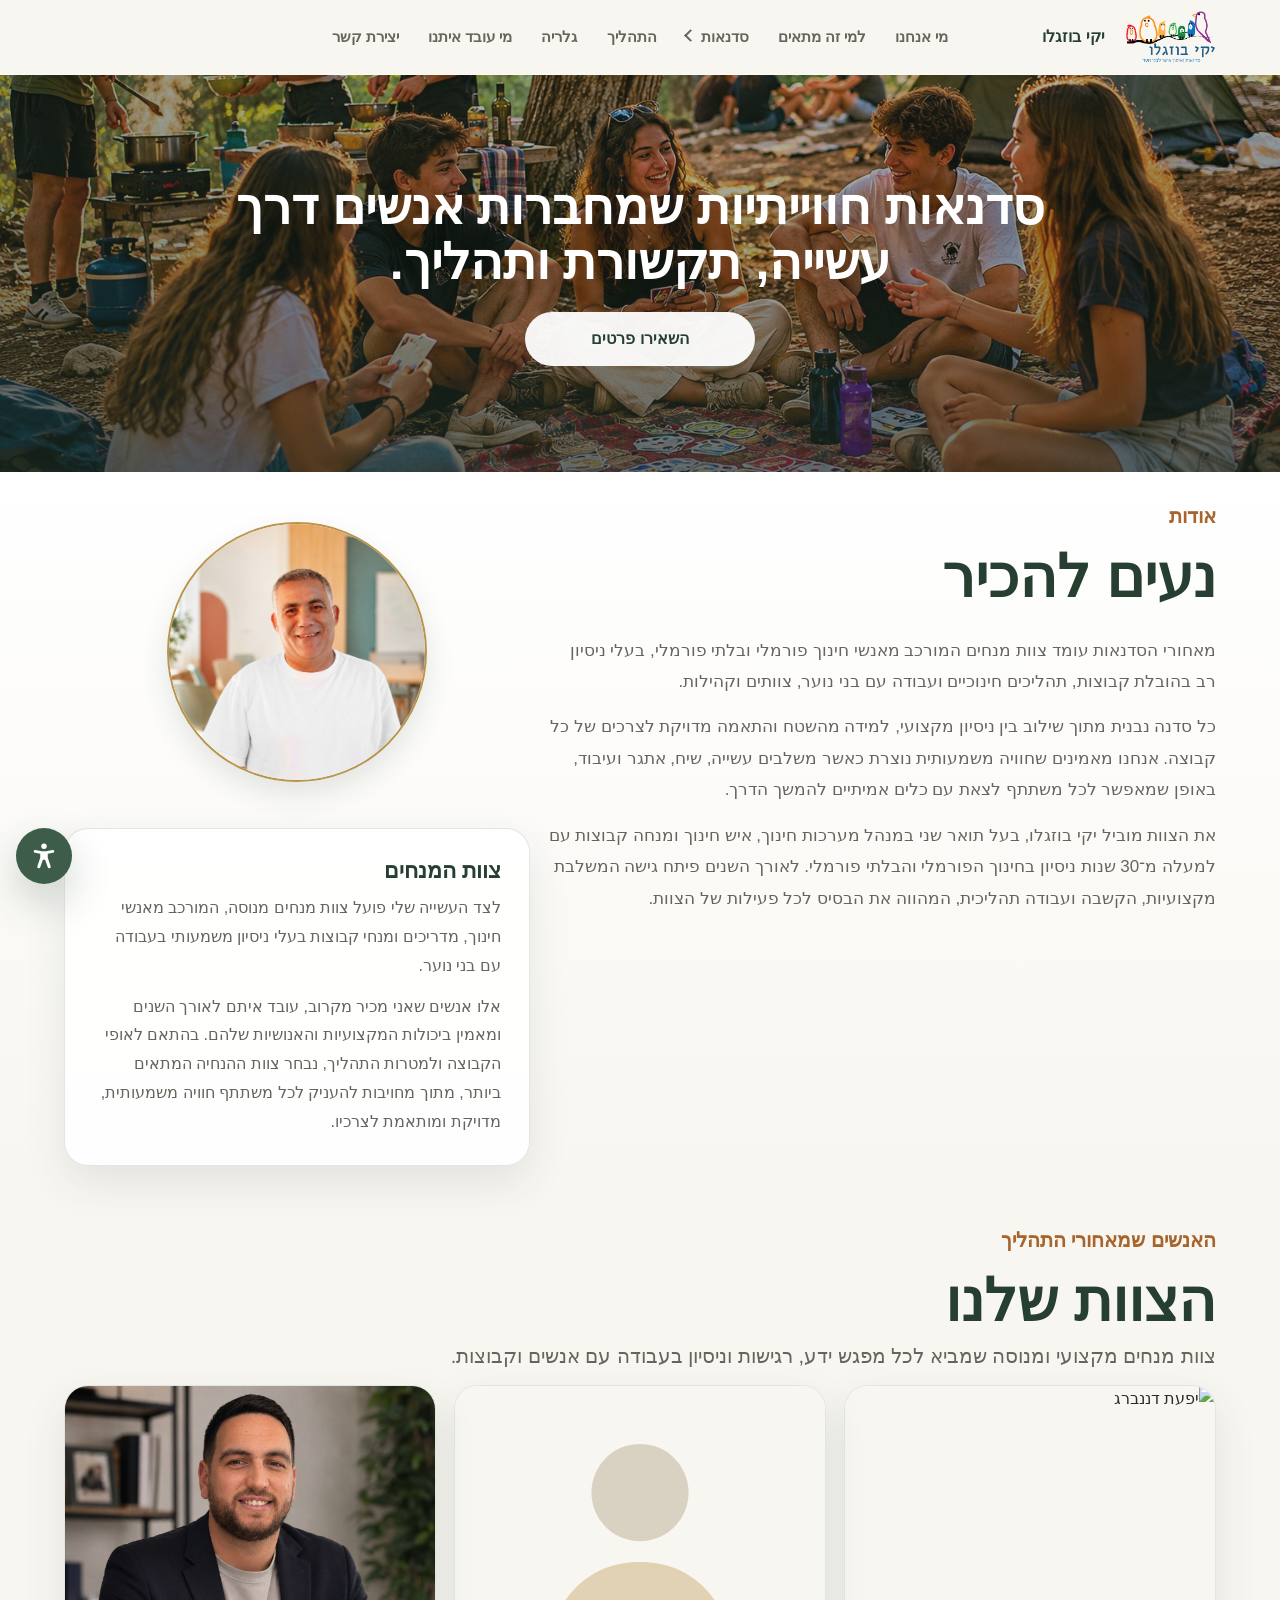
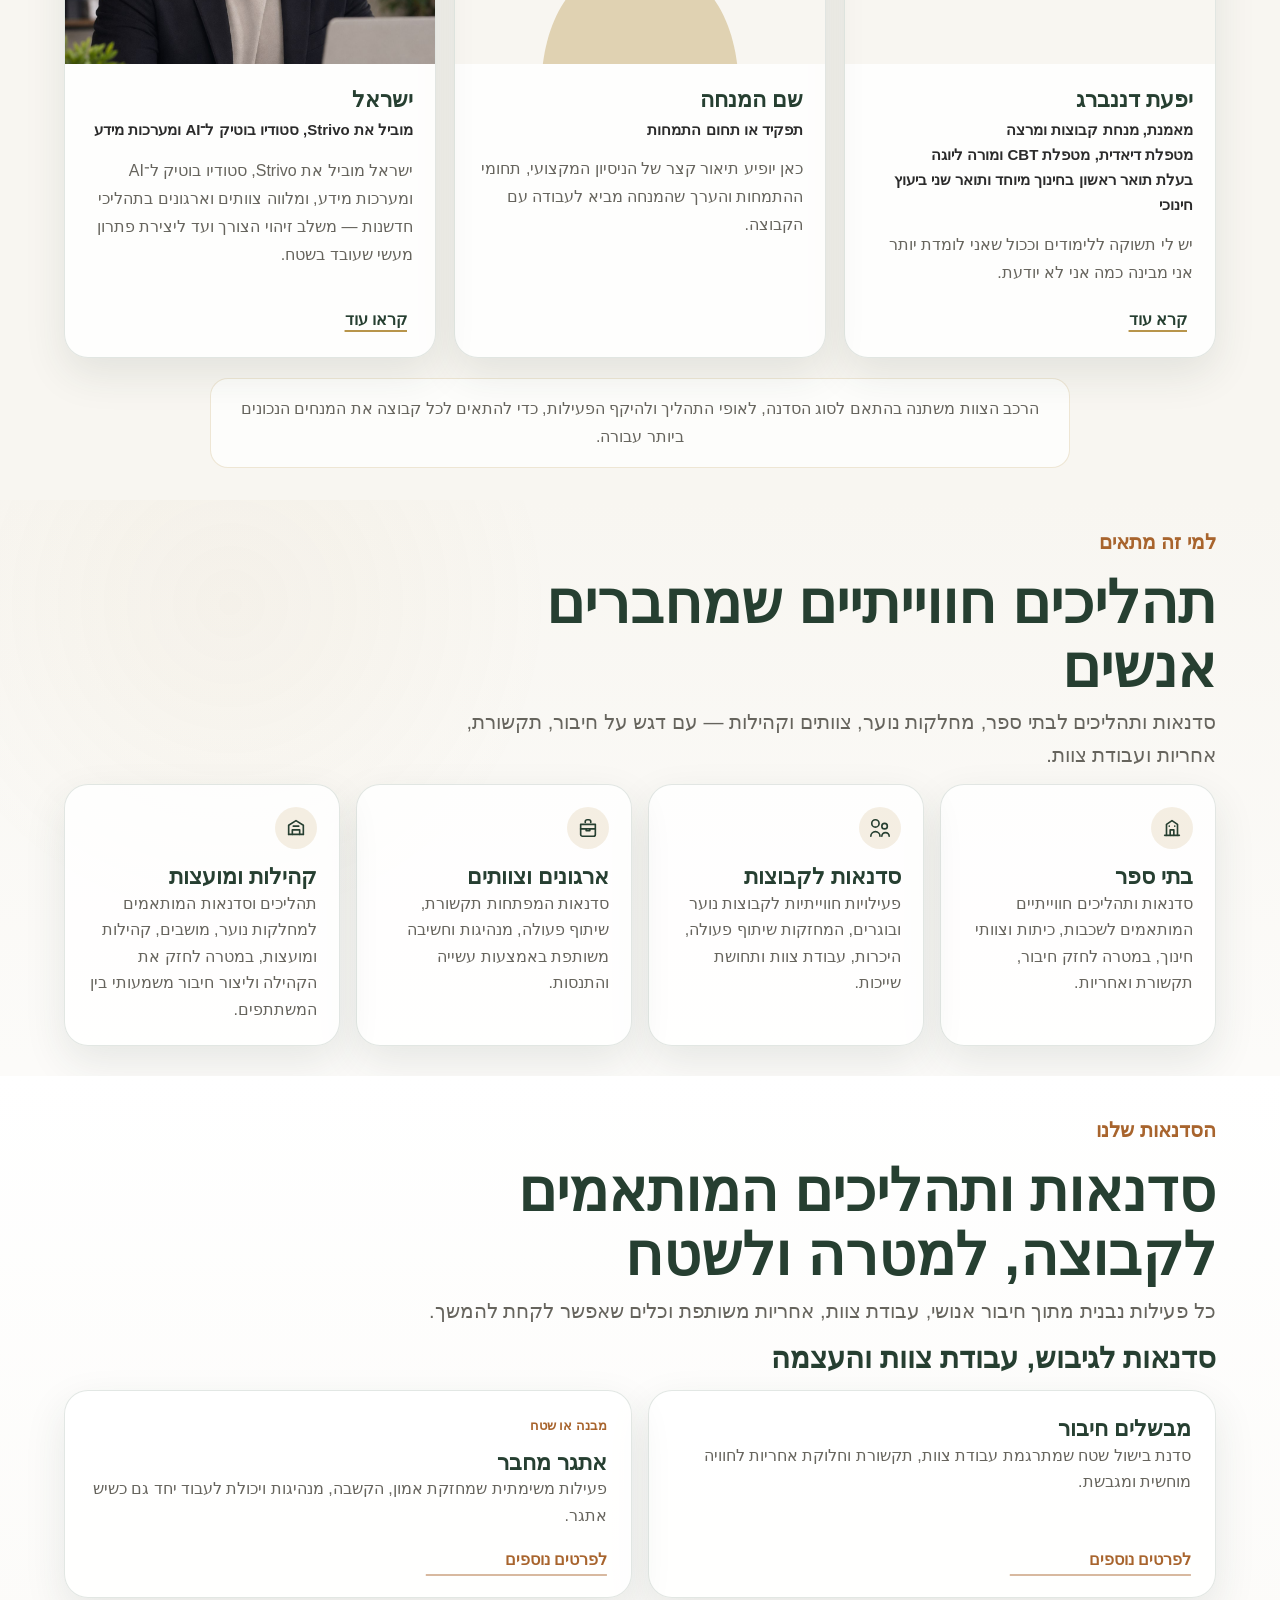
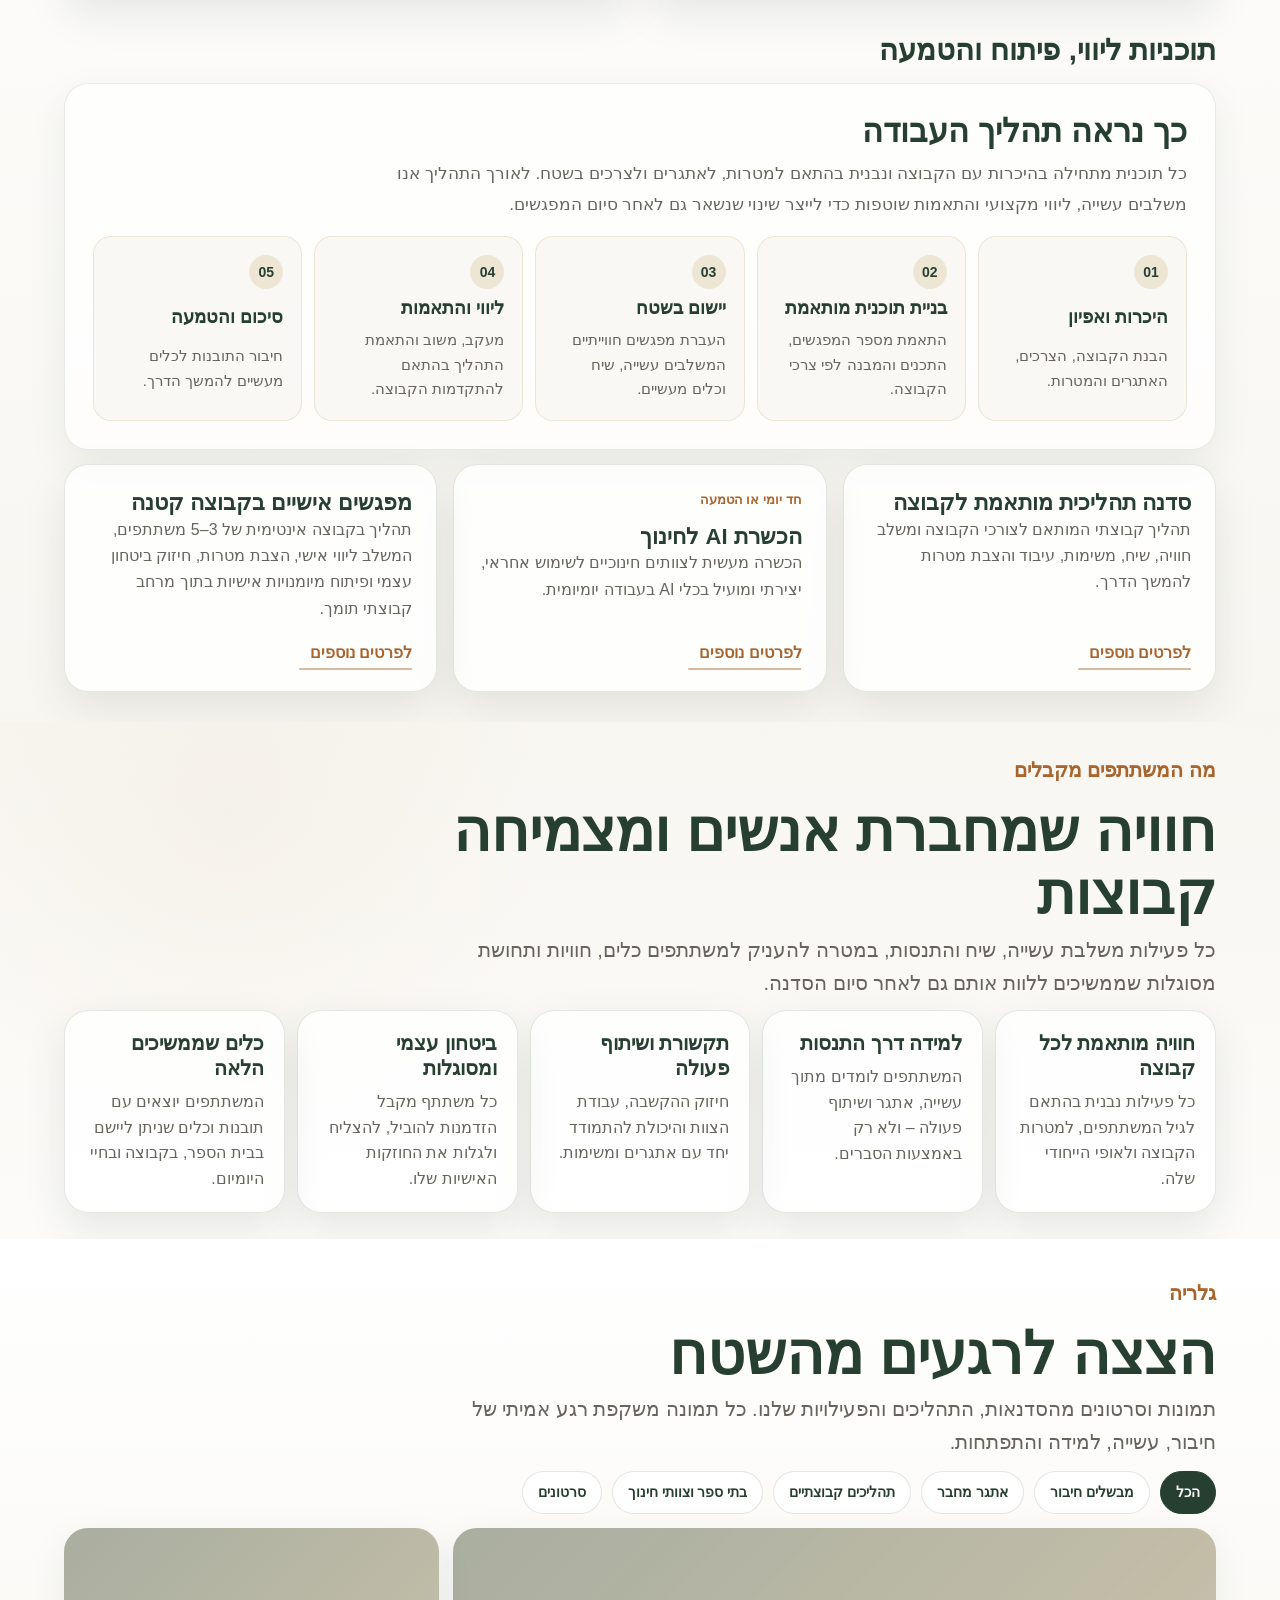
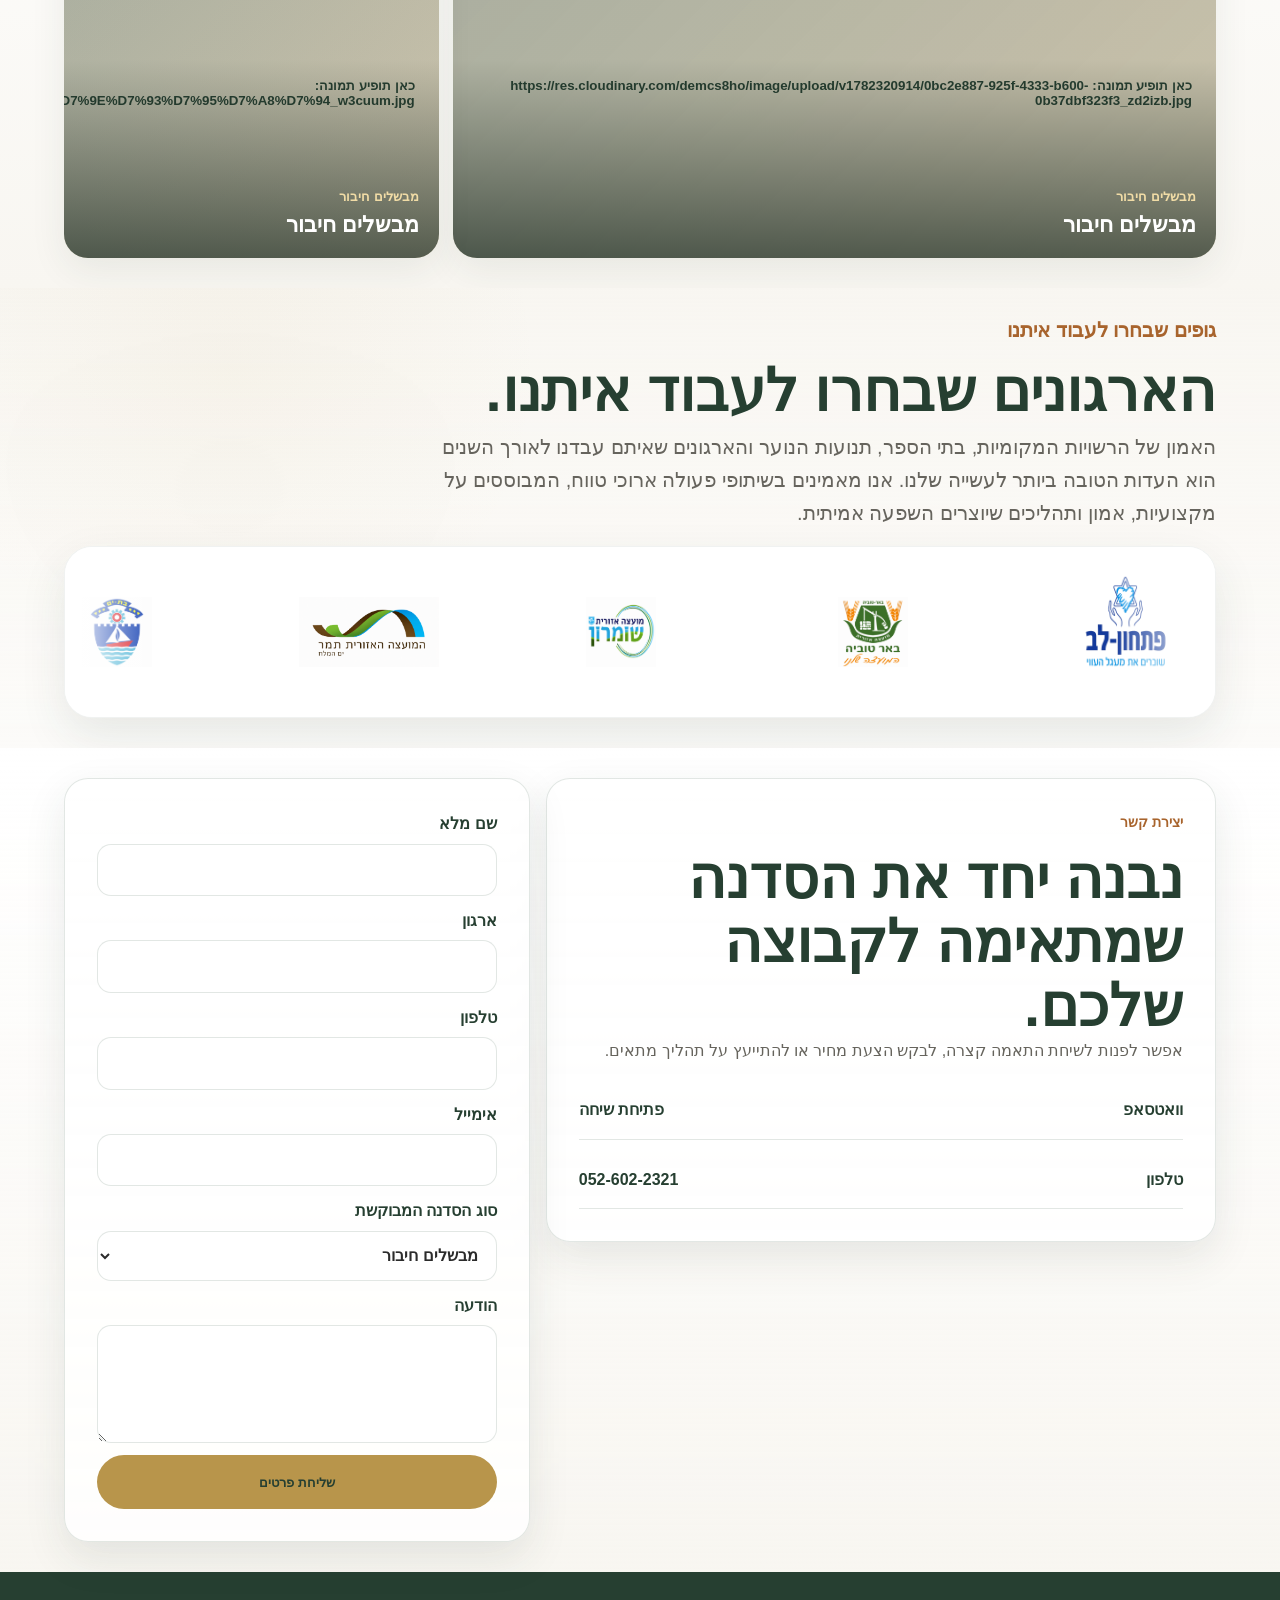
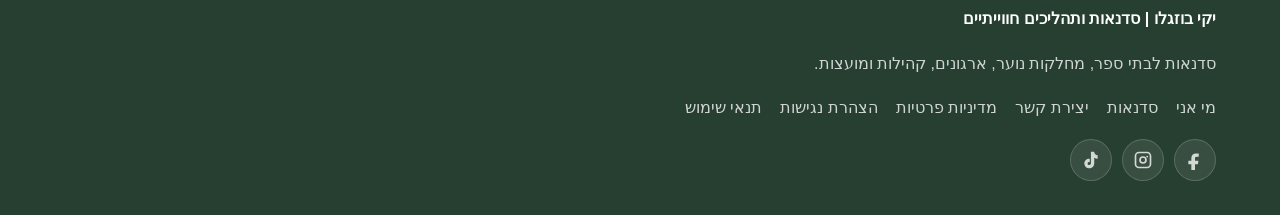
==== commit 35257423: "Fix workshop contact links" ====
--- a/index.html
+++ b/index.html
@@ -2102,7 +2102,8 @@
             <h2>נבנה יחד את הסדנה שמתאימה לקבוצה שלכם.</h2>
             <p>אפשר לפנות לשיחת התאמה קצרה, לבקש הצעת מחיר או להתייעץ על תהליך מתאים.</p>
             <div class="contact-list">
-              <a href="https://wa.me/972526022321?text=%D7%A9%D7%9C%D7%95%D7%9D%20%D7%99%D7%A7%D7%99%2C%20%D7%90%D7%A9%D7%9E%D7%97%20%D7%9C%D7%A7%D7%91%D7%9C%20%D7%A4%D7%A8%D7%98%D7%99%D7%9D%20%D7%A2%D7%9C%20%D7%94%D7%A1%D7%93%D7%A0%D7%90%D7%95%D7%AA." data-contact-link="whatsapp"><span>וואטסאפ</span><span>052-602-2321</span></a>
+              <a href="https://wa.me/972526022321?text=%D7%A9%D7%9C%D7%95%D7%9D%20%D7%99%D7%A7%D7%99%2C%20%D7%90%D7%A9%D7%9E%D7%97%20%D7%9C%D7%A7%D7%91%D7%9C%20%D7%A4%D7%A8%D7%98%D7%99%D7%9D%20%D7%A2%D7%9C%20%D7%94%D7%A1%D7%93%D7%A0%D7%90%D7%95%D7%AA." data-contact-link="whatsapp"><span>וואטסאפ</span><span>פתיחת שיחה</span></a>
+              <a href="tel:+972526022321"><span>טלפון</span><span>052-602-2321</span></a>
             </div>
           </div>
           <div class="contact-panel reveal">
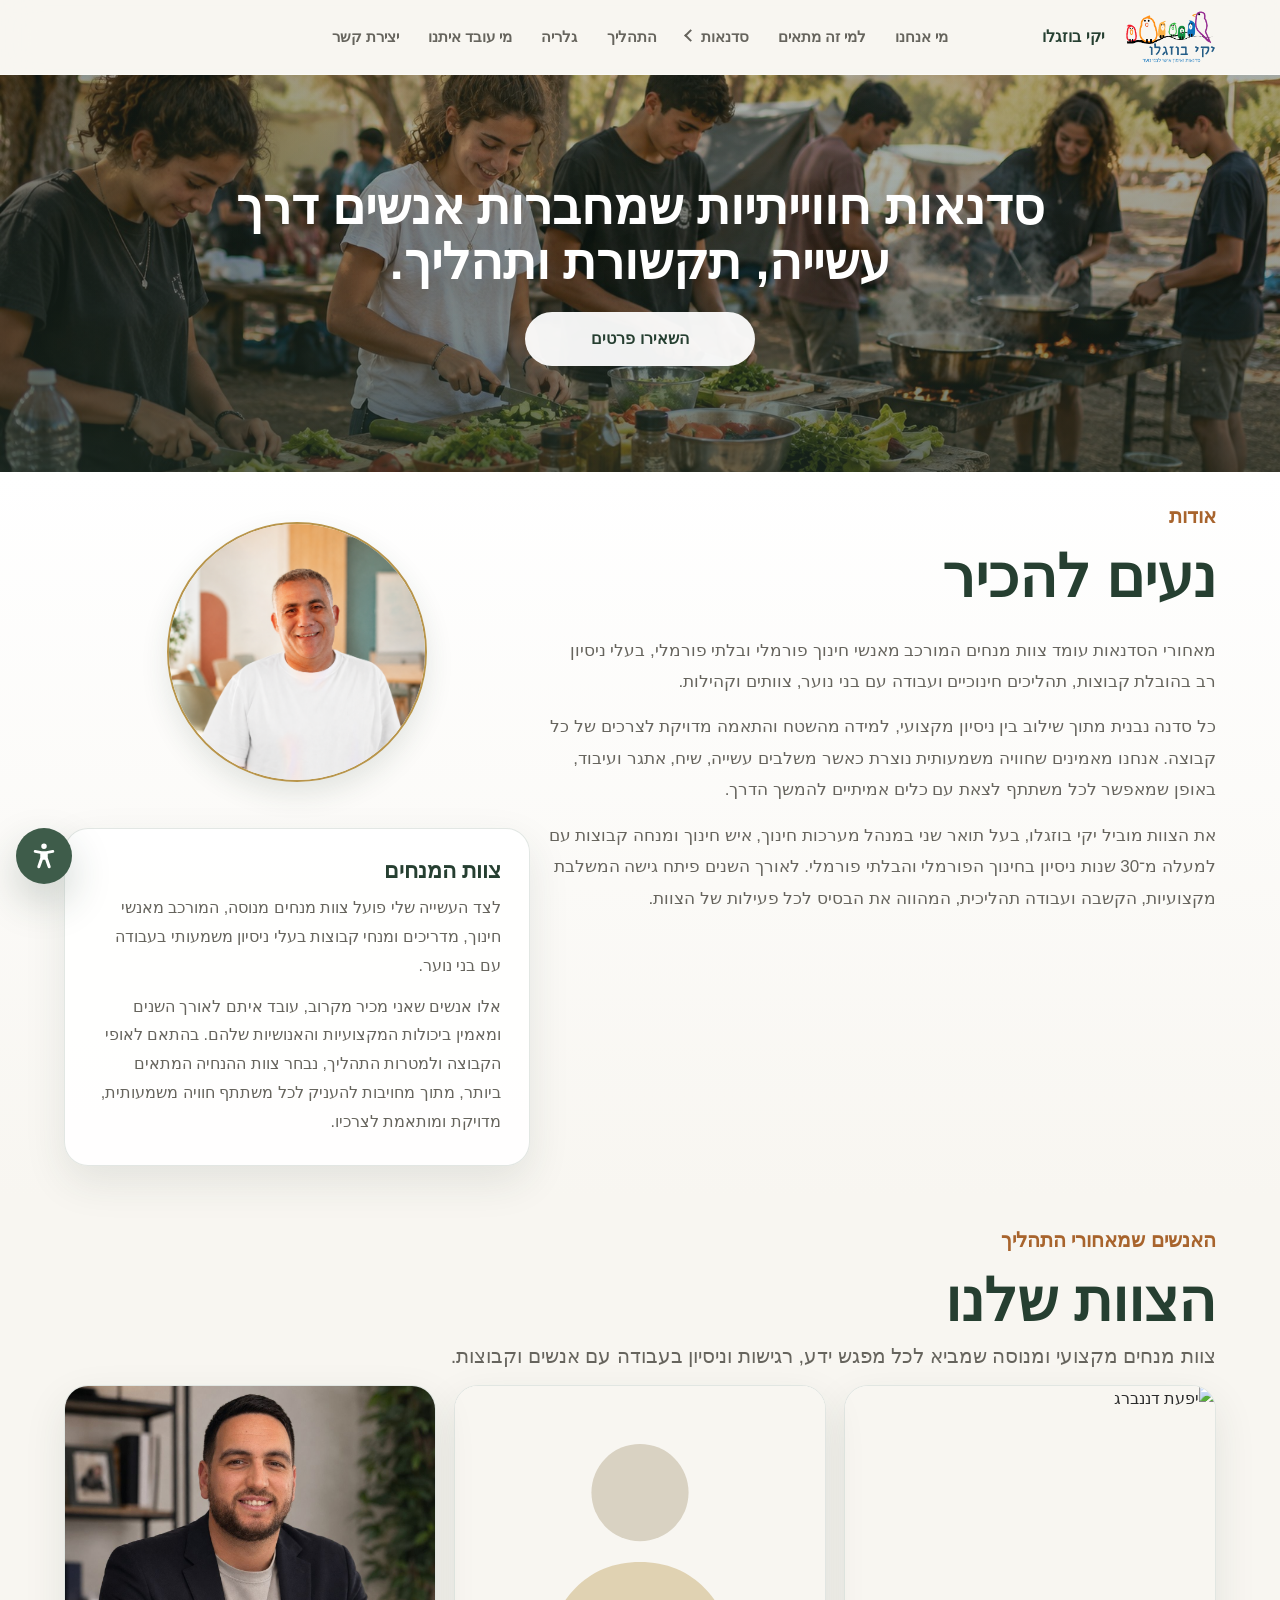
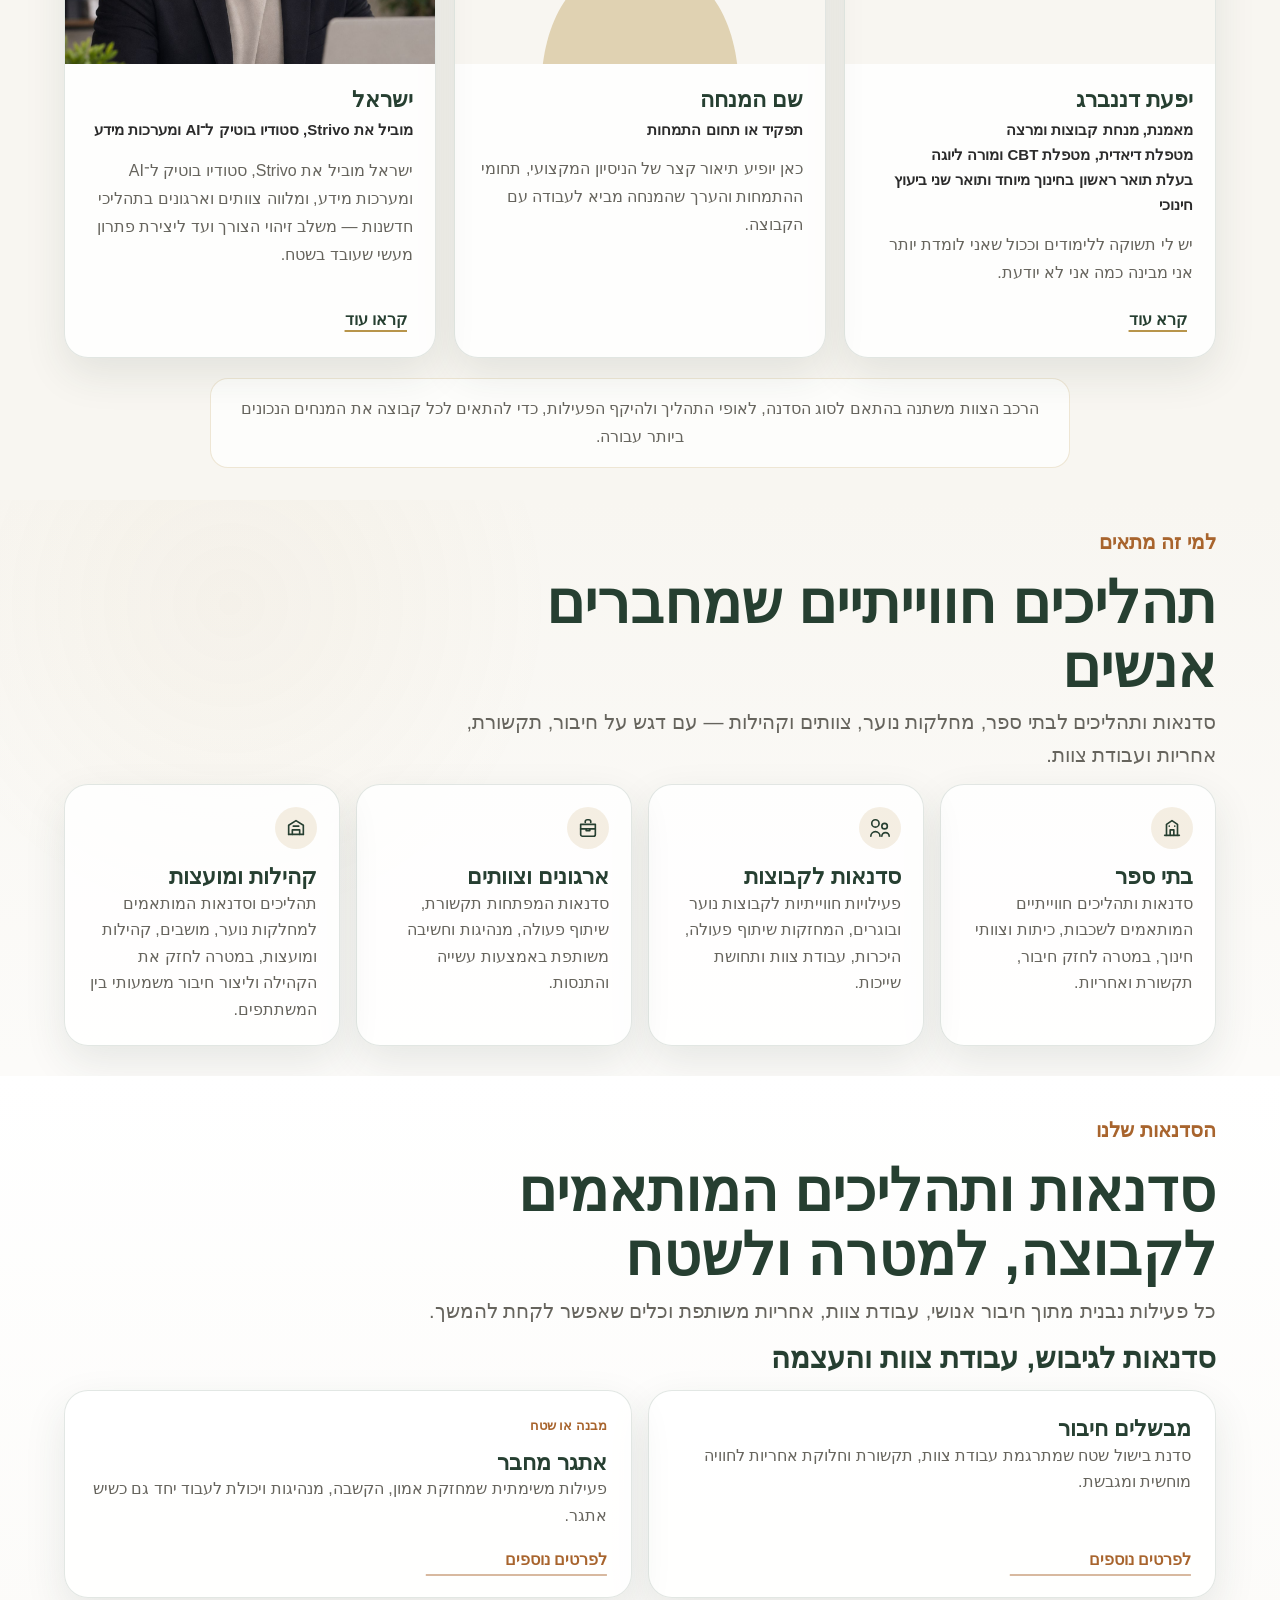
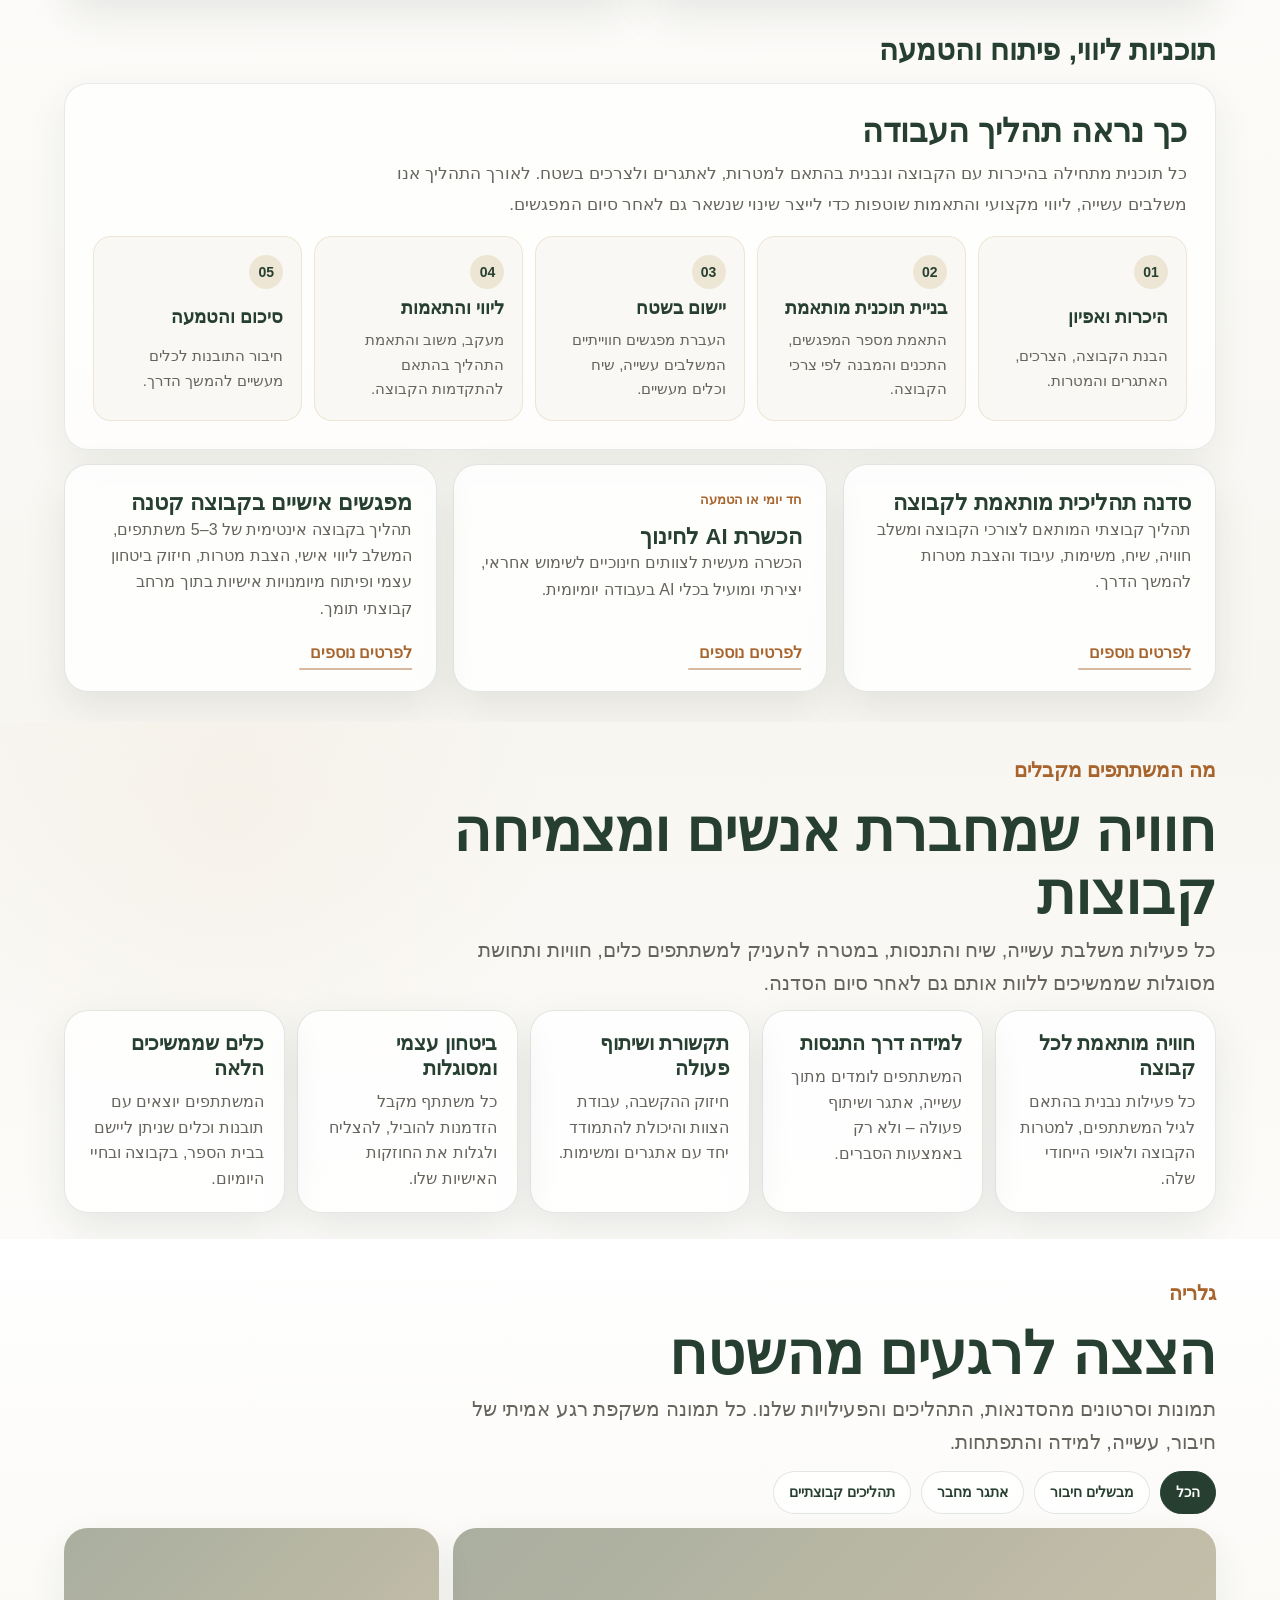
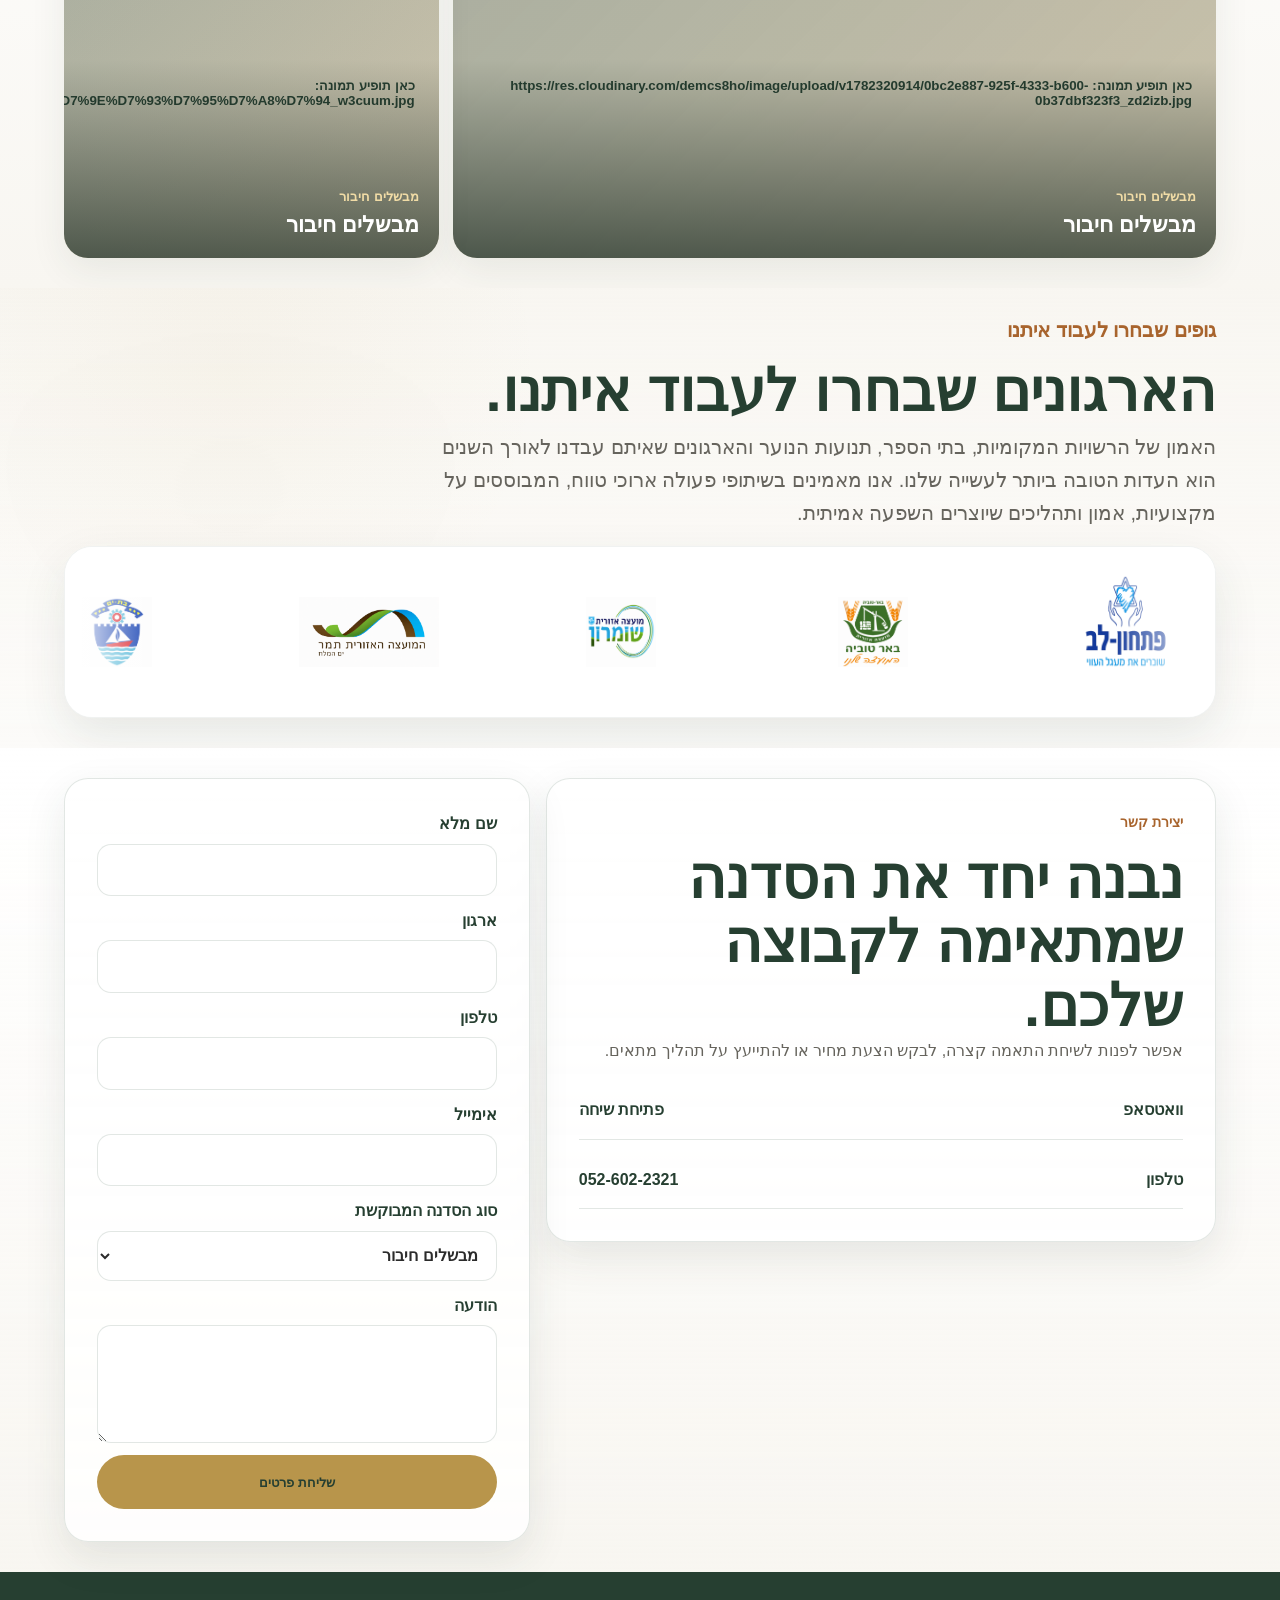
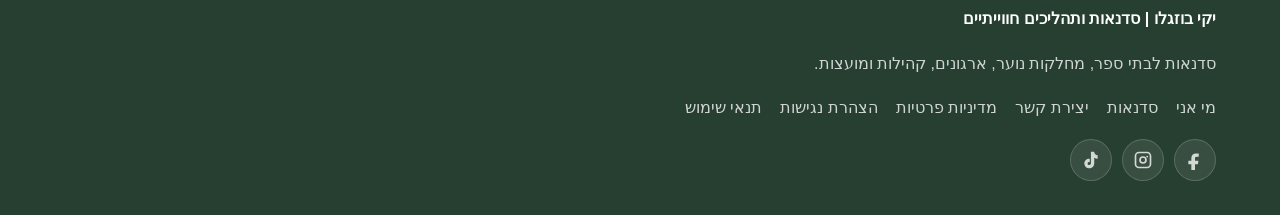
==== commit 639683c2: "Update workshop pages and improve mobile accessibility" ====
--- a/index.html
+++ b/index.html
@@ -48,7 +48,8 @@
       h1, h2, h3 { margin: 0; letter-spacing: 0; }
       p { margin: 0; color: var(--muted); }
 
-      #process {
+      #process,
+      #testimonials {
         scroll-margin-top: 82px;
       }
 
@@ -272,17 +273,39 @@
         padding: 2px 14px 10px;
       }
 
-      .mobile-dropdown-title {
+      html body .mobile-panel .mobile-dropdown-title {
         margin-top: 6px;
-        color: var(--gold-strong);
+        color: var(--forest) !important;
         font-size: 13px;
         font-weight: 900;
       }
 
       .mobile-panel .mobile-dropdown-content a {
         padding: 9px 12px;
-        color: var(--muted);
+        color: var(--forest) !important;
         font-size: 14px;
+      }
+
+      html body .mobile-panel a,
+      .mobile-panel summary {
+        color: var(--forest) !important;
+      }
+
+      .mobile-panel a:hover,
+      .mobile-panel a:focus-visible,
+      .mobile-panel a:active,
+      .mobile-panel summary:hover,
+      .mobile-panel summary:focus-visible,
+      .mobile-panel summary:active,
+      .mobile-panel details[open] summary {
+        color: var(--forest) !important;
+        background: rgba(62, 92, 74, .12);
+      }
+
+      .mobile-panel a:focus-visible,
+      .mobile-panel summary:focus-visible {
+        outline: 2px solid var(--gold-strong);
+        outline-offset: 2px;
       }
 
       .hero {
@@ -1597,7 +1620,8 @@
       }
 
       @media (max-width: 520px) {
-        #process {
+        #process,
+        #testimonials {
           scroll-margin-top: 70px;
         }
 
@@ -1762,7 +1786,6 @@
             <div class="dropdown-group">
               <span class="dropdown-title">תוכניות ליווי, פיתוח והטמעה</span>
               <a href="workshops/sadna-tahalichit.html" role="menuitem">ד.ר.ך</a>
-              <a href="workshops/sadna-tahalichit.html" role="menuitem">סדנה תהליכית</a>
               <a href="workshops/small-group.html" role="menuitem">מפגשים אישיים בקבוצה קטנה</a>
               <a href="workshops/ai-education.html" role="menuitem">הכשרת AI לחינוך</a>
             </div>
@@ -1787,7 +1810,6 @@
           <a href="workshops/etgar-mehaber.html">אתגר מחבר</a>
           <span class="mobile-dropdown-title">תוכניות ליווי, פיתוח והטמעה</span>
           <a href="workshops/sadna-tahalichit.html">ד.ר.ך</a>
-          <a href="workshops/sadna-tahalichit.html">סדנה תהליכית</a>
           <a href="workshops/small-group.html">מפגשים אישיים בקבוצה קטנה</a>
           <a href="workshops/ai-education.html">הכשרת AI לחינוך</a>
         </div>
@@ -2056,8 +2078,10 @@
               <button class="gallery-filter" type="button" data-gallery-filter="mevashlim">מבשלים חיבור</button>
               <button class="gallery-filter" type="button" data-gallery-filter="etgar">אתגר מחבר</button>
               <button class="gallery-filter" type="button" data-gallery-filter="process">תהליכים קבוצתיים</button>
+              <!-- Temporarily hidden until these gallery categories contain published items.
               <button class="gallery-filter" type="button" data-gallery-filter="schools">בתי ספר וצוותי חינוך</button>
               <button class="gallery-filter" type="button" data-gallery-filter="videos">סרטונים</button>
+              -->
             </div>
             <div class="gallery-grid" id="gallery-grid" aria-live="polite"></div>
             <div class="gallery-empty" id="gallery-empty">בקטגוריה הזו יתווספו פריטים בהמשך.</div>
--- a/assets/css/accessibility-widget.css
+++ b/assets/css/accessibility-widget.css
@@ -187,5 +187,17 @@
 
   .accessibility-panel {
     bottom: 62px;
-  }
-}
+    box-sizing: border-box;
+    max-height: min(34vh, 310px);
+    max-height: min(34dvh, 310px);
+    overflow-y: auto;
+    overscroll-behavior: contain;
+  }
+}
+
+@media (max-width: 400px) {
+  body:has(> main#home) .accessibility-panel {
+    max-height: min(53vh, 450px);
+    max-height: min(53dvh, 450px);
+  }
+}
